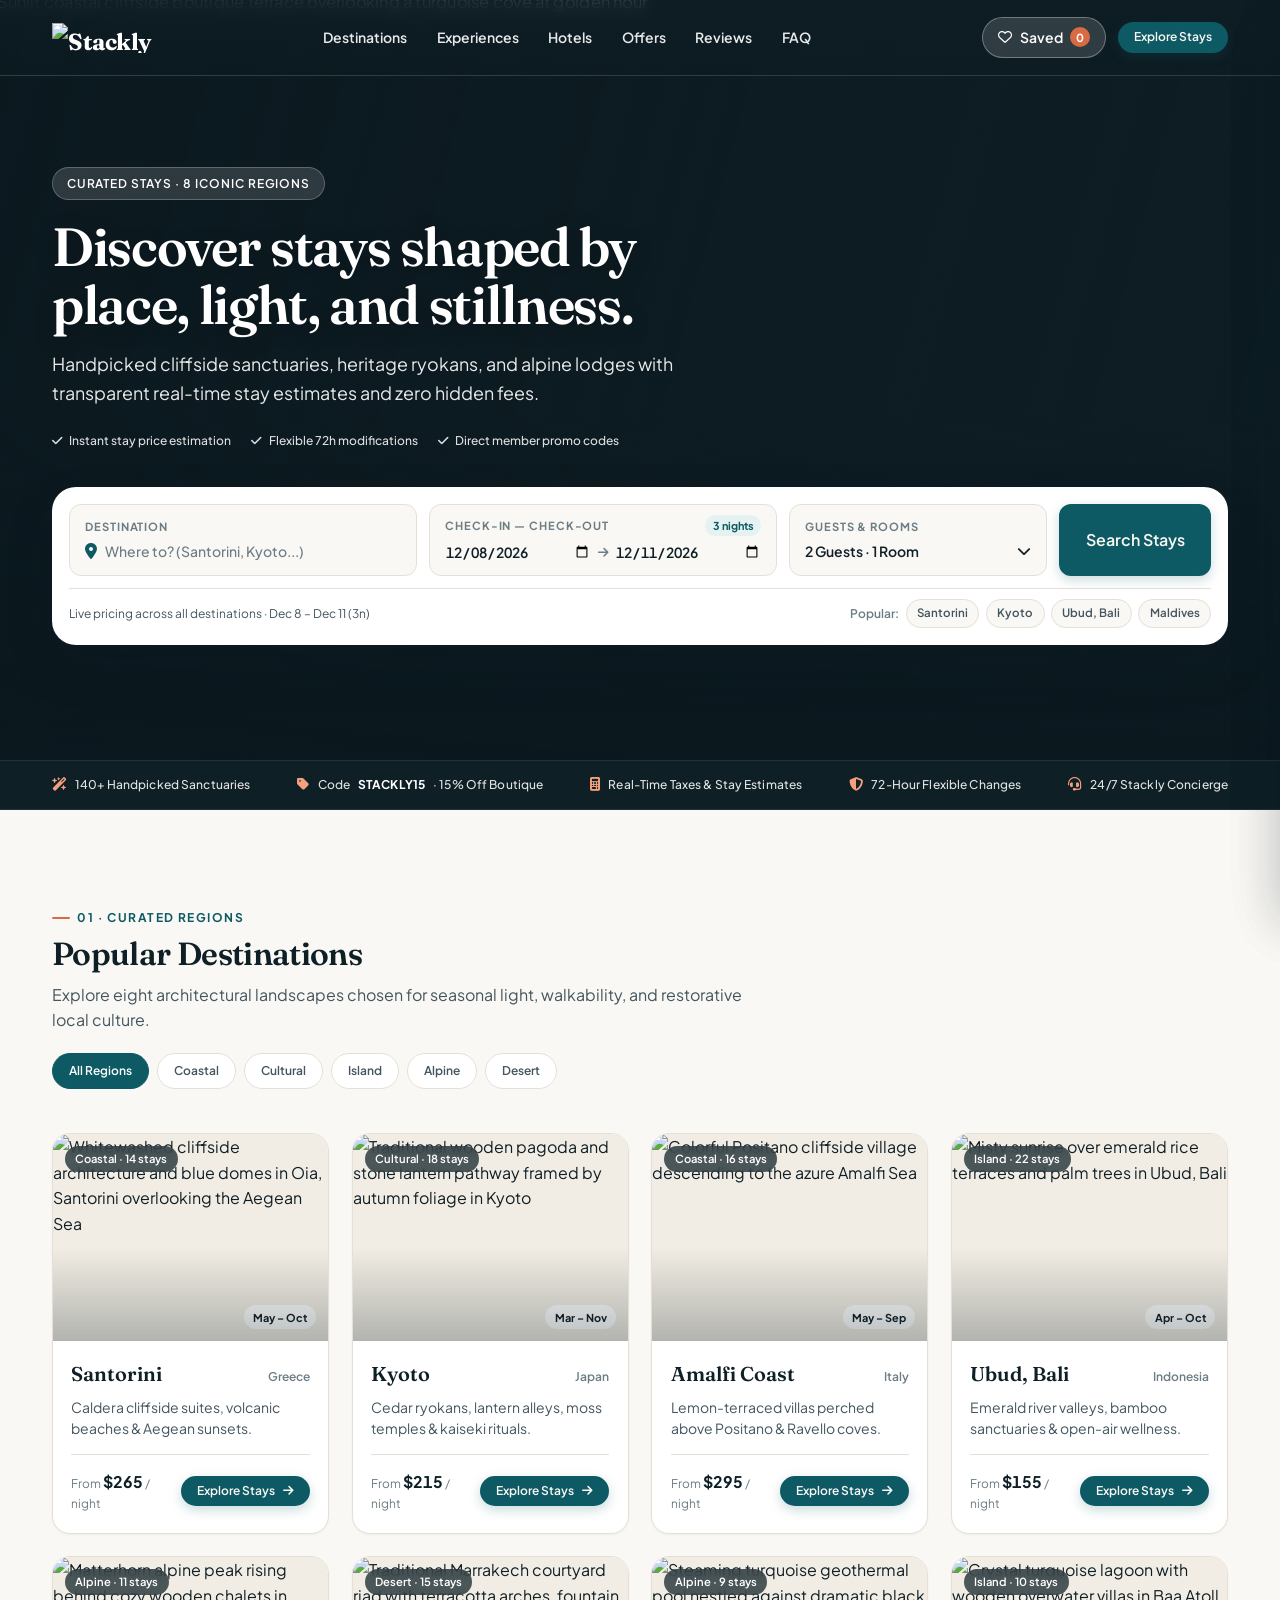
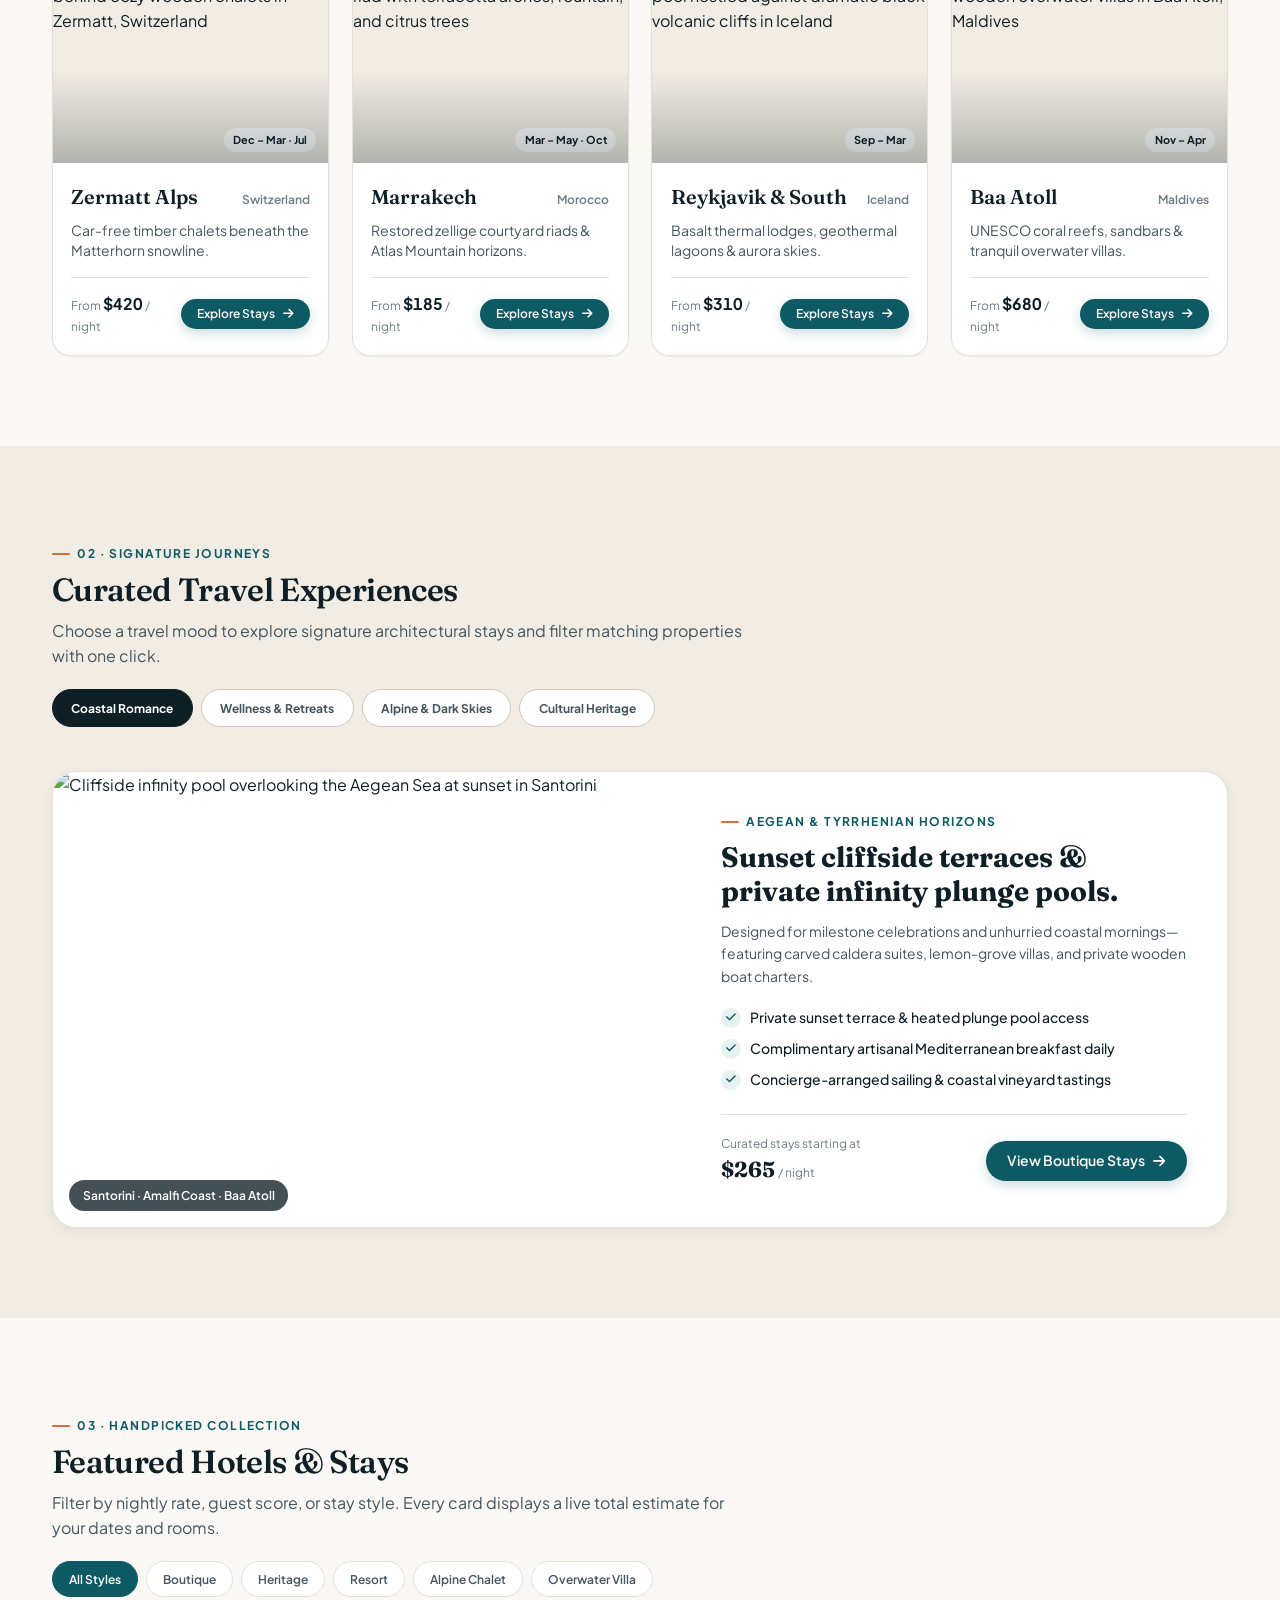
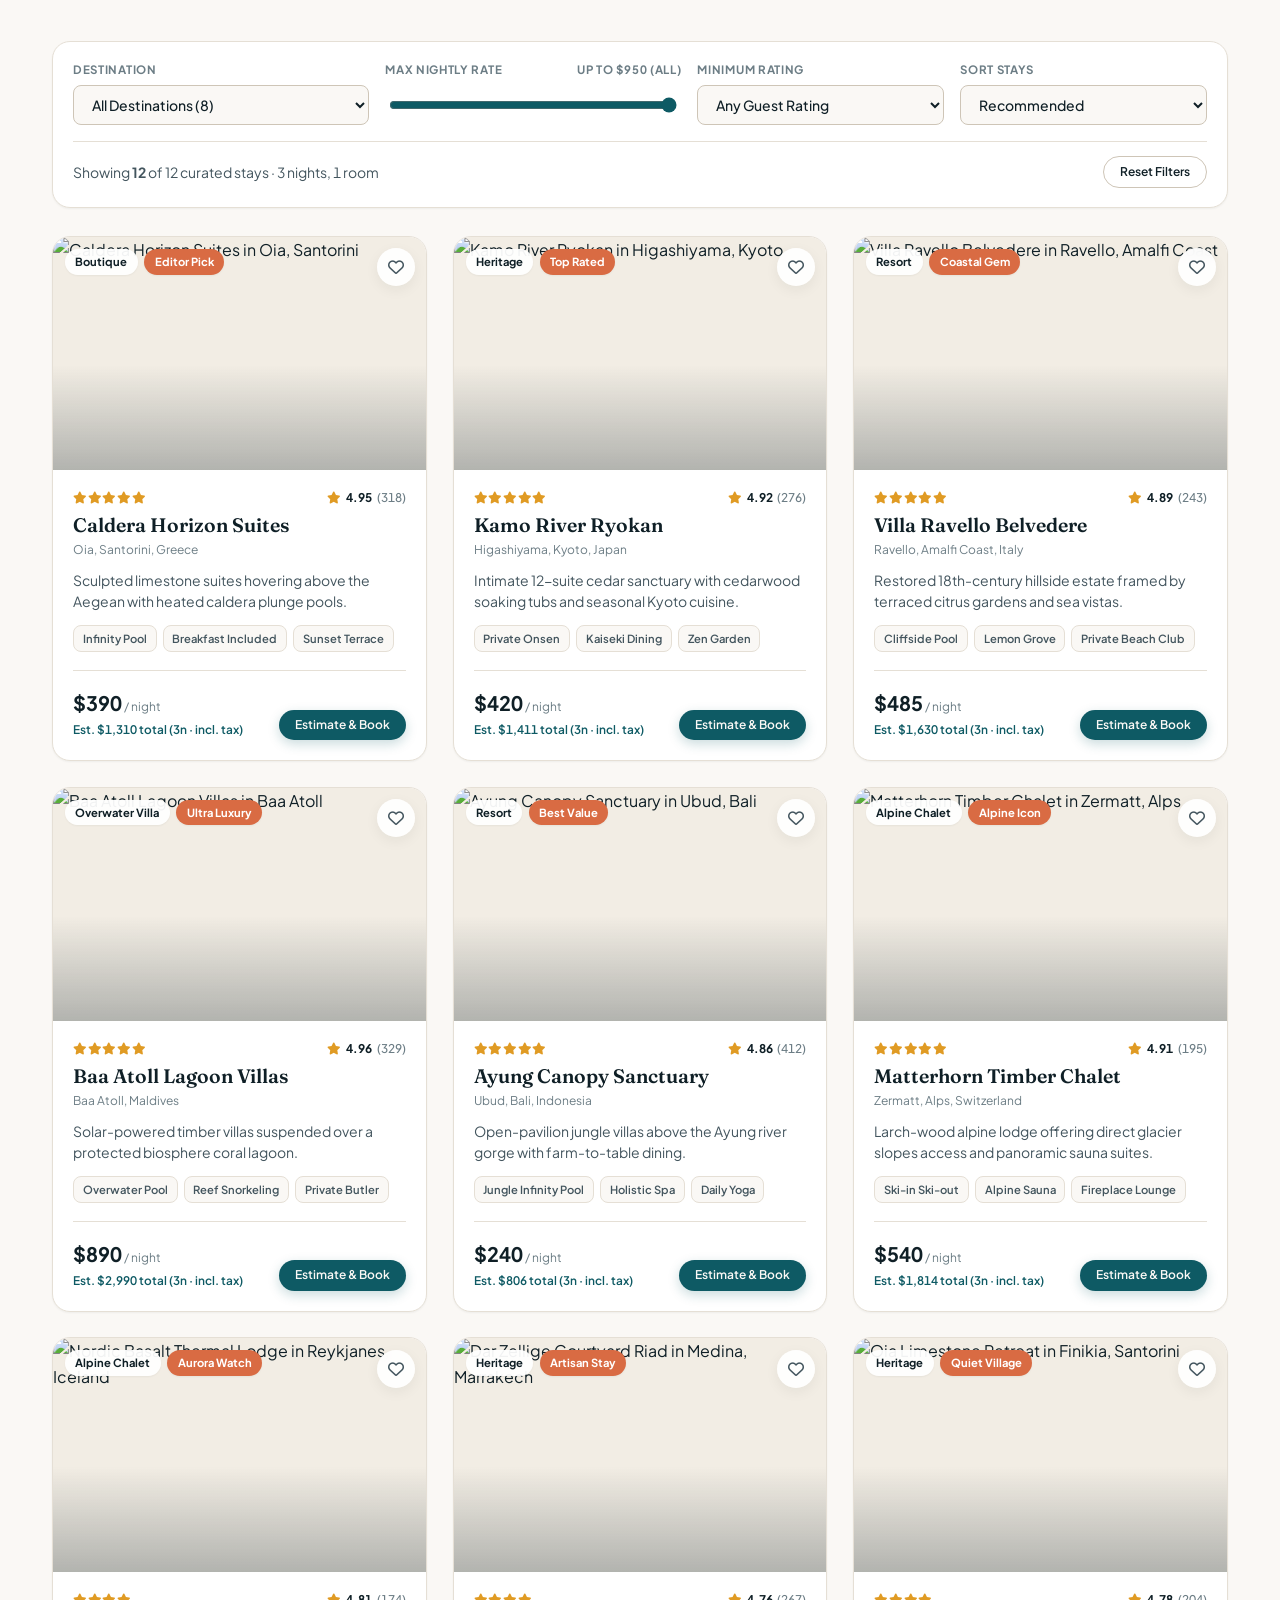
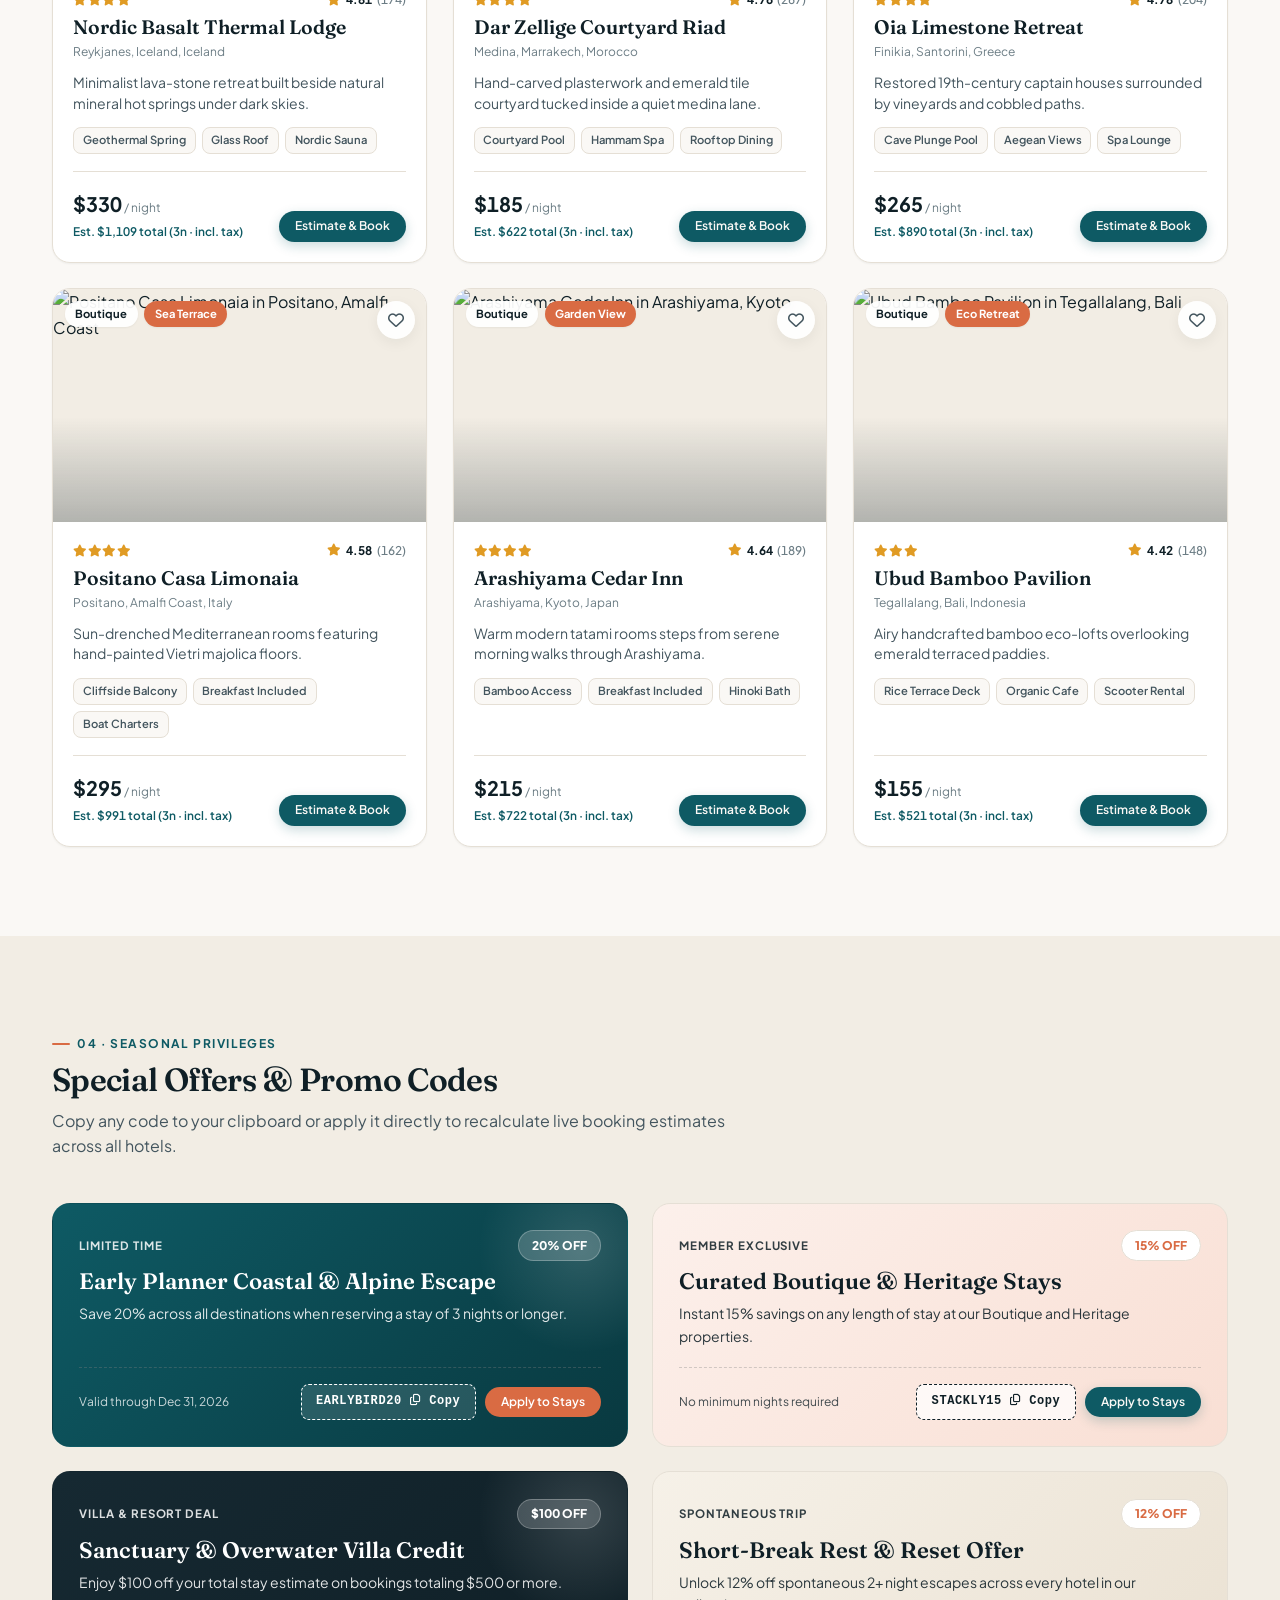
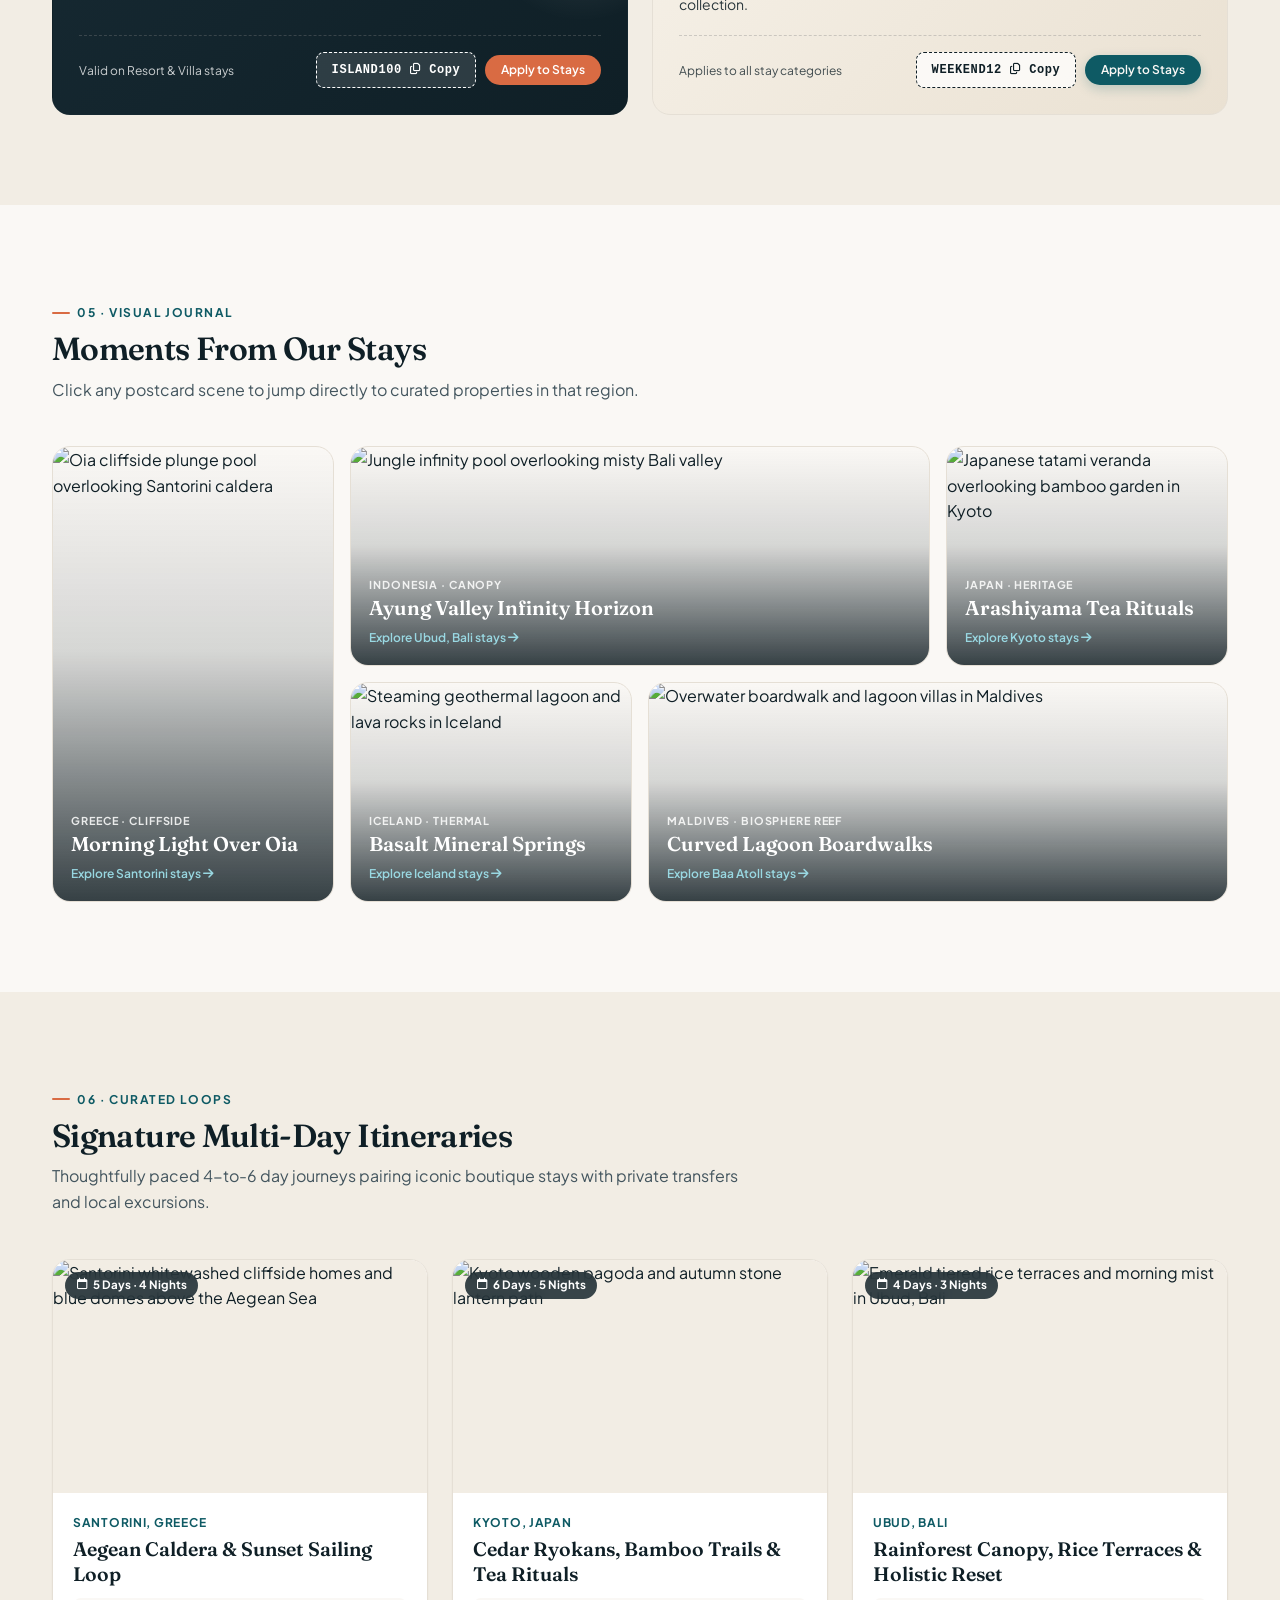
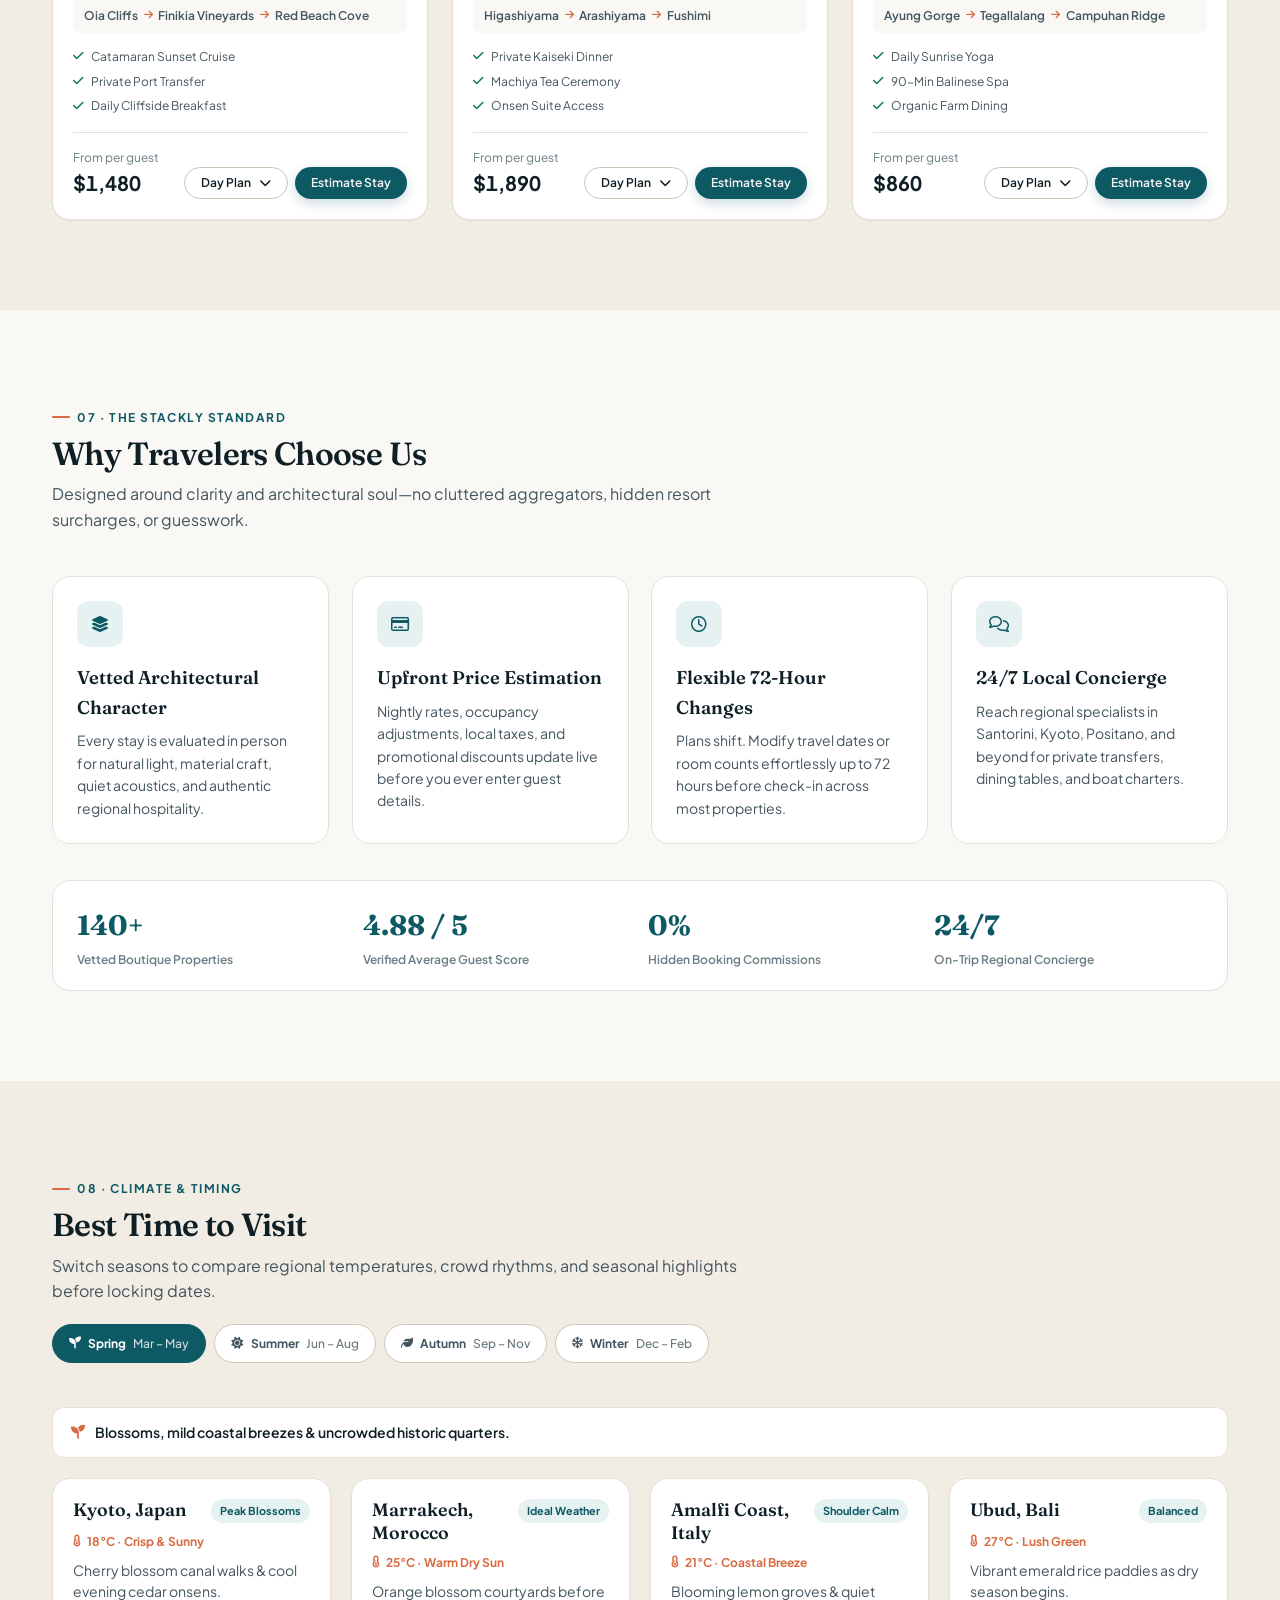
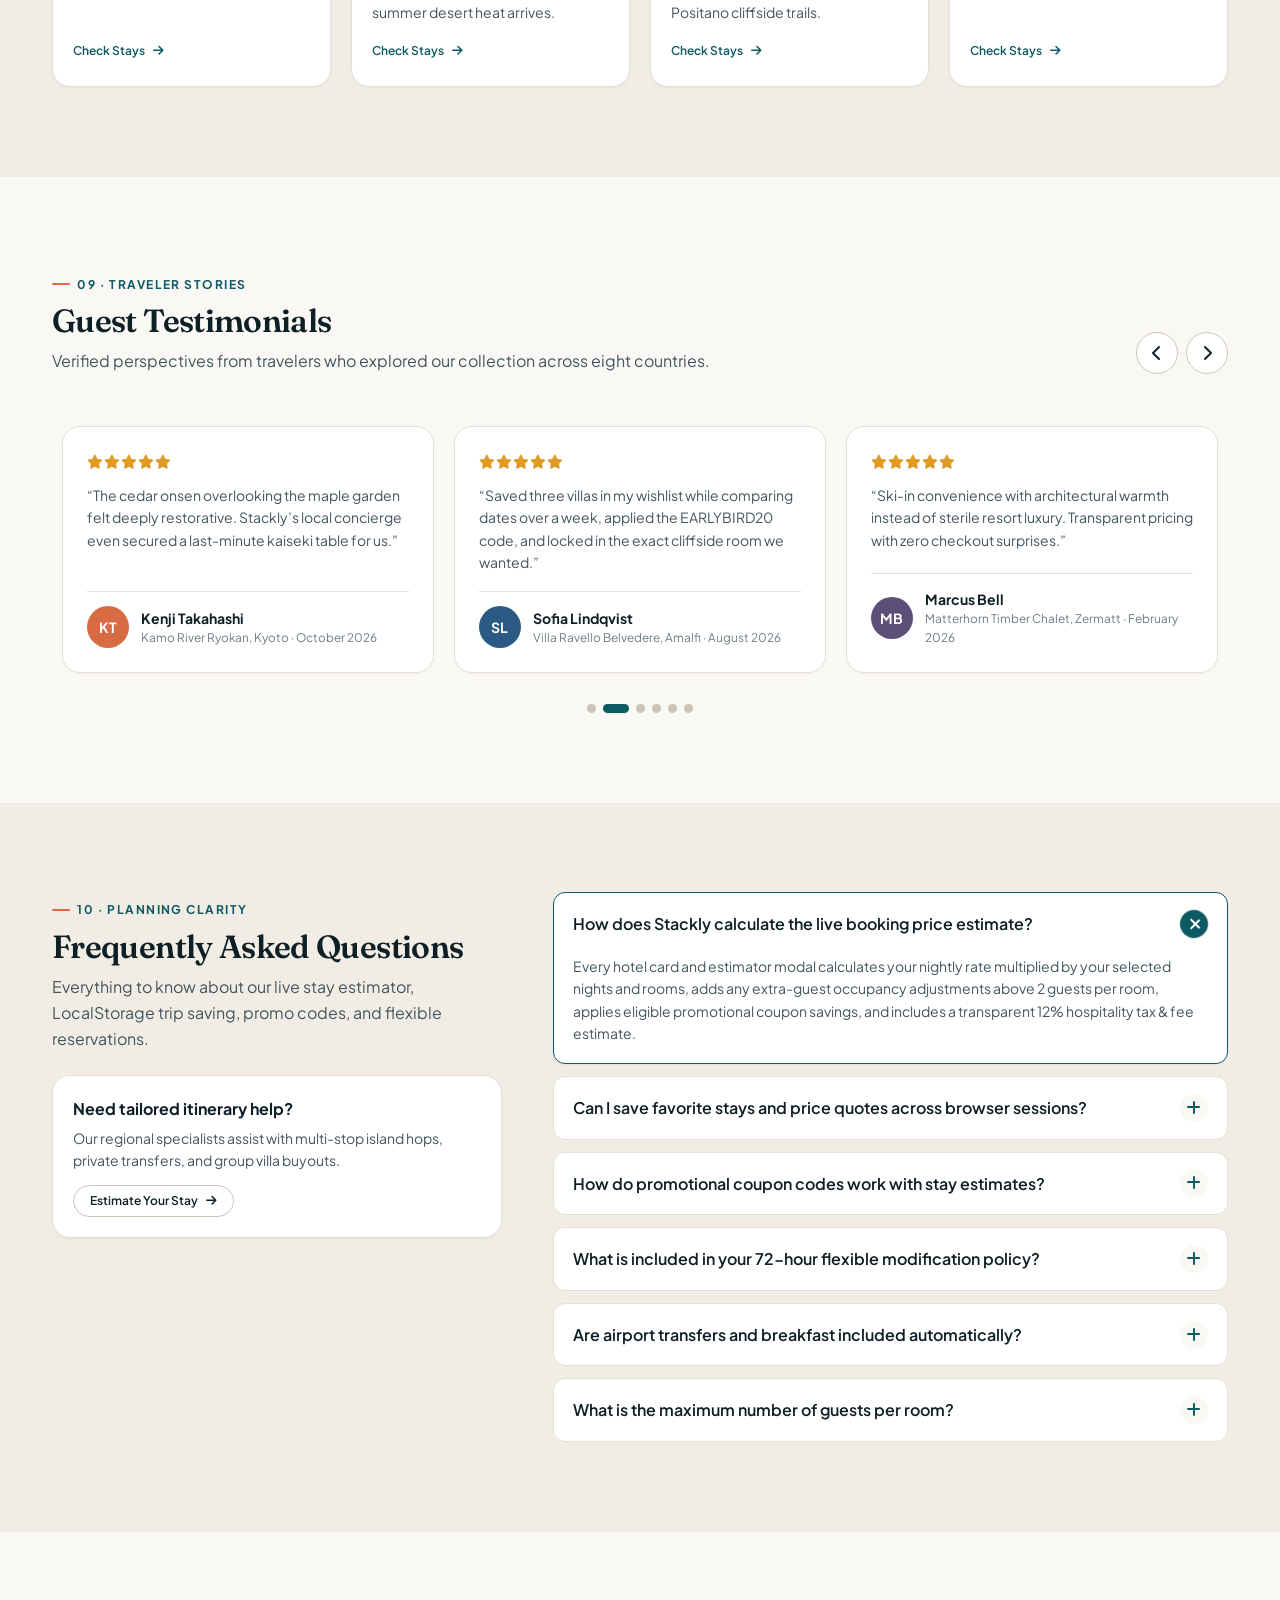
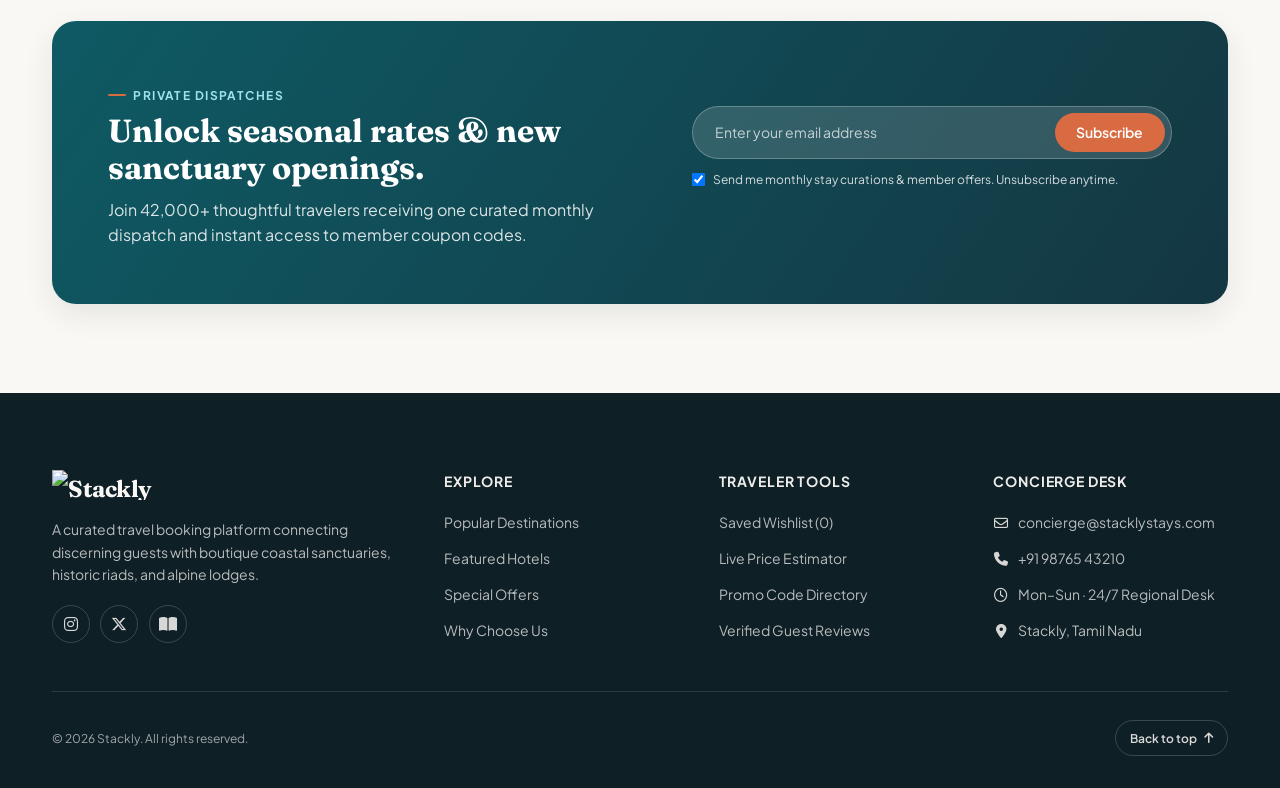
==== index.html @ 996a199f "Add files via upload" ====
<!DOCTYPE html>
<html lang="en">
  <head>
    <meta charset="UTF-8" />
    <meta name="viewport" content="width=device-width, initial-scale=1.0" />
    <title>Stackly — Curated Travel &amp; Boutique Stays</title>
    <meta
      name="description"
      content="Discover handpicked coastal villas, heritage ryokans, and alpine chalets with live stay price estimation, instant promo savings, and saved wishlists."
    />

    <!-- Typography -->
    <link rel="preconnect" href="https://fonts.googleapis.com" />
    <link rel="preconnect" href="https://fonts.gstatic.com" crossorigin />
    <link
      href="https://fonts.googleapis.com/css2?family=Fraunces:opsz,wght@9..144,500;9..144,600;9..144,700&family=Plus+Jakarta+Sans:wght@400;500;600;700;800&display=swap"
      rel="stylesheet"
    />

    <!-- AOS (Animate On Scroll) -->
    <link rel="stylesheet" href="https://unpkg.com/aos@2.3.4/dist/aos.css" />

    <!-- Font Awesome Icons -->
    <link rel="stylesheet" href="https://cdnjs.cloudflare.com/ajax/libs/font-awesome/6.5.2/css/all.min.css" />

    <!-- Project Stylesheet -->
    <link rel="stylesheet" href="styles.css" />
  </head>
  <body>
    <div class="scroll-progress" id="scroll-progress" aria-hidden="true"></div>
    <a class="skip-link" href="#main-content">Skip to main content</a>

    <!-- ====================================================================
         1. HEADER & NAVIGATION
         ==================================================================== -->
    <header class="site-header" id="site-header">
      <div class="container header-inner">
        <a href="index.html" class="brand-logo" aria-label="Stackly Home">
          <img src="assets/logo.webp" alt="Stackly" class="brand-logo__img" />
        </a>

        <nav class="primary-nav" aria-label="Primary Navigation">
          <a href="#destinations" class="primary-nav__link">Destinations</a>
          <a href="#experiences" class="primary-nav__link">Experiences</a>
          <a href="#hotels" class="primary-nav__link">Hotels</a>
          <a href="#offers" class="primary-nav__link">Offers</a>
          <a href="#testimonials" class="primary-nav__link">Reviews</a>
          <a href="#faq" class="primary-nav__link">FAQ</a>
        </nav>

        <div class="header-actions">
          <button
            type="button"
            class="wishlist-trigger"
            data-open-wishlist
            aria-label="Open saved stays wishlist"
          >
            <i class="fa-regular fa-heart" aria-hidden="true"></i>
            <span>Saved</span>
            <span class="wishlist-badge wishlist-count-target">0</span>
          </button>

          <a href="404.html" class="btn btn--primary btn--sm header-cta-desktop">Explore Stays</a>

          <button
            type="button"
            class="nav-toggle"
            id="nav-toggle"
            aria-label="Open navigation menu"
            aria-expanded="false"
            aria-controls="mobile-nav"
          >
            <i class="fa-solid fa-bars" aria-hidden="true"></i>
          </button>
        </div>
      </div>
    </header>

    <!-- Mobile Navigation Drawer -->
    <div class="mobile-nav-backdrop" id="mobile-nav-backdrop"></div>
    <aside class="mobile-nav" id="mobile-nav" aria-label="Mobile Navigation" aria-hidden="true">
      <div class="mobile-nav__header">
        <a href="index.html" class="brand-logo" aria-label="Stackly Home">
          <img src="assets/logo.webp" alt="Stackly" class="brand-logo__img" />
        </a>
        <button type="button" class="search-clear-btn" id="mobile-nav-close" aria-label="Close navigation menu">
          <i class="fa-solid fa-xmark" aria-hidden="true"></i>
        </button>
      </div>

      <nav class="mobile-nav__links">
        <a href="#destinations" class="mobile-nav__link">Popular Destinations</a>
        <a href="#experiences" class="mobile-nav__link">Trip Experiences</a>
        <a href="#hotels" class="mobile-nav__link">Featured Hotels</a>
        <a href="#offers" class="mobile-nav__link">Special Offers</a>
        <a href="#gallery" class="mobile-nav__link">Visual Journal</a>
        <a href="#itineraries" class="mobile-nav__link">Multi-Day Itineraries</a>
        <a href="#why-us" class="mobile-nav__link">Why Choose Us</a>
        <a href="#seasons" class="mobile-nav__link">Seasonal Planner</a>
        <a href="#testimonials" class="mobile-nav__link">Guest Testimonials</a>
        <a href="#faq" class="mobile-nav__link">Traveler FAQ</a>
        <a href="#newsletter" class="mobile-nav__link">Newsletter</a>
      </nav>

      <div class="mobile-nav__footer">
        <button type="button" class="btn btn--outline" data-open-wishlist>
          Saved Wishlist (<span class="wishlist-count-target">0</span>)
        </button>
        <a href="404.html" class="btn btn--primary">Explore All Stays</a>
      </div>
    </aside>

    <main id="main-content">
      <!-- ==================================================================
           2. HERO SECTION WITH DESTINATION SEARCH
           ================================================================== -->
      <section class="hero" id="top">
        <div class="hero__media" aria-hidden="true">
          <img
            src="assets/hero-banner.webp"
            alt="Sunlit coastal cliffside boutique terrace overlooking a turquoise cove at golden hour"
            class="hero__img"
          />
          <div class="hero__scrim"></div>
        </div>

        <div class="container hero__content">
          <div class="hero__intro" data-aos="fade-up">
            <span class="hero__kicker">Curated Stays &middot; 8 Iconic Regions</span>
            <h1 class="hero__title">Discover stays shaped by place, light, and stillness.</h1>
            <p class="hero__subtitle">
              Handpicked cliffside sanctuaries, heritage ryokans, and alpine lodges with transparent real-time stay estimates and zero hidden fees.
            </p>
            <div class="hero__trust">
              <span class="hero__trust-item"><i class="fa-solid fa-check" aria-hidden="true"></i> Instant stay price estimation</span>
              <span class="hero__trust-item"><i class="fa-solid fa-check" aria-hidden="true"></i> Flexible 72h modifications</span>
              <span class="hero__trust-item"><i class="fa-solid fa-check" aria-hidden="true"></i> Direct member promo codes</span>
            </div>
          </div>

          <!-- Interactive Search Card -->
          <div class="search-card" data-aos="fade-up" data-aos-delay="100">
            <form class="search-form" id="hero-search-form" novalidate>
              <!-- Destination Field -->
              <div class="search-field" id="search-dest-field">
                <label class="search-field__label" for="search-destination">
                  <span>Destination</span>
                </label>
                <div class="search-field__input-wrap">
                  <i class="fa-solid fa-location-dot search-field__icon" aria-hidden="true"></i>
                  <input
                    type="text"
                    id="search-destination"
                    class="search-field__input"
                    placeholder="Where to? (Santorini, Kyoto...)"
                    autocomplete="off"
                    aria-label="Search destination"
                  />
                  <button
                    type="button"
                    class="search-clear-btn"
                    id="search-dest-clear"
                    aria-label="Clear destination"
                    hidden
                  >
                    <i class="fa-solid fa-xmark" aria-hidden="true"></i>
                  </button>
                </div>
                <div class="search-dropdown" id="destination-autocomplete" role="listbox" aria-label="Destination suggestions"></div>
              </div>

              <!-- Dates Field -->
              <div class="search-field" id="search-dates-field">
                <div class="search-field__label">
                  <span>Check-in &mdash; Check-out</span>
                  <span class="nights-pill tabular-nums" id="search-nights-badge">3 nights</span>
                </div>
                <div class="search-dates-row">
                  <input
                    type="date"
                    id="search-checkin"
                    class="search-field__input tabular-nums"
                    aria-label="Check-in date"
                    required
                  />
                  <span class="search-dates-sep" aria-hidden="true"><i class="fa-solid fa-arrow-right"></i></span>
                  <input
                    type="date"
                    id="search-checkout"
                    class="search-field__input tabular-nums"
                    aria-label="Check-out date"
                    required
                  />
                </div>
              </div>

              <!-- Guests & Rooms Field -->
              <div class="search-field" id="search-guest-field">
                <span class="search-field__label">Guests &amp; Rooms</span>
                <button
                  type="button"
                  class="guest-trigger"
                  id="guest-popover-trigger"
                  aria-expanded="false"
                  aria-controls="guest-popover"
                >
                  <span id="guest-summary-label">2 Guests &middot; 1 Room</span>
                  <i class="fa-solid fa-chevron-down" aria-hidden="true"></i>
                </button>

                <div class="guest-popover" id="guest-popover" role="dialog" aria-label="Select guests and rooms">
                  <div class="stepper-row">
                    <div>
                      <div class="stepper-row__title">Adults</div>
                      <div class="stepper-row__hint">Ages 13+</div>
                    </div>
                    <div class="stepper-controls">
                      <button type="button" class="stepper-btn" id="adults-dec" aria-label="Decrease adults"><i class="fa-solid fa-minus" aria-hidden="true"></i></button>
                      <span class="stepper-val tabular-nums" id="val-adults">2</span>
                      <button type="button" class="stepper-btn" id="adults-inc" aria-label="Increase adults"><i class="fa-solid fa-plus" aria-hidden="true"></i></button>
                    </div>
                  </div>

                  <div class="stepper-row">
                    <div>
                      <div class="stepper-row__title">Children</div>
                      <div class="stepper-row__hint">Ages 0&ndash;12</div>
                    </div>
                    <div class="stepper-controls">
                      <button type="button" class="stepper-btn" id="children-dec" aria-label="Decrease children"><i class="fa-solid fa-minus" aria-hidden="true"></i></button>
                      <span class="stepper-val tabular-nums" id="val-children">0</span>
                      <button type="button" class="stepper-btn" id="children-inc" aria-label="Increase children"><i class="fa-solid fa-plus" aria-hidden="true"></i></button>
                    </div>
                  </div>

                  <div class="stepper-row">
                    <div>
                      <div class="stepper-row__title">Rooms</div>
                      <div class="stepper-row__hint">Up to 4 guests each</div>
                    </div>
                    <div class="stepper-controls">
                      <button type="button" class="stepper-btn" id="rooms-dec" aria-label="Decrease rooms"><i class="fa-solid fa-minus" aria-hidden="true"></i></button>
                      <span class="stepper-val tabular-nums" id="val-rooms">1</span>
                      <button type="button" class="stepper-btn" id="rooms-inc" aria-label="Increase rooms"><i class="fa-solid fa-plus" aria-hidden="true"></i></button>
                    </div>
                  </div>

                  <p class="guest-popover__note" id="guest-capacity-note">
                    Up to 4 guests per room &middot; Children under 12 stay complimentary.
                  </p>
                  <div class="guest-popover__footer">
                    <button type="button" class="btn btn--primary btn--sm" id="guest-popover-done">Done</button>
                  </div>
                </div>
              </div>

              <!-- Submit -->
              <button type="submit" class="btn btn--primary search-submit-btn">
                Search Stays
              </button>
            </form>

            <div class="search-feedback">
              <div>
                <span class="search-error-msg" id="search-error-msg" role="alert"></span>
                <span class="search-summary-pill" id="search-summary-text">Live pricing across all destinations</span>
              </div>
              <div class="search-quick-tags">
                <span style="color: var(--color-ink-muted); font-weight: 600;">Popular:</span>
                <button type="button" class="quick-tag-btn" data-quick-dest="santorini">Santorini</button>
                <button type="button" class="quick-tag-btn" data-quick-dest="kyoto">Kyoto</button>
                <button type="button" class="quick-tag-btn" data-quick-dest="bali">Ubud, Bali</button>
                <button type="button" class="quick-tag-btn" data-quick-dest="maldives">Maldives</button>
              </div>
            </div>
          </div>
        </div>
      </section>

      <!-- Editorial Trust & Privileges Ribbon -->
      <div class="highlight-ribbon" aria-label="Platform highlights">
        <div class="container highlight-ribbon__inner">
          <span class="highlight-item"><i class="fa-solid fa-wand-magic-sparkles" aria-hidden="true"></i> 140+ Handpicked Sanctuaries</span>
          <span class="highlight-item"><i class="fa-solid fa-tag" aria-hidden="true"></i> Code <strong>STACKLY15</strong> &middot; 15% Off Boutique</span>
          <span class="highlight-item"><i class="fa-solid fa-calculator" aria-hidden="true"></i> Real-Time Taxes &amp; Stay Estimates</span>
          <span class="highlight-item"><i class="fa-solid fa-shield-halved" aria-hidden="true"></i> 72-Hour Flexible Changes</span>
          <span class="highlight-item"><i class="fa-solid fa-headset" aria-hidden="true"></i> 24/7 Stackly Concierge</span>
        </div>
      </div>

      <!-- ==================================================================
           3. POPULAR DESTINATIONS
           ================================================================== -->
      <section class="section" id="destinations">
        <div class="container">
          <div class="section__header" data-aos="fade-up">
            <div>
              <span class="section__eyebrow">01 &middot; Curated Regions</span>
              <h2 class="section__title">Popular Destinations</h2>
              <p class="section__subtitle">
                Explore eight architectural landscapes chosen for seasonal light, walkability, and restorative local culture.
              </p>
            </div>
            <div class="filter-pills" id="destination-vibe-filters" role="group" aria-label="Filter destinations by vibe">
              <button type="button" class="filter-pill is-active" data-vibe-filter="All">All Regions</button>
              <button type="button" class="filter-pill" data-vibe-filter="Coastal">Coastal</button>
              <button type="button" class="filter-pill" data-vibe-filter="Cultural">Cultural</button>
              <button type="button" class="filter-pill" data-vibe-filter="Island">Island</button>
              <button type="button" class="filter-pill" data-vibe-filter="Alpine">Alpine</button>
              <button type="button" class="filter-pill" data-vibe-filter="Desert">Desert</button>
            </div>
          </div>

          <div class="destinations-grid" id="destinations-grid"></div>
        </div>
      </section>

      <!-- ==================================================================
           3B. CURATED TRAVEL EXPERIENCES (INTERACTIVE TABBED SHOWCASE)
           ================================================================== -->
      <section class="section section--tinted" id="experiences">
        <div class="container">
          <div class="section__header" data-aos="fade-up">
            <div>
              <span class="section__eyebrow">02 &middot; Signature Journeys</span>
              <h2 class="section__title">Curated Travel Experiences</h2>
              <p class="section__subtitle">
                Choose a travel mood to explore signature architectural stays and filter matching properties with one click.
              </p>
            </div>
            <div class="experience-tabs" id="experience-tabs" role="tablist" aria-label="Travel experience moods"></div>
          </div>

          <div id="experience-panel" data-aos="fade-up" data-aos-delay="80"></div>
        </div>
      </section>

      <!-- ==================================================================
           4. FEATURED HOTELS (FILTER, SORT, WISHLIST & LIVE ESTIMATION)
           ================================================================== -->
      <section class="section" id="hotels">
        <div class="container">
          <div class="section__header" data-aos="fade-up">
            <div>
              <span class="section__eyebrow">03 &middot; Handpicked Collection</span>
              <h2 class="section__title">Featured Hotels &amp; Stays</h2>
              <p class="section__subtitle">
                Filter by nightly rate, guest score, or stay style. Every card displays a live total estimate for your dates and rooms.
              </p>
            </div>
            <div class="filter-pills" id="hotel-category-filters" role="group" aria-label="Filter hotels by property style">
              <button type="button" class="filter-pill is-active" data-hotel-category="All">All Styles</button>
              <button type="button" class="filter-pill" data-hotel-category="Boutique">Boutique</button>
              <button type="button" class="filter-pill" data-hotel-category="Heritage">Heritage</button>
              <button type="button" class="filter-pill" data-hotel-category="Resort">Resort</button>
              <button type="button" class="filter-pill" data-hotel-category="Alpine Chalet">Alpine Chalet</button>
              <button type="button" class="filter-pill" data-hotel-category="Overwater Villa">Overwater Villa</button>
            </div>
          </div>

          <!-- Filter & Sort Toolbar -->
          <div class="hotels-toolbar" data-aos="fade-up" data-aos-delay="50">
            <div class="hotels-toolbar__top">
              <div class="toolbar-group">
                <label class="toolbar-label" for="hotel-destination-filter">Destination</label>
                <select id="hotel-destination-filter" class="toolbar-select"></select>
              </div>

              <div class="toolbar-group">
                <label class="toolbar-label" for="hotel-price-filter">
                  <span>Max Nightly Rate</span>
                  <span id="hotel-price-value" class="tabular-nums">Up to $950 (All)</span>
                </label>
                <div class="toolbar-range-wrap">
                  <input
                    type="range"
                    id="hotel-price-filter"
                    class="toolbar-range"
                    min="150"
                    max="950"
                    step="25"
                    value="950"
                  />
                </div>
              </div>

              <div class="toolbar-group">
                <label class="toolbar-label" for="hotel-rating-filter">Minimum Rating</label>
                <select id="hotel-rating-filter" class="toolbar-select">
                  <option value="0">Any Guest Rating</option>
                  <option value="4.5">4.5+ Very Good</option>
                  <option value="4.7">4.7+ Exceptional</option>
                  <option value="4.85">4.85+ Top 1%</option>
                </select>
              </div>

              <div class="toolbar-group">
                <label class="toolbar-label" for="hotel-sort">Sort Stays</label>
                <select id="hotel-sort" class="toolbar-select">
                  <option value="recommended">Recommended</option>
                  <option value="price-asc">Price: Low to High</option>
                  <option value="price-desc">Price: High to Low</option>
                  <option value="rating-desc">Guest Rating: Highest</option>
                  <option value="reviews-desc">Most Reviewed</option>
                </select>
              </div>
            </div>

            <div class="hotels-toolbar__bottom">
              <div class="results-meta">
                <span id="hotels-results-count">Showing 12 of 12 curated stays</span>
                <span id="active-promo-container"></span>
              </div>
              <button type="button" class="btn btn--outline btn--sm" id="hotels-reset-btn">
                Reset Filters
              </button>
            </div>
          </div>

          <div class="hotels-grid" id="hotels-grid"></div>
        </div>
      </section>

      <!-- ==================================================================
           5. SPECIAL OFFERS & PROMO CODES
           ================================================================== -->
      <section class="section section--tinted" id="offers">
        <div class="container">
          <div class="section__header" data-aos="fade-up">
            <div>
              <span class="section__eyebrow">04 &middot; Seasonal Privileges</span>
              <h2 class="section__title">Special Offers &amp; Promo Codes</h2>
              <p class="section__subtitle">
                Copy any code to your clipboard or apply it directly to recalculate live booking estimates across all hotels.
              </p>
            </div>
          </div>

          <div class="offers-grid" id="offers-grid"></div>
        </div>
      </section>

      <!-- ==================================================================
           5B. VISUAL JOURNAL / MOMENTS FROM OUR STAYS (BENTO GALLERY)
           ================================================================== -->
      <section class="section" id="gallery">
        <div class="container">
          <div class="section__header" data-aos="fade-up">
            <div>
              <span class="section__eyebrow">05 &middot; Visual Journal</span>
              <h2 class="section__title">Moments From Our Stays</h2>
              <p class="section__subtitle">
                Click any postcard scene to jump directly to curated properties in that region.
              </p>
            </div>
          </div>

          <div class="bento-gallery" data-aos="fade-up" data-aos-delay="80">
            <button type="button" class="bento-item bento-item--tall" data-gallery-dest="santorini">
              <img src="assets/oia-limestone.webp" alt="Oia cliffside plunge pool overlooking Santorini caldera" class="bento-item__img" loading="lazy" />
              <div class="bento-item__overlay">
                <span class="bento-item__tag">Greece &middot; Cliffside</span>
                <span class="bento-item__title">Morning Light Over Oia</span>
                <span class="bento-item__cta">Explore Santorini stays <i class="fa-solid fa-arrow-right" aria-hidden="true"></i></span>
              </div>
            </button>

            <button type="button" class="bento-item bento-item--wide" data-gallery-dest="bali">
              <img src="assets/ayung-sanctuary.webp" alt="Jungle infinity pool overlooking misty Bali valley" class="bento-item__img" loading="lazy" />
              <div class="bento-item__overlay">
                <span class="bento-item__tag">Indonesia &middot; Canopy</span>
                <span class="bento-item__title">Ayung Valley Infinity Horizon</span>
                <span class="bento-item__cta">Explore Ubud, Bali stays <i class="fa-solid fa-arrow-right" aria-hidden="true"></i></span>
              </div>
            </button>

            <button type="button" class="bento-item" data-gallery-dest="kyoto">
              <img src="assets/arashiyama-inn.webp" alt="Japanese tatami veranda overlooking bamboo garden in Kyoto" class="bento-item__img" loading="lazy" />
              <div class="bento-item__overlay">
                <span class="bento-item__tag">Japan &middot; Heritage</span>
                <span class="bento-item__title">Arashiyama Tea Rituals</span>
                <span class="bento-item__cta">Explore Kyoto stays <i class="fa-solid fa-arrow-right" aria-hidden="true"></i></span>
              </div>
            </button>

            <button type="button" class="bento-item" data-gallery-dest="reykjavik">
              <img src="assets/nordic-basalt.webp" alt="Steaming geothermal lagoon and lava rocks in Iceland" class="bento-item__img" loading="lazy" />
              <div class="bento-item__overlay">
                <span class="bento-item__tag">Iceland &middot; Thermal</span>
                <span class="bento-item__title">Basalt Mineral Springs</span>
                <span class="bento-item__cta">Explore Iceland stays <i class="fa-solid fa-arrow-right" aria-hidden="true"></i></span>
              </div>
            </button>

            <button type="button" class="bento-item bento-item--wide" data-gallery-dest="maldives">
              <img src="assets/atoll-villas.webp" alt="Overwater boardwalk and lagoon villas in Maldives" class="bento-item__img" loading="lazy" />
              <div class="bento-item__overlay">
                <span class="bento-item__tag">Maldives &middot; Biosphere Reef</span>
                <span class="bento-item__title">Curved Lagoon Boardwalks</span>
                <span class="bento-item__cta">Explore Baa Atoll stays <i class="fa-solid fa-arrow-right" aria-hidden="true"></i></span>
              </div>
            </button>
          </div>
        </div>
      </section>

      <!-- ==================================================================
           5C. SIGNATURE MULTI-DAY ITINERARIES (INTERACTIVE PACKAGES)
           ================================================================== -->
      <section class="section section--tinted" id="itineraries">
        <div class="container">
          <div class="section__header" data-aos="fade-up">
            <div>
              <span class="section__eyebrow">06 &middot; Curated Loops</span>
              <h2 class="section__title">Signature Multi-Day Itineraries</h2>
              <p class="section__subtitle">
                Thoughtfully paced 4-to-6 day journeys pairing iconic boutique stays with private transfers and local excursions.
              </p>
            </div>
          </div>

          <div class="itineraries-grid" id="itineraries-grid"></div>
        </div>
      </section>

      <!-- ==================================================================
           6. WHY CHOOSE US
           ================================================================== -->
      <section class="section" id="why-us">
        <div class="container">
          <div class="section__header" data-aos="fade-up">
            <div>
              <span class="section__eyebrow">07 &middot; The Stackly Standard</span>
              <h2 class="section__title">Why Travelers Choose Us</h2>
              <p class="section__subtitle">
                Designed around clarity and architectural soul—no cluttered aggregators, hidden resort surcharges, or guesswork.
              </p>
            </div>
          </div>

          <div class="benefits-grid">
            <article class="benefit-card" data-aos="fade-up" data-aos-delay="0">
              <div class="benefit-card__icon" aria-hidden="true">
                <i class="fa-solid fa-layer-group"></i>
              </div>
              <h3 class="benefit-card__title">Vetted Architectural Character</h3>
              <p class="benefit-card__text">
                Every stay is evaluated in person for natural light, material craft, quiet acoustics, and authentic regional hospitality.
              </p>
            </article>

            <article class="benefit-card" data-aos="fade-up" data-aos-delay="70">
              <div class="benefit-card__icon" aria-hidden="true">
                <i class="fa-regular fa-credit-card"></i>
              </div>
              <h3 class="benefit-card__title">Upfront Price Estimation</h3>
              <p class="benefit-card__text">
                Nightly rates, occupancy adjustments, local taxes, and promotional discounts update live before you ever enter guest details.
              </p>
            </article>

            <article class="benefit-card" data-aos="fade-up" data-aos-delay="140">
              <div class="benefit-card__icon" aria-hidden="true">
                <i class="fa-regular fa-clock"></i>
              </div>
              <h3 class="benefit-card__title">Flexible 72-Hour Changes</h3>
              <p class="benefit-card__text">
                Plans shift. Modify travel dates or room counts effortlessly up to 72 hours before check-in across most properties.
              </p>
            </article>

            <article class="benefit-card" data-aos="fade-up" data-aos-delay="210">
              <div class="benefit-card__icon" aria-hidden="true">
                <i class="fa-regular fa-comments"></i>
              </div>
              <h3 class="benefit-card__title">24/7 Local Concierge</h3>
              <p class="benefit-card__text">
                Reach regional specialists in Santorini, Kyoto, Positano, and beyond for private transfers, dining tables, and boat charters.
              </p>
            </article>
          </div>

          <div class="stats-strip" data-aos="fade-up" data-aos-delay="100">
            <div class="stat-item">
              <span class="stat-item__value tabular-nums">140+</span>
              <span class="stat-item__label">Vetted Boutique Properties</span>
            </div>
            <div class="stat-item">
              <span class="stat-item__value tabular-nums">4.88 / 5</span>
              <span class="stat-item__label">Verified Average Guest Score</span>
            </div>
            <div class="stat-item">
              <span class="stat-item__value tabular-nums">0%</span>
              <span class="stat-item__label">Hidden Booking Commissions</span>
            </div>
            <div class="stat-item">
              <span class="stat-item__value tabular-nums">24/7</span>
              <span class="stat-item__label">On-Trip Regional Concierge</span>
            </div>
          </div>
        </div>
      </section>

      <!-- ==================================================================
           6B. BEST TIME TO VISIT · INTERACTIVE SEASONAL PLANNER
           ================================================================== -->
      <section class="section section--tinted" id="seasons">
        <div class="container">
          <div class="section__header" data-aos="fade-up">
            <div>
              <span class="section__eyebrow">08 &middot; Climate &amp; Timing</span>
              <h2 class="section__title">Best Time to Visit</h2>
              <p class="section__subtitle">
                Switch seasons to compare regional temperatures, crowd rhythms, and seasonal highlights before locking dates.
              </p>
            </div>
            <div class="season-tabs" id="season-tabs" role="tablist" aria-label="Travel seasons"></div>
          </div>

          <div id="season-panel" data-aos="fade-up" data-aos-delay="70"></div>
        </div>
      </section>

      <!-- ==================================================================
           7. CUSTOMER TESTIMONIALS SLIDER
           ================================================================== -->
      <section class="section" id="testimonials">
        <div class="container">
          <div class="section__header" data-aos="fade-up">
            <div>
              <span class="section__eyebrow">09 &middot; Traveler Stories</span>
              <h2 class="section__title">Guest Testimonials</h2>
              <p class="section__subtitle">
                Verified perspectives from travelers who explored our collection across eight countries.
              </p>
            </div>
            <div class="testimonials-controls">
              <button type="button" class="slider-arrow-btn" id="slider-prev" aria-label="Previous testimonials">
                <i class="fa-solid fa-chevron-left" aria-hidden="true"></i>
              </button>
              <button type="button" class="slider-arrow-btn" id="slider-next" aria-label="Next testimonials">
                <i class="fa-solid fa-chevron-right" aria-hidden="true"></i>
              </button>
            </div>
          </div>

          <div class="testimonials-viewport" id="testimonials-viewport" data-aos="fade-up">
            <div class="testimonials-track" id="testimonials-track"></div>
          </div>
          <div class="slider-dots" id="slider-dots" role="tablist" aria-label="Testimonial slides"></div>
        </div>
      </section>

      <!-- ==================================================================
           7B. FREQUENTLY ASKED QUESTIONS (INTERACTIVE ACCORDION)
           ================================================================== -->
      <section class="section section--tinted" id="faq">
        <div class="container">
          <div class="faq-layout">
            <div data-aos="fade-up">
              <span class="section__eyebrow">10 &middot; Planning Clarity</span>
              <h2 class="section__title">Frequently Asked Questions</h2>
              <p class="section__subtitle">
                Everything to know about our live stay estimator, LocalStorage trip saving, promo codes, and flexible reservations.
              </p>
              <div class="faq-concierge-card">
                <strong style="display: block; font-size: var(--text-base); margin-bottom: 0.3rem;">Need tailored itinerary help?</strong>
                <p style="font-size: var(--text-sm); color: var(--color-ink-secondary); margin-bottom: 0.85rem;">
                  Our regional specialists assist with multi-stop island hops, private transfers, and group villa buyouts.
                </p>
                <a href="#hotels" class="btn btn--outline btn--sm">Estimate Your Stay <i class="fa-solid fa-arrow-right" aria-hidden="true"></i></a>
              </div>
            </div>

            <div class="faq-accordion" id="faq-accordion" data-aos="fade-up" data-aos-delay="80"></div>
          </div>
        </div>
      </section>

      <!-- ==================================================================
           8. NEWSLETTER SUBSCRIPTION
           ================================================================== -->
      <section class="section" id="newsletter">
        <div class="container">
          <div class="newsletter-box" data-aos="fade-up">
            <div>
              <span class="section__eyebrow" style="color: #9EE2EC;">Private Dispatches</span>
              <h2 class="newsletter-box__title">Unlock seasonal rates &amp; new sanctuary openings.</h2>
              <p class="newsletter-box__text">
                Join 42,000+ thoughtful travelers receiving one curated monthly dispatch and instant access to member coupon codes.
              </p>
            </div>

            <form class="newsletter-form" id="newsletter-form" novalidate>
              <div class="newsletter-input-group" id="newsletter-input-group">
                <label for="newsletter-email" class="sr-only">Email address</label>
                <input
                  type="email"
                  id="newsletter-email"
                  class="newsletter-input"
                  placeholder="Enter your email address"
                  autocomplete="email"
                  required
                />
                <button type="submit" class="btn btn--accent">Subscribe</button>
              </div>
              <label class="newsletter-consent">
                <input type="checkbox" id="newsletter-consent" checked />
                <span>Send me monthly stay curations &amp; member offers. Unsubscribe anytime.</span>
              </label>
              <p class="newsletter-status" id="newsletter-status" aria-live="polite"></p>
            </form>
          </div>
        </div>
      </section>
    </main>

    <!-- ====================================================================
         9. FOOTER
         ==================================================================== -->
    <footer class="site-footer" id="site-footer">
      <div class="container">
        <div class="footer-grid">
          <div>
            <a href="index.html" class="brand-logo" aria-label="Stackly Home">
              <img src="assets/logo.webp" alt="Stackly" class="brand-logo__img" />
            </a>
            <p class="footer-brand__desc">
              A curated travel booking platform connecting discerning guests with boutique coastal sanctuaries, historic riads, and alpine lodges.
            </p>
            <div class="footer-socials" aria-label="Social Media">
              <a href="404.html" class="footer-social-btn" aria-label="Instagram">
                <i class="fa-brands fa-instagram" aria-hidden="true"></i>
              </a>
              <a href="404.html" class="footer-social-btn" aria-label="X / Twitter">
                <i class="fa-brands fa-x-twitter" aria-hidden="true"></i>
              </a>
              <a href="404.html" class="footer-social-btn" aria-label="Journal">
                <i class="fa-solid fa-book-open" aria-hidden="true"></i>
              </a>
            </div>
          </div>

          <div>
            <h3 class="footer-col__title">Explore</h3>
            <ul class="footer-links">
              <li><a href="#destinations">Popular Destinations</a></li>
              <li><a href="#hotels">Featured Hotels</a></li>
              <li><a href="#offers">Special Offers</a></li>
              <li><a href="#why-us">Why Choose Us</a></li>
            </ul>
          </div>

          <div>
            <h3 class="footer-col__title">Traveler Tools</h3>
            <ul class="footer-links">
              <li><a href="404.html">Saved Wishlist (<span class="wishlist-count-target">0</span>)</a></li>
              <li><a href="404.html">Live Price Estimator</a></li>
              <li><a href="404.html">Promo Code Directory</a></li>
              <li><a href="404.html">Verified Guest Reviews</a></li>
            </ul>
          </div>

          <div>
            <h3 class="footer-col__title">Concierge Desk</h3>
            <ul class="footer-links">
              <li><a href="404.html" class="footer-contact-link"><i class="fa-regular fa-envelope" aria-hidden="true"></i> concierge@stacklystays.com</a></li>
              <li><a href="404.html" class="footer-contact-link"><i class="fa-solid fa-phone" aria-hidden="true"></i> +91 98765 43210</a></li>
              <li><a href="404.html" class="footer-contact-link"><i class="fa-regular fa-clock" aria-hidden="true"></i> Mon&ndash;Sun &middot; 24/7 Regional Desk</a></li>
              <li><a href="404.html" class="footer-contact-link"><i class="fa-solid fa-location-dot" aria-hidden="true"></i> Stackly, Tamil Nadu</a></li>
            </ul>
          </div>
        </div>

        <div class="footer-bottom">
          <span>&copy; 2026 Stackly. All rights reserved.</span>
          <a href="#top" class="back-to-top">Back to top <i class="fa-solid fa-arrow-up" aria-hidden="true"></i></a>
        </div>
      </div>
    </footer>

    <!-- ====================================================================
         WISHLIST SLIDE-OVER DRAWER
         ==================================================================== -->
    <div class="drawer-backdrop" id="wishlist-drawer-backdrop"></div>
    <aside
      class="wishlist-drawer"
      id="wishlist-drawer"
      role="dialog"
      aria-modal="true"
      aria-label="Saved Stays Wishlist"
      aria-hidden="true"
    >
      <div class="drawer__header">
        <h2 class="drawer__title">My Saved Trips</h2>
        <button type="button" class="search-clear-btn" id="wishlist-close-btn" aria-label="Close wishlist">
          <i class="fa-solid fa-xmark" aria-hidden="true"></i>
        </button>
      </div>
      <div class="drawer-tabs" role="tablist" aria-label="Saved trip tabs">
        <button type="button" class="drawer-tab-btn is-active" id="drawer-tab-wishlist" role="tab" aria-selected="true">
          Saved Stays (<span class="wishlist-count-target">0</span>)
        </button>
        <button type="button" class="drawer-tab-btn" id="drawer-tab-quotes" role="tab" aria-selected="false">
          Saved Quotes (<span id="drawer-quotes-count">0</span>)
        </button>
      </div>
      <div class="drawer__body" id="wishlist-drawer-body"></div>
      <div class="drawer__footer">
        <button type="button" class="btn btn--ghost btn--sm" id="wishlist-clear-btn">Clear All</button>
        <a href="404.html" class="btn btn--primary btn--sm" id="wishlist-explore-btn">Explore More Stays</a>
      </div>
    </aside>

    <!-- ====================================================================
         BOOKING PRICE ESTIMATOR MODAL
         ==================================================================== -->
    <div
      class="modal-backdrop"
      id="estimator-backdrop"
      role="dialog"
      aria-modal="true"
      aria-labelledby="est-hotel-title"
      aria-hidden="true"
    >
      <div class="estimator-modal">
        <div class="estimator-header">
          <div class="estimator-hotel-preview">
            <img src="assets/hero-banner.webp" alt="" class="estimator-hotel-thumb" id="est-hotel-thumb" />
            <div>
              <h2 id="est-hotel-title" style="font-family: var(--font-display); font-size: 1.35rem;">Hotel Name</h2>
              <p id="est-hotel-location" style="font-size: var(--text-xs); color: var(--color-ink-muted);"></p>
            </div>
          </div>
          <button type="button" class="search-clear-btn" id="estimator-close-btn" aria-label="Close price estimator">
            <i class="fa-solid fa-xmark" aria-hidden="true"></i>
          </button>
        </div>

        <div class="estimator-grid">
          <div class="estimator-field">
            <label for="est-checkin">Check-in</label>
            <input type="date" id="est-checkin" class="tabular-nums" />
          </div>
          <div class="estimator-field">
            <label for="est-checkout">Check-out</label>
            <input type="date" id="est-checkout" class="tabular-nums" />
          </div>
          <div class="estimator-field">
            <label for="est-rooms">Rooms</label>
            <select id="est-rooms">
              <option value="1">1 Room</option>
              <option value="2">2 Rooms</option>
              <option value="3">3 Rooms</option>
              <option value="4">4 Rooms</option>
              <option value="5">5 Rooms</option>
            </select>
          </div>
          <div class="estimator-field" style="display: grid; grid-template-columns: 1fr 1fr; gap: 0.6rem;">
            <div class="estimator-field">
              <label for="est-adults">Adults</label>
              <select id="est-adults">
                <option value="1">1 Adult</option>
                <option value="2">2 Adults</option>
                <option value="3">3 Adults</option>
                <option value="4">4 Adults</option>
                <option value="5">5 Adults</option>
                <option value="6">6 Adults</option>
              </select>
            </div>
            <div class="estimator-field">
              <label for="est-children">Children</label>
              <select id="est-children">
                <option value="0">0 Children</option>
                <option value="1">1 Child</option>
                <option value="2">2 Children</option>
                <option value="3">3 Children</option>
                <option value="4">4 Children</option>
              </select>
            </div>
          </div>
        </div>

        <p id="est-date-error" style="color: var(--color-error); font-size: var(--text-xs); font-weight: 600; margin-top: 0.6rem;" hidden></p>

        <div class="estimator-addons">
          <div class="estimator-addons__title">Curated Stay Add-Ons</div>
          <div class="addon-options">
            <label class="addon-option">
              <input type="checkbox" class="est-addon-checkbox" data-price="45" data-mode="flat" />
              <span><strong>Private Transfer</strong><br />+$45 flat</span>
            </label>
            <label class="addon-option">
              <input type="checkbox" class="est-addon-checkbox" data-price="28" data-mode="per-guest-night" />
              <span><strong>Chef Breakfast</strong><br />+$28 / guest / night</span>
            </label>
            <label class="addon-option">
              <input type="checkbox" class="est-addon-checkbox" data-price="95" data-mode="flat" />
              <span><strong>Thermal Spa Pass</strong><br />+$95 flat</span>
            </label>
          </div>
        </div>

        <div class="estimator-promo-row">
          <input type="text" id="est-promo-input" placeholder="Promo code (e.g. EARLYBIRD20)" aria-label="Promo code" />
          <button type="button" class="btn btn--outline btn--sm" id="est-apply-promo-btn">Apply Code</button>
        </div>
        <p id="est-promo-note" style="font-size: 0.74rem; margin-top: 0.4rem; color: var(--color-ink-muted);"></p>

        <div class="estimator-breakdown" id="est-breakdown"></div>

        <div class="estimator-footer">
          <span style="font-size: var(--text-xs); color: var(--color-ink-muted);">
            Instant quote saved locally &middot; Zero obligation
          </span>
          <button type="button" class="btn btn--primary" id="est-save-quote-btn">
            Save Quote &amp; Hold Rate
          </button>
        </div>
      </div>
    </div>

    <!-- Toast Notifications -->
    <div class="toast-container" id="toast-container" aria-live="polite"></div>

    <!-- AOS Library + App Scripts -->
    <script src="https://unpkg.com/aos@2.3.4/dist/aos.js" defer></script>
    <script src="data.js" defer></script>
    <script src="app.js" defer></script>
  </body>
</html>
---- styles.css ----
/* ==========================================================================
   Meridian — Design Tokens & CSS Variables
   ========================================================================== */

:root {
  /* Color Palette — Warm Editorial Coastal Luxury */
  --color-bg: #FAF8F5;
  --color-surface: #FFFFFF;
  --color-surface-alt: #F2EDE4;
  --color-surface-tinted: #EAF2F3;

  --color-ink: #0F1F26;
  --color-ink-secondary: #43555E;
  --color-ink-muted: #6C7D85;
  --color-ink-inverse: #FAF8F5;

  --color-primary: #0E5A64;
  --color-primary-hover: #09424A;
  --color-primary-light: #E6F1F2;

  --color-accent: #D96B43;
  --color-accent-hover: #BF5630;
  --color-accent-light: #FDF0EB;

  --color-gold: #E09B24;
  --color-success: #1B7A52;
  --color-success-bg: #E7F5EE;
  --color-error: #C63B38;
  --color-error-bg: #FCECEB;

  --color-border: #E5DFD5;
  --color-border-strong: #CEC5B7;

  /* Typography */
  --font-display: 'Fraunces', Georgia, 'Times New Roman', serif;
  --font-sans: 'Plus Jakarta Sans', system-ui, -apple-system, BlinkMacSystemFont, 'Segoe UI', sans-serif;

  /* Type Scale */
  --text-xs: 0.75rem;      /* 12px */
  --text-sm: 0.875rem;     /* 14px */
  --text-base: 1rem;       /* 16px */
  --text-lg: 1.125rem;     /* 18px */
  --text-xl: 1.25rem;      /* 20px */
  --text-2xl: 1.5rem;      /* 24px */
  --text-3xl: clamp(1.75rem, 2.5vw, 2.35rem);
  --text-4xl: clamp(2.25rem, 4.2vw, 3.6rem);

  /* Spacing & Layout */
  --container-max: 1240px;
  --container-pad: clamp(1rem, 3vw, 2rem);
  --section-pad: clamp(3.75rem, 7vw, 6.25rem);
  --header-height: 76px;

  /* Border Radius */
  --radius-sm: 8px;
  --radius-md: 12px;
  --radius-lg: 18px;
  --radius-xl: 24px;
  --radius-pill: 9999px;

  /* Shadows */
  --shadow-xs: 0 1px 2px rgba(15, 31, 38, 0.05);
  --shadow-sm: 0 4px 14px rgba(15, 31, 38, 0.06);
  --shadow-md: 0 10px 30px rgba(15, 31, 38, 0.09);
  --shadow-lg: 0 22px 50px rgba(15, 31, 38, 0.14);
  --shadow-focus: 0 0 0 3px rgba(14, 90, 100, 0.22);

  /* Transitions */
  --ease-out: cubic-bezier(0.22, 1, 0.36, 1);
  --transition-fast: 180ms var(--ease-out);
  --transition-base: 280ms var(--ease-out);
  --transition-slow: 450ms var(--ease-out);

  /* Z-Index Layers */
  --z-sticky: 40;
  --z-header: 60;
  --z-popover: 80;
  --z-drawer: 100;
  --z-modal: 120;
  --z-toast: 140;
}


/* ==========================================================================
   Meridian — Base Reset, Typography & Utility Classes
   ========================================================================== */

*,
*::before,
*::after {
  box-sizing: border-box;
  margin: 0;
  padding: 0;
}

html {
  scroll-behavior: smooth;
  scroll-padding-top: calc(var(--header-height) + 18px);
  -webkit-text-size-adjust: 100%;
}

body {
  font-family: var(--font-sans);
  font-size: var(--text-base);
  line-height: 1.6;
  color: var(--color-ink);
  background-color: var(--color-bg);
  -webkit-font-smoothing: antialiased;
  -moz-osx-font-smoothing: grayscale;
  overflow-x: hidden;
}

body.no-scroll {
  overflow: hidden;
}

img,
picture,
svg {
  display: block;
  max-width: 100%;
}

button,
input,
select,
textarea {
  font: inherit;
  color: inherit;
}

button {
  background: none;
  border: none;
  cursor: pointer;
}

a {
  color: inherit;
  text-decoration: none;
}

ul,
ol {
  list-style: none;
}

:focus-visible {
  outline: 2px solid var(--color-primary);
  outline-offset: 2px;
}

/* Numeric Alignment for Prices & Dates */
.tabular-nums {
  font-variant-numeric: tabular-nums;
}

[hidden] {
  display: none !important;
}

/* Screen Reader Only */
.sr-only {
  position: absolute;
  width: 1px;
  height: 1px;
  padding: 0;
  margin: -1px;
  overflow: hidden;
  clip: rect(0, 0, 0, 0);
  white-space: nowrap;
  border: 0;
}

/* Container */
.container {
  width: 100%;
  max-width: var(--container-max);
  margin-inline: auto;
  padding-inline: var(--container-pad);
}

/* Section Layout Helpers */
.section {
  padding-block: var(--section-pad);
}

.section--tinted {
  background-color: var(--color-surface-alt);
}

.section__header {
  display: flex;
  flex-wrap: wrap;
  align-items: flex-end;
  justify-content: space-between;
  gap: 1.25rem;
  margin-bottom: clamp(1.75rem, 3.5vw, 2.75rem);
}

.section__eyebrow {
  display: inline-flex;
  align-items: center;
  gap: 0.45rem;
  font-size: var(--text-xs);
  font-weight: 700;
  letter-spacing: 0.12em;
  text-transform: uppercase;
  color: var(--color-primary);
  margin-bottom: 0.55rem;
}

.section__title {
  font-family: var(--font-display);
  font-size: var(--text-3xl);
  font-weight: 600;
  line-height: 1.15;
  letter-spacing: -0.02em;
  color: var(--color-ink);
}

.section__subtitle {
  margin-top: 0.55rem;
  max-width: 58ch;
  color: var(--color-ink-secondary);
  font-size: var(--text-base);
}

/* Shared Buttons */
.btn {
  display: inline-flex;
  align-items: center;
  justify-content: center;
  gap: 0.5rem;
  padding: 0.72rem 1.35rem;
  border-radius: var(--radius-pill);
  font-size: var(--text-sm);
  font-weight: 600;
  line-height: 1.2;
  transition:
    background-color var(--transition-fast),
    color var(--transition-fast),
    border-color var(--transition-fast),
    transform var(--transition-fast),
    box-shadow var(--transition-fast);
  white-space: nowrap;
}

.btn:active {
  transform: translateY(1px);
}

.btn--primary {
  background-color: var(--color-primary);
  color: var(--color-ink-inverse);
  box-shadow: 0 4px 12px rgba(14, 90, 100, 0.22);
}

.btn--primary:hover {
  background-color: var(--color-primary-hover);
  box-shadow: 0 6px 18px rgba(14, 90, 100, 0.28);
}

.btn--accent {
  background-color: var(--color-accent);
  color: #FFFFFF;
}

.btn--accent:hover {
  background-color: var(--color-accent-hover);
}

.btn--outline {
  background-color: transparent;
  color: var(--color-ink);
  border: 1px solid var(--color-border-strong);
}

.btn--outline:hover {
  background-color: var(--color-surface-alt);
  border-color: var(--color-ink);
}

.btn--ghost {
  background-color: transparent;
  color: var(--color-primary);
  padding-inline: 0.85rem;
}

.btn--ghost:hover {
  background-color: var(--color-primary-light);
}

.btn--sm {
  padding: 0.5rem 1rem;
  font-size: var(--text-xs);
}

.btn--lg {
  padding: 0.9rem 1.75rem;
  font-size: var(--text-base);
}

/* Skip Link */
.skip-link {
  position: fixed;
  top: -100px;
  left: 1rem;
  z-index: 200;
  background: var(--color-ink);
  color: var(--color-ink-inverse);
  padding: 0.65rem 1.15rem;
  border-radius: var(--radius-sm);
  font-weight: 600;
  font-size: var(--text-sm);
  transition: top var(--transition-fast);
}

.skip-link:focus {
  top: 1rem;
}

@media (prefers-reduced-motion: reduce) {
  html {
    scroll-behavior: auto;
  }

  *,
  *::before,
  *::after {
    animation-duration: 0.01ms !important;
    animation-iteration-count: 1 !important;
    transition-duration: 0.01ms !important;
  }
}


/* ==========================================================================
   Meridian — Page Layout, Header, Hero, Sections & Footer
   ========================================================================== */

/* Header & Navigation */
.site-header {
  position: fixed;
  top: 0;
  left: 0;
  right: 0;
  height: var(--header-height);
  z-index: var(--z-header);
  transition:
    background-color var(--transition-base),
    border-color var(--transition-base),
    box-shadow var(--transition-base);
  border-bottom: 1px solid rgba(255, 255, 255, 0.14);
  background: linear-gradient(to bottom, rgba(15, 31, 38, 0.56), rgba(15, 31, 38, 0.18));
  backdrop-filter: blur(8px);
  -webkit-backdrop-filter: blur(8px);
  color: #FFFFFF;
}

.site-header.is-scrolled {
  background: rgba(250, 248, 245, 0.94);
  backdrop-filter: blur(14px);
  -webkit-backdrop-filter: blur(14px);
  border-bottom-color: var(--color-border);
  box-shadow: var(--shadow-xs);
  color: var(--color-ink);
}

.header-inner {
  height: 100%;
  display: flex;
  align-items: center;
  justify-content: space-between;
  gap: 1.5rem;
}

.brand-logo {
  display: inline-flex;
  align-items: center;
  gap: 0.6rem;
  font-family: var(--font-display);
  font-size: 1.45rem;
  font-weight: 700;
  letter-spacing: -0.02em;
  flex-shrink: 0;
}

.brand-logo__img {
  height: 30px;
  width: auto;
  object-fit: contain;
  transition: filter var(--transition-fast);
}

.site-header.is-scrolled .brand-logo__img,
.mobile-nav .brand-logo__img {
  filter: brightness(0) saturate(100%);
}

.brand-logo__mark {
  width: 34px;
  height: 34px;
  border-radius: 10px;
  background: var(--color-primary);
  color: #FFFFFF;
  display: grid;
  place-items: center;
  box-shadow: 0 3px 10px rgba(14, 90, 100, 0.3);
}

.primary-nav {
  display: flex;
  align-items: center;
  gap: 1.85rem;
}

.primary-nav__link {
  position: relative;
  font-size: var(--text-sm);
  font-weight: 600;
  padding-block: 0.35rem;
  opacity: 0.9;
  transition: opacity var(--transition-fast), color var(--transition-fast);
}

.primary-nav__link::after {
  content: '';
  position: absolute;
  left: 0;
  right: 0;
  bottom: 0;
  height: 2px;
  background-color: currentColor;
  transform: scaleX(0);
  transform-origin: center;
  transition: transform var(--transition-fast);
}

.primary-nav__link:hover,
.primary-nav__link.is-active {
  opacity: 1;
}

.primary-nav__link:hover::after,
.primary-nav__link.is-active::after {
  transform: scaleX(1);
}

.header-actions {
  display: flex;
  align-items: center;
  gap: 0.75rem;
}

.wishlist-trigger {
  position: relative;
  display: inline-flex;
  align-items: center;
  gap: 0.45rem;
  padding: 0.52rem 0.95rem;
  border-radius: var(--radius-pill);
  font-size: var(--text-sm);
  font-weight: 600;
  border: 1px solid rgba(255, 255, 255, 0.32);
  background: rgba(255, 255, 255, 0.14);
  transition: background-color var(--transition-fast), border-color var(--transition-fast);
}

.wishlist-trigger:hover {
  background: rgba(255, 255, 255, 0.24);
}

.site-header.is-scrolled .wishlist-trigger {
  border-color: var(--color-border-strong);
  background: var(--color-surface);
  color: var(--color-ink);
}

.site-header.is-scrolled .wishlist-trigger:hover {
  background: var(--color-surface-alt);
}

.wishlist-badge {
  display: inline-flex;
  align-items: center;
  justify-content: center;
  min-width: 20px;
  height: 20px;
  padding-inline: 5px;
  border-radius: var(--radius-pill);
  background-color: var(--color-accent);
  color: #FFFFFF;
  font-size: 0.7rem;
  font-weight: 700;
}

.nav-toggle {
  display: none;
  width: 42px;
  height: 42px;
  border-radius: var(--radius-sm);
  align-items: center;
  justify-content: center;
  border: 1px solid rgba(255, 255, 255, 0.3);
}

.site-header.is-scrolled .nav-toggle {
  border-color: var(--color-border-strong);
}

/* Mobile Drawer */
.mobile-nav-backdrop {
  position: fixed;
  inset: 0;
  background: rgba(15, 31, 38, 0.55);
  backdrop-filter: blur(4px);
  z-index: calc(var(--z-drawer) - 1);
  opacity: 0;
  pointer-events: none;
  transition: opacity var(--transition-base);
}

.mobile-nav-backdrop.is-open {
  opacity: 1;
  pointer-events: auto;
}

.mobile-nav {
  position: fixed;
  top: 0;
  right: 0;
  bottom: 0;
  width: min(320px, 86vw);
  background: var(--color-bg);
  color: var(--color-ink);
  z-index: var(--z-drawer);
  padding: 1.5rem;
  display: flex;
  flex-direction: column;
  gap: 1.5rem;
  transform: translateX(100%);
  transition: transform var(--transition-base);
  box-shadow: var(--shadow-lg);
}

.mobile-nav.is-open {
  transform: translateX(0);
}

.mobile-nav__header {
  display: flex;
  align-items: center;
  justify-content: space-between;
  padding-bottom: 1rem;
  border-bottom: 1px solid var(--color-border);
}

.mobile-nav__links {
  display: flex;
  flex-direction: column;
  gap: 0.35rem;
}

.mobile-nav__link {
  padding: 0.85rem 0.95rem;
  border-radius: var(--radius-md);
  font-weight: 600;
  font-size: var(--text-base);
  transition: background-color var(--transition-fast);
}

.mobile-nav__link:hover {
  background-color: var(--color-surface-alt);
}

.mobile-nav__footer {
  margin-top: auto;
  padding-top: 1rem;
  border-top: 1px solid var(--color-border);
  display: flex;
  flex-direction: column;
  gap: 0.75rem;
}

/* Hero Section */
.hero {
  position: relative;
  min-height: min(92vh, 760px);
  padding-top: calc(var(--header-height) + 2.5rem);
  padding-bottom: 4rem;
  display: flex;
  align-items: center;
  overflow: visible;
  color: #FFFFFF;
}

.hero__media {
  position: absolute;
  inset: 0;
  overflow: hidden;
  background-color: #0F1F26;
}

.hero__img {
  width: 100%;
  height: 100%;
  object-fit: cover;
  object-position: center 45%;
  transform: scale(1.03);
}

.hero__scrim {
  position: absolute;
  inset: 0;
  background:
    linear-gradient(105deg, rgba(11, 24, 30, 0.78) 0%, rgba(11, 24, 30, 0.45) 55%, rgba(11, 24, 30, 0.25) 100%),
    linear-gradient(to top, rgba(11, 24, 30, 0.78) 0%, transparent 45%);
}

.hero__content {
  position: relative;
  z-index: 2;
  width: 100%;
}

.hero__intro {
  max-width: 680px;
  margin-bottom: 2.25rem;
}

.hero__kicker {
  display: inline-flex;
  align-items: center;
  gap: 0.5rem;
  padding: 0.35rem 0.85rem;
  border-radius: var(--radius-pill);
  background: rgba(255, 255, 255, 0.14);
  backdrop-filter: blur(8px);
  border: 1px solid rgba(255, 255, 255, 0.24);
  font-size: var(--text-xs);
  font-weight: 600;
  letter-spacing: 0.08em;
  text-transform: uppercase;
  margin-bottom: 1.15rem;
}

.hero__title {
  font-family: var(--font-display);
  font-size: var(--text-4xl);
  font-weight: 600;
  line-height: 1.08;
  letter-spacing: -0.025em;
  margin-bottom: 1rem;
  text-shadow: 0 4px 20px rgba(0, 0, 0, 0.25);
}

.hero__subtitle {
  font-size: clamp(1rem, 1.4vw, 1.15rem);
  color: rgba(255, 255, 255, 0.9);
  max-width: 54ch;
}

.hero__trust {
  display: flex;
  flex-wrap: wrap;
  gap: 1.25rem;
  margin-top: 1.5rem;
  font-size: var(--text-xs);
  font-weight: 500;
  color: rgba(255, 255, 255, 0.86);
}

.hero__trust-item {
  display: inline-flex;
  align-items: center;
  gap: 0.4rem;
}

/* Grids */
.destinations-grid {
  display: grid;
  grid-template-columns: repeat(4, minmax(0, 1fr));
  gap: 1.4rem;
}

.hotels-grid {
  display: grid;
  grid-template-columns: repeat(3, minmax(0, 1fr));
  gap: 1.6rem;
}

.offers-grid {
  display: grid;
  grid-template-columns: repeat(2, minmax(0, 1fr));
  gap: 1.5rem;
}

.benefits-grid {
  display: grid;
  grid-template-columns: repeat(4, minmax(0, 1fr));
  gap: 1.4rem;
}

/* Footer */
.site-footer {
  background-color: var(--color-ink);
  color: var(--color-ink-inverse);
  padding-top: clamp(3.5rem, 6vw, 5rem);
  padding-bottom: 2rem;
}

.footer-grid {
  display: grid;
  grid-template-columns: 1.5fr repeat(3, minmax(0, 1fr));
  gap: 2.5rem;
  padding-bottom: 3rem;
  border-bottom: 1px solid rgba(255, 255, 255, 0.12);
}

.footer-brand__desc {
  margin-top: 0.9rem;
  color: rgba(250, 248, 245, 0.72);
  font-size: var(--text-sm);
  max-width: 34ch;
}

.footer-socials {
  display: flex;
  gap: 0.65rem;
  margin-top: 1.25rem;
}

.footer-social-btn {
  width: 38px;
  height: 38px;
  border-radius: var(--radius-pill);
  border: 1px solid rgba(255, 255, 255, 0.18);
  display: grid;
  place-items: center;
  color: rgba(250, 248, 245, 0.85);
  transition: background-color var(--transition-fast), border-color var(--transition-fast);
}

.footer-social-btn:hover {
  background-color: var(--color-primary);
  border-color: var(--color-primary);
  color: #FFFFFF;
}

.footer-col__title {
  font-size: var(--text-sm);
  font-weight: 700;
  letter-spacing: 0.06em;
  text-transform: uppercase;
  color: rgba(250, 248, 245, 0.95);
  margin-bottom: 1rem;
}

.footer-links {
  display: flex;
  flex-direction: column;
  gap: 0.65rem;
}

.footer-links a,
.footer-links button,
.footer-links span {
  font-size: var(--text-sm);
  color: rgba(250, 248, 245, 0.72);
  text-align: left;
  transition: color var(--transition-fast);
}

.footer-links span,
.footer-contact-link {
  display: inline-flex;
  align-items: center;
  gap: 0.55rem;
}

.footer-links span i,
.footer-contact-link i {
  width: 16px;
  text-align: center;
  color: rgba(250, 248, 245, 0.85);
}

.footer-links a:hover,
.footer-links button:hover {
  color: #FFFFFF;
}

.footer-bottom {
  display: flex;
  flex-wrap: wrap;
  align-items: center;
  justify-content: space-between;
  gap: 1rem;
  padding-top: 1.75rem;
  font-size: var(--text-xs);
  color: rgba(250, 248, 245, 0.62);
}

.back-to-top {
  display: inline-flex;
  align-items: center;
  gap: 0.4rem;
  padding: 0.45rem 0.9rem;
  border-radius: var(--radius-pill);
  border: 1px solid rgba(255, 255, 255, 0.18);
  color: rgba(250, 248, 245, 0.86);
  font-weight: 600;
  transition: background-color var(--transition-fast);
}

.back-to-top:hover {
  background-color: rgba(255, 255, 255, 0.1);
}

/* Responsive Breakpoints */
@media (max-width: 1100px) {
  .primary-nav {
    gap: 1.25rem;
  }

  .destinations-grid {
    grid-template-columns: repeat(2, minmax(0, 1fr));
  }

  .hotels-grid {
    grid-template-columns: repeat(2, minmax(0, 1fr));
  }

  .benefits-grid {
    grid-template-columns: repeat(2, minmax(0, 1fr));
  }
}

@media (max-width: 960px) {
  .primary-nav,
  .header-cta-desktop {
    display: none;
  }

  .nav-toggle {
    display: inline-flex;
  }

  .footer-grid {
    grid-template-columns: repeat(2, minmax(0, 1fr));
    gap: 2rem;
  }
}

@media (max-width: 640px) {
  .destinations-grid,
  .hotels-grid,
  .offers-grid,
  .benefits-grid,
  .footer-grid {
    grid-template-columns: 1fr;
  }

  .hero {
    min-height: auto;
    padding-top: calc(var(--header-height) + 1.5rem);
    padding-bottom: 2.5rem;
  }
}


/* ==========================================================================
   Meridian — Interactive Components (Search Bar, Cards, Filters, Slider, Modals)
   ========================================================================== */

/* Hero Search Card */
.search-card {
  background: var(--color-surface);
  color: var(--color-ink);
  border-radius: var(--radius-xl);
  padding: 1rem;
  box-shadow: var(--shadow-lg);
  border: 1px solid rgba(255, 255, 255, 0.4);
}

.search-form {
  display: grid;
  grid-template-columns: 1.55fr 1.55fr 1.15fr auto;
  gap: 0.75rem;
  align-items: stretch;
}

.search-field {
  position: relative;
  display: flex;
  flex-direction: column;
  justify-content: center;
  padding: 0.65rem 0.95rem;
  border-radius: var(--radius-md);
  background-color: var(--color-bg);
  border: 1px solid var(--color-border);
  transition: border-color var(--transition-fast), box-shadow var(--transition-fast), background-color var(--transition-fast);
}

.search-field:focus-within,
.search-field.is-open {
  background-color: var(--color-surface);
  border-color: var(--color-primary);
  box-shadow: var(--shadow-focus);
}

.search-field.has-error {
  border-color: var(--color-error);
  background-color: var(--color-error-bg);
}

.search-field__label {
  display: flex;
  align-items: center;
  justify-content: space-between;
  gap: 0.4rem;
  font-size: 0.7rem;
  font-weight: 700;
  text-transform: uppercase;
  letter-spacing: 0.08em;
  color: var(--color-ink-muted);
  margin-bottom: 0.25rem;
}

.search-field__input-wrap {
  display: flex;
  align-items: center;
  gap: 0.5rem;
}

.search-field__icon {
  color: var(--color-primary);
  flex-shrink: 0;
}

.search-field__input {
  width: 100%;
  border: none;
  background: transparent;
  font-size: var(--text-sm);
  font-weight: 600;
  color: var(--color-ink);
  outline: none;
}

.search-field__input::placeholder {
  color: var(--color-ink-muted);
  font-weight: 500;
}

.search-dates-row {
  display: grid;
  grid-template-columns: 1fr auto 1fr;
  align-items: center;
  gap: 0.4rem;
}

.search-dates-sep {
  color: var(--color-ink-muted);
  font-size: var(--text-xs);
  font-weight: 600;
}

.nights-pill {
  padding: 0.12rem 0.45rem;
  border-radius: var(--radius-pill);
  background: var(--color-primary-light);
  color: var(--color-primary);
  font-size: 0.68rem;
  font-weight: 700;
  text-transform: none;
  letter-spacing: 0;
}

.search-clear-btn {
  width: 22px;
  height: 22px;
  border-radius: 50%;
  display: grid;
  place-items: center;
  color: var(--color-ink-muted);
  transition: background-color var(--transition-fast), color var(--transition-fast);
}

.search-clear-btn:hover {
  background: var(--color-surface-alt);
  color: var(--color-ink);
}

.search-submit-btn {
  min-height: 60px;
  padding-inline: 1.65rem;
  border-radius: var(--radius-md);
  font-size: var(--text-base);
}

/* Search Validation Feedback Bar */
.search-feedback {
  display: flex;
  flex-wrap: wrap;
  align-items: center;
  justify-content: space-between;
  gap: 0.75rem;
  margin-top: 0.75rem;
  padding-top: 0.65rem;
  border-top: 1px solid var(--color-border);
  font-size: var(--text-xs);
}

.search-error-msg {
  color: var(--color-error);
  font-weight: 600;
  display: none;
  align-items: center;
  gap: 0.35rem;
}

.search-error-msg.is-visible {
  display: inline-flex;
}

.search-summary-pill {
  display: inline-flex;
  align-items: center;
  gap: 0.5rem;
  color: var(--color-ink-secondary);
}

.search-quick-tags {
  display: flex;
  flex-wrap: wrap;
  align-items: center;
  gap: 0.4rem;
}

.quick-tag-btn {
  padding: 0.25rem 0.65rem;
  border-radius: var(--radius-pill);
  border: 1px solid var(--color-border);
  background: var(--color-bg);
  color: var(--color-ink-secondary);
  font-size: 0.72rem;
  font-weight: 600;
  transition: all var(--transition-fast);
}

.quick-tag-btn:hover {
  border-color: var(--color-primary);
  color: var(--color-primary);
  background: var(--color-primary-light);
}

/* Autocomplete Dropdown & Guest Popover */
.search-dropdown {
  position: absolute;
  top: calc(100% + 8px);
  left: 0;
  right: 0;
  min-width: 260px;
  background: var(--color-surface);
  border: 1px solid var(--color-border);
  border-radius: var(--radius-md);
  box-shadow: var(--shadow-lg);
  z-index: var(--z-popover);
  padding: 0.5rem;
  display: none;
  max-height: 280px;
  overflow-y: auto;
}

.search-dropdown.is-open {
  display: block;
}

.autocomplete-item {
  width: 100%;
  display: flex;
  align-items: center;
  justify-content: space-between;
  gap: 0.75rem;
  padding: 0.58rem 0.7rem;
  border-radius: var(--radius-sm);
  text-align: left;
  transition: background-color var(--transition-fast);
}

.autocomplete-item:hover,
.autocomplete-item.is-highlighted {
  background: var(--color-primary-light);
}

.autocomplete-item__title {
  font-size: var(--text-sm);
  font-weight: 600;
  color: var(--color-ink);
}

.autocomplete-item__sub {
  font-size: var(--text-xs);
  color: var(--color-ink-muted);
}

.autocomplete-item__meta {
  font-size: var(--text-xs);
  font-weight: 600;
  color: var(--color-primary);
}

.guest-trigger {
  width: 100%;
  display: flex;
  align-items: center;
  justify-content: space-between;
  gap: 0.5rem;
  text-align: left;
  font-size: var(--text-sm);
  font-weight: 600;
  color: var(--color-ink);
}

.guest-popover {
  position: absolute;
  top: calc(100% + 8px);
  right: 0;
  width: min(310px, 88vw);
  background: var(--color-surface);
  border: 1px solid var(--color-border);
  border-radius: var(--radius-md);
  box-shadow: var(--shadow-lg);
  padding: 1rem;
  z-index: var(--z-popover);
  display: none;
}

.guest-popover.is-open {
  display: block;
}

.stepper-row {
  display: flex;
  align-items: center;
  justify-content: space-between;
  padding-block: 0.65rem;
  border-bottom: 1px solid var(--color-border);
}

.stepper-row:last-of-type {
  border-bottom: none;
}

.stepper-row__title {
  font-size: var(--text-sm);
  font-weight: 600;
}

.stepper-row__hint {
  font-size: var(--text-xs);
  color: var(--color-ink-muted);
}

.stepper-controls {
  display: inline-flex;
  align-items: center;
  gap: 0.65rem;
}

.stepper-btn {
  width: 30px;
  height: 30px;
  border-radius: 50%;
  border: 1px solid var(--color-border-strong);
  display: grid;
  place-items: center;
  font-weight: 700;
  transition: all var(--transition-fast);
}

.stepper-btn:hover:not(:disabled) {
  border-color: var(--color-primary);
  background: var(--color-primary-light);
  color: var(--color-primary);
}

.stepper-btn:disabled {
  opacity: 0.35;
  cursor: not-allowed;
}

.stepper-val {
  min-width: 18px;
  text-align: center;
  font-weight: 700;
  font-size: var(--text-sm);
}

.guest-popover__note {
  margin-top: 0.5rem;
  font-size: 0.72rem;
  color: var(--color-ink-muted);
}

.guest-popover__footer {
  margin-top: 0.75rem;
  display: flex;
  justify-content: flex-end;
}

/* Filter Pill Bars */
.filter-pills {
  display: flex;
  flex-wrap: wrap;
  gap: 0.5rem;
}

.filter-pill {
  padding: 0.48rem 1rem;
  border-radius: var(--radius-pill);
  font-size: var(--text-xs);
  font-weight: 600;
  background: var(--color-surface);
  border: 1px solid var(--color-border);
  color: var(--color-ink-secondary);
  transition: all var(--transition-fast);
}

.filter-pill:hover {
  border-color: var(--color-primary);
  color: var(--color-primary);
}

.filter-pill.is-active {
  background: var(--color-primary);
  border-color: var(--color-primary);
  color: #FFFFFF;
}

/* Destination Cards */
.destination-card {
  position: relative;
  border-radius: var(--radius-lg);
  overflow: hidden;
  background: var(--color-surface);
  border: 1px solid var(--color-border);
  box-shadow: var(--shadow-xs);
  display: flex;
  flex-direction: column;
  transition: transform var(--transition-base), box-shadow var(--transition-base);
}

.destination-card:hover {
  transform: translateY(-4px);
  box-shadow: var(--shadow-md);
}

.destination-card__media {
  position: relative;
  aspect-ratio: 4 / 3;
  overflow: hidden;
  background: var(--color-surface-alt);
}

.destination-card__img {
  width: 100%;
  height: 100%;
  object-fit: cover;
  transition: transform var(--transition-slow);
}

.destination-card:hover .destination-card__img {
  transform: scale(1.06);
}

.destination-card__badge {
  position: absolute;
  top: 0.75rem;
  left: 0.75rem;
  padding: 0.25rem 0.65rem;
  border-radius: var(--radius-pill);
  background: rgba(15, 31, 38, 0.72);
  backdrop-filter: blur(6px);
  color: #FFFFFF;
  font-size: 0.7rem;
  font-weight: 600;
}

.destination-card__season {
  position: absolute;
  bottom: 0.7rem;
  right: 0.75rem;
  padding: 0.22rem 0.58rem;
  border-radius: var(--radius-pill);
  background: rgba(255, 255, 255, 0.92);
  color: var(--color-ink);
  font-size: 0.68rem;
  font-weight: 700;
}

.destination-card__body {
  padding: 1.1rem 1.15rem 1.2rem;
  display: flex;
  flex-direction: column;
  flex: 1;
}

.destination-card__top {
  display: flex;
  align-items: baseline;
  justify-content: space-between;
  gap: 0.5rem;
}

.destination-card__title {
  font-family: var(--font-display);
  font-size: 1.25rem;
  font-weight: 600;
  color: var(--color-ink);
}

.destination-card__country {
  font-size: var(--text-xs);
  font-weight: 600;
  color: var(--color-ink-muted);
}

.destination-card__tagline {
  margin-top: 0.45rem;
  font-size: var(--text-sm);
  color: var(--color-ink-secondary);
  line-height: 1.45;
  flex: 1;
}

.destination-card__footer {
  margin-top: 1rem;
  padding-top: 0.85rem;
  border-top: 1px solid var(--color-border);
  display: flex;
  align-items: center;
  justify-content: space-between;
  gap: 0.5rem;
}

.destination-card__price {
  font-size: var(--text-xs);
  color: var(--color-ink-muted);
}

.destination-card__price strong {
  font-size: var(--text-base);
  color: var(--color-ink);
}

/* Hotels Filter Toolbar */
.hotels-toolbar {
  background: var(--color-surface);
  border: 1px solid var(--color-border);
  border-radius: var(--radius-lg);
  padding: 1.15rem 1.25rem;
  margin-bottom: 1.75rem;
  box-shadow: var(--shadow-xs);
  display: flex;
  flex-direction: column;
  gap: 1rem;
}

.hotels-toolbar__top {
  display: grid;
  grid-template-columns: 1.2fr 1.2fr 1fr 1fr;
  gap: 1rem;
  align-items: end;
}

.toolbar-group {
  display: flex;
  flex-direction: column;
  gap: 0.38rem;
}

.toolbar-label {
  display: flex;
  justify-content: space-between;
  font-size: 0.72rem;
  font-weight: 700;
  text-transform: uppercase;
  letter-spacing: 0.06em;
  color: var(--color-ink-muted);
}

.toolbar-select,
.toolbar-input {
  width: 100%;
  height: 40px;
  padding-inline: 0.85rem;
  border-radius: var(--radius-sm);
  border: 1px solid var(--color-border-strong);
  background: var(--color-bg);
  font-size: var(--text-sm);
  font-weight: 500;
  color: var(--color-ink);
}

.toolbar-range-wrap {
  height: 40px;
  display: flex;
  align-items: center;
  gap: 0.75rem;
  padding-inline: 0.25rem;
}

.toolbar-range {
  width: 100%;
  accent-color: var(--color-primary);
  cursor: pointer;
}

.hotels-toolbar__bottom {
  display: flex;
  flex-wrap: wrap;
  align-items: center;
  justify-content: space-between;
  gap: 0.85rem;
  padding-top: 0.85rem;
  border-top: 1px solid var(--color-border);
}

.results-meta {
  display: flex;
  flex-wrap: wrap;
  align-items: center;
  gap: 0.75rem;
  font-size: var(--text-sm);
  color: var(--color-ink-secondary);
}

.active-promo-chip {
  display: inline-flex;
  align-items: center;
  gap: 0.45rem;
  padding: 0.28rem 0.72rem;
  border-radius: var(--radius-pill);
  background: var(--color-success-bg);
  color: var(--color-success);
  font-size: var(--text-xs);
  font-weight: 700;
}

.active-promo-chip button {
  font-weight: 700;
  opacity: 0.75;
}

.active-promo-chip button:hover {
  opacity: 1;
}

/* Hotel Cards */
.hotel-card {
  background: var(--color-surface);
  border: 1px solid var(--color-border);
  border-radius: var(--radius-lg);
  overflow: hidden;
  box-shadow: var(--shadow-xs);
  display: flex;
  flex-direction: column;
  transition: transform var(--transition-base), box-shadow var(--transition-base);
}

.hotel-card:hover {
  transform: translateY(-4px);
  box-shadow: var(--shadow-md);
}

.hotel-card__media {
  position: relative;
  aspect-ratio: 16 / 10;
  overflow: hidden;
  background: var(--color-surface-alt);
}

.hotel-card__img {
  width: 100%;
  height: 100%;
  object-fit: cover;
  transition: transform var(--transition-slow);
}

.hotel-card:hover .hotel-card__img {
  transform: scale(1.05);
}

.hotel-card__badges {
  position: absolute;
  top: 0.75rem;
  left: 0.75rem;
  display: flex;
  flex-wrap: wrap;
  gap: 0.4rem;
}

.badge-pill {
  padding: 0.25rem 0.65rem;
  border-radius: var(--radius-pill);
  font-size: 0.7rem;
  font-weight: 700;
  background: rgba(255, 255, 255, 0.94);
  color: var(--color-ink);
  box-shadow: var(--shadow-xs);
}

.badge-pill--accent {
  background: var(--color-accent);
  color: #FFFFFF;
}

.wishlist-btn {
  position: absolute;
  top: 0.7rem;
  right: 0.7rem;
  width: 38px;
  height: 38px;
  border-radius: 50%;
  background: rgba(255, 255, 255, 0.92);
  backdrop-filter: blur(6px);
  display: grid;
  place-items: center;
  color: var(--color-ink-secondary);
  box-shadow: var(--shadow-sm);
  transition: transform var(--transition-fast), color var(--transition-fast), background-color var(--transition-fast);
}

.wishlist-btn:hover {
  transform: scale(1.08);
  background: #FFFFFF;
}

.wishlist-btn.is-saved {
  color: var(--color-accent);
}

.wishlist-btn.is-saved i {
  color: var(--color-accent);
}

.hotel-card__body {
  padding: 1.15rem 1.25rem 1.25rem;
  display: flex;
  flex-direction: column;
  flex: 1;
}

.hotel-card__meta-top {
  display: flex;
  align-items: center;
  justify-content: space-between;
  gap: 0.5rem;
  font-size: var(--text-xs);
  color: var(--color-ink-muted);
  margin-bottom: 0.35rem;
}

.hotel-card__stars {
  color: var(--color-gold);
  letter-spacing: 0.06em;
  font-weight: 700;
}

.hotel-card__rating {
  display: inline-flex;
  align-items: center;
  gap: 0.3rem;
  font-weight: 700;
  color: var(--color-ink);
}

.hotel-card__title {
  font-family: var(--font-display);
  font-size: 1.22rem;
  font-weight: 600;
  line-height: 1.25;
  color: var(--color-ink);
}

.hotel-card__location {
  font-size: var(--text-xs);
  color: var(--color-ink-muted);
  margin-top: 0.2rem;
}

.hotel-card__desc {
  margin-top: 0.65rem;
  font-size: var(--text-sm);
  color: var(--color-ink-secondary);
  line-height: 1.48;
}

.hotel-card__amenities {
  display: flex;
  flex-wrap: wrap;
  gap: 0.38rem;
  margin-top: 0.85rem;
  margin-bottom: 1.1rem;
}

.amenity-chip {
  padding: 0.22rem 0.55rem;
  border-radius: var(--radius-sm);
  background: var(--color-bg);
  border: 1px solid var(--color-border);
  font-size: 0.7rem;
  font-weight: 600;
  color: var(--color-ink-secondary);
}

.hotel-card__footer {
  margin-top: auto;
  padding-top: 1rem;
  border-top: 1px solid var(--color-border);
  display: flex;
  align-items: flex-end;
  justify-content: space-between;
  gap: 0.75rem;
}

.hotel-card__price-night {
  font-size: var(--text-xs);
  color: var(--color-ink-muted);
}

.hotel-card__price-night strong {
  font-size: 1.25rem;
  color: var(--color-ink);
}

.hotel-card__estimate {
  font-size: 0.74rem;
  font-weight: 600;
  color: var(--color-primary);
  margin-top: 0.15rem;
}

.hotel-card__estimate.has-discount {
  color: var(--color-success);
}

/* Empty State */
.empty-state {
  grid-column: 1 / -1;
  text-align: center;
  padding: 3rem 1.5rem;
  background: var(--color-surface);
  border: 1px dashed var(--color-border-strong);
  border-radius: var(--radius-lg);
}

.empty-state__title {
  font-family: var(--font-display);
  font-size: 1.35rem;
  margin-bottom: 0.4rem;
}

.empty-state__text {
  color: var(--color-ink-secondary);
  font-size: var(--text-sm);
  margin-bottom: 1.1rem;
}

/* Special Offers */
.offer-card {
  position: relative;
  border-radius: var(--radius-lg);
  padding: 1.65rem;
  border: 1px solid var(--color-border);
  display: flex;
  flex-direction: column;
  justify-content: space-between;
  gap: 1.25rem;
  overflow: hidden;
  transition: transform var(--transition-base), box-shadow var(--transition-base);
}

.offer-card:hover {
  transform: translateY(-3px);
  box-shadow: var(--shadow-md);
}

.offer-card--primary {
  background: linear-gradient(135deg, #0E5A64 0%, #093940 100%);
  color: #FFFFFF;
  border-color: transparent;
}

.offer-card--accent {
  background: linear-gradient(135deg, #FCF0EB 0%, #F9DFD4 100%);
  color: var(--color-ink);
}

.offer-card--dark {
  background: linear-gradient(135deg, #162932 0%, #0F1F26 100%);
  color: #FFFFFF;
  border-color: transparent;
}

.offer-card--sand {
  background: linear-gradient(135deg, #F6F1E8 0%, #EAE1D2 100%);
  color: var(--color-ink);
}

.offer-card__header {
  display: flex;
  align-items: center;
  justify-content: space-between;
  gap: 0.75rem;
}

.offer-card__badge {
  font-size: 0.72rem;
  font-weight: 700;
  text-transform: uppercase;
  letter-spacing: 0.08em;
  opacity: 0.85;
}

.offer-card__discount {
  padding: 0.3rem 0.8rem;
  border-radius: var(--radius-pill);
  font-size: var(--text-xs);
  font-weight: 800;
  background: rgba(255, 255, 255, 0.18);
  border: 1px solid rgba(255, 255, 255, 0.25);
}

.offer-card--accent .offer-card__discount,
.offer-card--sand .offer-card__discount {
  background: var(--color-surface);
  border-color: var(--color-border);
  color: var(--color-accent);
}

.offer-card__title {
  font-family: var(--font-display);
  font-size: 1.4rem;
  font-weight: 600;
  line-height: 1.2;
  margin-top: 0.45rem;
}

.offer-card__desc {
  margin-top: 0.45rem;
  font-size: var(--text-sm);
  opacity: 0.88;
}

.offer-card__footer {
  display: flex;
  flex-wrap: wrap;
  align-items: center;
  justify-content: space-between;
  gap: 0.85rem;
  padding-top: 1rem;
  border-top: 1px dashed rgba(128, 128, 128, 0.35);
}

.offer-card__valid {
  font-size: var(--text-xs);
  opacity: 0.78;
}

.offer-actions {
  display: flex;
  flex-wrap: wrap;
  align-items: center;
  gap: 0.55rem;
}

.coupon-copy-btn {
  display: inline-flex;
  align-items: center;
  gap: 0.5rem;
  padding: 0.45rem 0.9rem;
  border-radius: var(--radius-sm);
  border: 1px dashed currentColor;
  font-family: ui-monospace, SFMono-Regular, Menlo, monospace;
  font-size: var(--text-xs);
  font-weight: 700;
  letter-spacing: 0.05em;
  background: rgba(255, 255, 255, 0.12);
  transition: background-color var(--transition-fast), transform var(--transition-fast);
}

.coupon-copy-btn:hover {
  background: rgba(255, 255, 255, 0.24);
}

.offer-card--accent .coupon-copy-btn,
.offer-card--sand .coupon-copy-btn {
  background: rgba(255, 255, 255, 0.75);
}

.coupon-copy-btn.is-copied {
  border-style: solid;
  background: var(--color-success);
  color: #FFFFFF;
  border-color: var(--color-success);
}

/* Why Choose Us */
.benefit-card {
  background: var(--color-surface);
  border: 1px solid var(--color-border);
  border-radius: var(--radius-lg);
  padding: 1.5rem;
  transition: transform var(--transition-base), box-shadow var(--transition-base);
}

.benefit-card:hover {
  transform: translateY(-3px);
  box-shadow: var(--shadow-sm);
}

.benefit-card__icon {
  width: 46px;
  height: 46px;
  border-radius: 12px;
  background: var(--color-primary-light);
  color: var(--color-primary);
  display: grid;
  place-items: center;
  margin-bottom: 1rem;
}

.benefit-card__title {
  font-family: var(--font-display);
  font-size: 1.15rem;
  font-weight: 600;
  margin-bottom: 0.45rem;
}

.benefit-card__text {
  font-size: var(--text-sm);
  color: var(--color-ink-secondary);
}

.stats-strip {
  margin-top: 2.25rem;
  display: grid;
  grid-template-columns: repeat(4, minmax(0, 1fr));
  gap: 1rem;
  background: var(--color-surface);
  border: 1px solid var(--color-border);
  border-radius: var(--radius-lg);
  padding: 1.35rem 1.5rem;
}

.stat-item {
  display: flex;
  flex-direction: column;
  gap: 0.15rem;
}

.stat-item__value {
  font-family: var(--font-display);
  font-size: 1.75rem;
  font-weight: 700;
  color: var(--color-primary);
}

.stat-item__label {
  font-size: var(--text-xs);
  font-weight: 600;
  color: var(--color-ink-muted);
}

/* Testimonials Slider */
.testimonials-controls {
  display: flex;
  align-items: center;
  gap: 0.5rem;
}

.slider-arrow-btn {
  width: 42px;
  height: 42px;
  border-radius: 50%;
  background: var(--color-surface);
  border: 1px solid var(--color-border-strong);
  display: grid;
  place-items: center;
  transition: all var(--transition-fast);
}

.slider-arrow-btn:hover:not(:disabled) {
  background: var(--color-primary);
  border-color: var(--color-primary);
  color: #FFFFFF;
}

.slider-arrow-btn:disabled {
  opacity: 0.38;
  cursor: not-allowed;
}

.testimonials-viewport {
  overflow: hidden;
  margin-inline: -0.5rem;
  padding: 0.5rem;
}

.testimonials-track {
  display: flex;
  transition: transform 420ms var(--ease-out);
  will-change: transform;
}

.testimonial-slide {
  flex: 0 0 33.3333%;
  padding-inline: 0.65rem;
}

.testimonial-card {
  height: 100%;
  background: var(--color-surface);
  border: 1px solid var(--color-border);
  border-radius: var(--radius-lg);
  padding: 1.45rem;
  display: flex;
  flex-direction: column;
  justify-content: space-between;
  gap: 1.1rem;
  box-shadow: var(--shadow-xs);
}

.testimonial-card__stars {
  color: var(--color-gold);
  font-size: var(--text-sm);
  letter-spacing: 0.08em;
}

.testimonial-card__quote {
  font-size: var(--text-sm);
  color: var(--color-ink-secondary);
  line-height: 1.6;
}

.testimonial-card__author {
  display: flex;
  align-items: center;
  gap: 0.75rem;
  padding-top: 0.9rem;
  border-top: 1px solid var(--color-border);
}

.testimonial-avatar {
  width: 42px;
  height: 42px;
  border-radius: 50%;
  color: #FFFFFF;
  font-weight: 700;
  font-size: var(--text-sm);
  display: grid;
  place-items: center;
  flex-shrink: 0;
}

.testimonial-author__name {
  font-size: var(--text-sm);
  font-weight: 700;
  color: var(--color-ink);
}

.testimonial-author__meta {
  font-size: 0.74rem;
  color: var(--color-ink-muted);
}

.slider-dots {
  display: flex;
  justify-content: center;
  gap: 0.45rem;
  margin-top: 1.5rem;
}

.slider-dot {
  width: 9px;
  height: 9px;
  border-radius: var(--radius-pill);
  background: var(--color-border-strong);
  transition: all var(--transition-fast);
}

.slider-dot.is-active {
  width: 26px;
  background: var(--color-primary);
}

/* Newsletter Section */
.newsletter-box {
  background: linear-gradient(125deg, #0E5A64 0%, #143742 100%);
  color: #FFFFFF;
  border-radius: var(--radius-xl);
  padding: clamp(2rem, 5vw, 3.5rem);
  display: grid;
  grid-template-columns: 1.15fr 1fr;
  gap: 2rem;
  align-items: center;
  box-shadow: var(--shadow-md);
}

.newsletter-box__title {
  font-family: var(--font-display);
  font-size: var(--text-3xl);
  line-height: 1.15;
  margin-bottom: 0.6rem;
}

.newsletter-box__text {
  color: rgba(255, 255, 255, 0.85);
  font-size: var(--text-base);
}

.newsletter-form {
  display: flex;
  flex-direction: column;
  gap: 0.65rem;
}

.newsletter-input-group {
  display: flex;
  gap: 0.5rem;
  background: rgba(255, 255, 255, 0.14);
  border: 1px solid rgba(255, 255, 255, 0.25);
  border-radius: var(--radius-pill);
  padding: 0.38rem;
}

.newsletter-input-group.has-error {
  border-color: #FF9E9B;
  background: rgba(198, 59, 56, 0.2);
}

.newsletter-input {
  flex: 1;
  min-width: 0;
  border: none;
  background: transparent;
  padding-inline: 1rem;
  color: #FFFFFF;
  font-size: var(--text-sm);
  outline: none;
}

.newsletter-input::placeholder {
  color: rgba(255, 255, 255, 0.72);
}

.newsletter-consent {
  display: flex;
  align-items: center;
  gap: 0.5rem;
  font-size: var(--text-xs);
  color: rgba(255, 255, 255, 0.82);
  cursor: pointer;
}

.newsletter-status {
  min-height: 1.25rem;
  font-size: var(--text-xs);
  font-weight: 600;
}

.newsletter-status.is-error {
  color: #FFD1CF;
}

.newsletter-status.is-success {
  color: #A6F4CB;
}

/* Wishlist Slide-Over Drawer */
.drawer-backdrop {
  position: fixed;
  inset: 0;
  background: rgba(15, 31, 38, 0.52);
  backdrop-filter: blur(4px);
  z-index: calc(var(--z-drawer) - 1);
  opacity: 0;
  pointer-events: none;
  transition: opacity var(--transition-base);
}

.drawer-backdrop.is-open {
  opacity: 1;
  pointer-events: auto;
}

.wishlist-drawer {
  position: fixed;
  top: 0;
  right: 0;
  bottom: 0;
  width: min(420px, 94vw);
  background: var(--color-surface);
  z-index: var(--z-drawer);
  display: flex;
  flex-direction: column;
  box-shadow: var(--shadow-lg);
  transform: translateX(100%);
  transition: transform var(--transition-base);
}

.wishlist-drawer.is-open {
  transform: translateX(0);
}

.drawer__header {
  padding: 1.25rem 1.4rem;
  border-bottom: 1px solid var(--color-border);
  display: flex;
  align-items: center;
  justify-content: space-between;
}

.drawer__title {
  font-family: var(--font-display);
  font-size: 1.35rem;
}

.drawer__body {
  flex: 1;
  overflow-y: auto;
  padding: 1.25rem 1.4rem;
  display: flex;
  flex-direction: column;
  gap: 0.9rem;
}

.wishlist-item {
  display: grid;
  grid-template-columns: 88px 1fr;
  gap: 0.9rem;
  padding: 0.75rem;
  border: 1px solid var(--color-border);
  border-radius: var(--radius-md);
  background: var(--color-bg);
}

.wishlist-item__img {
  width: 88px;
  height: 76px;
  border-radius: var(--radius-sm);
  object-fit: cover;
}

.wishlist-item__info {
  display: flex;
  flex-direction: column;
  justify-content: space-between;
  gap: 0.25rem;
}

.wishlist-item__title {
  font-weight: 700;
  font-size: var(--text-sm);
}

.wishlist-item__meta {
  font-size: var(--text-xs);
  color: var(--color-ink-muted);
}

.wishlist-item__actions {
  display: flex;
  align-items: center;
  justify-content: space-between;
  margin-top: 0.35rem;
}

.drawer__footer {
  padding: 1rem 1.4rem;
  border-top: 1px solid var(--color-border);
  display: flex;
  align-items: center;
  justify-content: space-between;
  gap: 0.75rem;
}

/* Booking Price Estimator Modal */
.modal-backdrop {
  position: fixed;
  inset: 0;
  background: rgba(15, 31, 38, 0.58);
  backdrop-filter: blur(5px);
  z-index: var(--z-modal);
  display: grid;
  place-items: center;
  padding: 1rem;
  opacity: 0;
  pointer-events: none;
  transition: opacity var(--transition-base);
}

.modal-backdrop.is-open {
  opacity: 1;
  pointer-events: auto;
}

.estimator-modal {
  width: min(680px, 100%);
  max-height: 92vh;
  overflow-y: auto;
  background: var(--color-surface);
  border-radius: var(--radius-xl);
  box-shadow: var(--shadow-lg);
  padding: 1.5rem;
  transform: translateY(14px) scale(0.98);
  transition: transform var(--transition-base);
}

.modal-backdrop.is-open .estimator-modal {
  transform: translateY(0) scale(1);
}

.estimator-header {
  display: flex;
  align-items: flex-start;
  justify-content: space-between;
  gap: 1rem;
  padding-bottom: 1rem;
  border-bottom: 1px solid var(--color-border);
}

.estimator-hotel-preview {
  display: flex;
  align-items: center;
  gap: 1rem;
}

.estimator-hotel-thumb {
  width: 74px;
  height: 58px;
  border-radius: var(--radius-sm);
  object-fit: cover;
  flex-shrink: 0;
}

.estimator-grid {
  display: grid;
  grid-template-columns: 1fr 1fr;
  gap: 1rem;
  margin-top: 1.15rem;
}

.estimator-field {
  display: flex;
  flex-direction: column;
  gap: 0.35rem;
}

.estimator-field label {
  font-size: 0.74rem;
  font-weight: 700;
  text-transform: uppercase;
  letter-spacing: 0.06em;
  color: var(--color-ink-muted);
}

.estimator-field input,
.estimator-field select {
  height: 40px;
  padding-inline: 0.8rem;
  border: 1px solid var(--color-border-strong);
  border-radius: var(--radius-sm);
  background: var(--color-bg);
  font-size: var(--text-sm);
  font-weight: 600;
}

.estimator-addons {
  margin-top: 1.2rem;
}

.estimator-addons__title {
  font-size: 0.74rem;
  font-weight: 700;
  text-transform: uppercase;
  letter-spacing: 0.06em;
  color: var(--color-ink-muted);
  margin-bottom: 0.55rem;
}

.addon-options {
  display: grid;
  grid-template-columns: repeat(3, minmax(0, 1fr));
  gap: 0.6rem;
}

.addon-option {
  display: flex;
  align-items: flex-start;
  gap: 0.5rem;
  padding: 0.65rem;
  border: 1px solid var(--color-border);
  border-radius: var(--radius-sm);
  background: var(--color-bg);
  cursor: pointer;
  font-size: var(--text-xs);
  transition: border-color var(--transition-fast), background-color var(--transition-fast);
}

.addon-option:has(input:checked) {
  border-color: var(--color-primary);
  background: var(--color-primary-light);
}

.estimator-promo-row {
  display: flex;
  gap: 0.5rem;
  margin-top: 1rem;
}

.estimator-promo-row input {
  flex: 1;
  height: 40px;
  padding-inline: 0.85rem;
  border: 1px solid var(--color-border-strong);
  border-radius: var(--radius-sm);
  font-size: var(--text-sm);
  text-transform: uppercase;
  font-weight: 600;
}

.estimator-breakdown {
  margin-top: 1.15rem;
  padding: 1rem 1.15rem;
  background: var(--color-bg);
  border: 1px solid var(--color-border);
  border-radius: var(--radius-md);
  display: flex;
  flex-direction: column;
  gap: 0.5rem;
}

.breakdown-row {
  display: flex;
  justify-content: space-between;
  font-size: var(--text-sm);
  color: var(--color-ink-secondary);
}

.breakdown-row--discount {
  color: var(--color-success);
  font-weight: 600;
}

.breakdown-row--total {
  margin-top: 0.35rem;
  padding-top: 0.65rem;
  border-top: 1px solid var(--color-border-strong);
  font-size: 1.05rem;
  font-weight: 700;
  color: var(--color-ink);
}

.estimator-footer {
  margin-top: 1.25rem;
  display: flex;
  flex-wrap: wrap;
  align-items: center;
  justify-content: space-between;
  gap: 0.75rem;
}

/* Toast Notification */
.toast-container {
  position: fixed;
  bottom: 1.5rem;
  right: 1.5rem;
  z-index: var(--z-toast);
  display: flex;
  flex-direction: column;
  gap: 0.55rem;
  pointer-events: none;
}

.toast {
  pointer-events: auto;
  display: flex;
  align-items: center;
  gap: 0.65rem;
  padding: 0.75rem 1.1rem;
  border-radius: var(--radius-md);
  background: var(--color-ink);
  color: #FFFFFF;
  font-size: var(--text-sm);
  font-weight: 500;
  box-shadow: var(--shadow-lg);
  animation: toastSlideIn 260ms var(--ease-out) forwards;
}

.toast--success {
  border-left: 4px solid #35C484;
}

.toast--error {
  border-left: 4px solid #F26B68;
}

/* Responsive Adjustments for Components */
@media (max-width: 1020px) {
  .search-form {
    grid-template-columns: 1fr 1fr;
  }

  .hotels-toolbar__top {
    grid-template-columns: 1fr 1fr;
  }

  .testimonial-slide {
    flex: 0 0 50%;
  }

  .newsletter-box {
    grid-template-columns: 1fr;
  }
}

@media (max-width: 820px) {
  .stats-strip {
    grid-template-columns: repeat(2, minmax(0, 1fr));
    gap: 1.25rem;
  }
}

@media (max-width: 640px) {
  .search-form,
  .hotels-toolbar__top,
  .estimator-grid,
  .addon-options,
  .stats-strip {
    grid-template-columns: 1fr;
  }

  .testimonial-slide {
    flex: 0 0 100%;
  }

  .newsletter-input-group {
    flex-direction: column;
    border-radius: var(--radius-lg);
    padding: 0.6rem;
  }

  .newsletter-input {
    padding-block: 0.55rem;
  }

  .toast-container {
    left: 1rem;
    right: 1rem;
    bottom: 1rem;
  }
}


/* ==========================================================================
   Additional Attractive Sections (Experiences, Bento Gallery, FAQ, Drawer Tabs)
   ========================================================================== */

/* Active Applied Offer Card Ring */
.offer-card.is-applied {
  box-shadow: 0 0 0 2px var(--color-success), var(--shadow-md);
}

/* Curated Experiences Split Showcase */
.experience-tabs {
  display: flex;
  flex-wrap: wrap;
  gap: 0.5rem;
}

.exp-tab-btn {
  padding: 0.55rem 1.15rem;
  border-radius: var(--radius-pill);
  border: 1px solid var(--color-border-strong);
  background: var(--color-surface);
  font-size: var(--text-xs);
  font-weight: 700;
  color: var(--color-ink-secondary);
  transition: all var(--transition-fast);
}

.exp-tab-btn:hover {
  border-color: var(--color-primary);
  color: var(--color-primary);
}

.exp-tab-btn.is-active {
  background: var(--color-ink);
  border-color: var(--color-ink);
  color: #FFFFFF;
}

.experience-showcase {
  display: grid;
  grid-template-columns: 1.15fr 1fr;
  background: var(--color-surface);
  border: 1px solid var(--color-border);
  border-radius: var(--radius-xl);
  overflow: hidden;
  box-shadow: var(--shadow-sm);
  animation: expFadeIn 320ms var(--ease-out);
}

@keyframes expFadeIn {
  from {
    opacity: 0.5;
    transform: translateY(6px);
  }
  to {
    opacity: 1;
    transform: translateY(0);
  }
}

.experience-showcase__media {
  position: relative;
  min-height: 360px;
  overflow: hidden;
}

.experience-showcase__img {
  width: 100%;
  height: 100%;
  object-fit: cover;
}

.experience-showcase__pill {
  position: absolute;
  bottom: 1rem;
  left: 1rem;
  padding: 0.38rem 0.85rem;
  border-radius: var(--radius-pill);
  background: rgba(15, 31, 38, 0.78);
  backdrop-filter: blur(8px);
  color: #FFFFFF;
  font-size: var(--text-xs);
  font-weight: 600;
}

.experience-showcase__body {
  padding: clamp(1.5rem, 3.5vw, 2.5rem);
  display: flex;
  flex-direction: column;
  justify-content: center;
}

.experience-showcase__title {
  font-family: var(--font-display);
  font-size: clamp(1.4rem, 2.2vw, 1.85rem);
  line-height: 1.2;
  margin-bottom: 0.75rem;
}

.experience-showcase__desc {
  color: var(--color-ink-secondary);
  font-size: var(--text-sm);
  line-height: 1.6;
}

.experience-showcase__list {
  margin-top: 1.15rem;
  display: flex;
  flex-direction: column;
  gap: 0.55rem;
}

.experience-showcase__list li {
  display: flex;
  align-items: flex-start;
  gap: 0.55rem;
  font-size: var(--text-sm);
  color: var(--color-ink);
  font-weight: 500;
}

.exp-check {
  width: 20px;
  height: 20px;
  border-radius: 50%;
  background: var(--color-primary-light);
  color: var(--color-primary);
  font-size: 0.7rem;
  font-weight: 800;
  display: grid;
  place-items: center;
  flex-shrink: 0;
  margin-top: 2px;
}

.experience-showcase__footer {
  margin-top: 1.5rem;
  padding-top: 1.15rem;
  border-top: 1px solid var(--color-border);
  display: flex;
  flex-wrap: wrap;
  align-items: center;
  justify-content: space-between;
  gap: 1rem;
}

/* Editorial Bento Gallery */
.bento-gallery {
  display: grid;
  grid-template-columns: repeat(4, minmax(0, 1fr));
  grid-auto-rows: 220px;
  gap: 1rem;
}

.bento-item {
  position: relative;
  border-radius: var(--radius-lg);
  overflow: hidden;
  border: 1px solid var(--color-border);
  cursor: pointer;
  text-align: left;
  padding: 0;
}

.bento-item--tall {
  grid-row: span 2;
}

.bento-item--wide {
  grid-column: span 2;
}

.bento-item__img {
  width: 100%;
  height: 100%;
  object-fit: cover;
  transition: transform var(--transition-slow);
}

.bento-item:hover .bento-item__img {
  transform: scale(1.06);
}

.bento-item__overlay {
  position: absolute;
  inset: 0;
  background: linear-gradient(to top, rgba(11, 24, 30, 0.82) 0%, rgba(11, 24, 30, 0.15) 55%, transparent 100%);
  padding: 1.15rem;
  display: flex;
  flex-direction: column;
  justify-content: flex-end;
  color: #FFFFFF;
}

.bento-item__tag {
  font-size: 0.68rem;
  font-weight: 700;
  letter-spacing: 0.08em;
  text-transform: uppercase;
  opacity: 0.85;
}

.bento-item__title {
  font-family: var(--font-display);
  font-size: 1.25rem;
  font-weight: 600;
  line-height: 1.2;
  margin-top: 0.2rem;
}

.bento-item__cta {
  margin-top: 0.45rem;
  font-size: var(--text-xs);
  font-weight: 600;
  color: #9EE2EC;
  opacity: 0.92;
}

/* Traveler FAQ Accordion */
.faq-layout {
  display: grid;
  grid-template-columns: 0.9fr 1.35fr;
  gap: clamp(1.75rem, 4vw, 3.5rem);
  align-items: start;
}

.faq-concierge-card {
  margin-top: 1.5rem;
  padding: 1.25rem;
  border-radius: var(--radius-lg);
  background: var(--color-surface);
  border: 1px solid var(--color-border);
  box-shadow: var(--shadow-xs);
}

.faq-accordion {
  display: flex;
  flex-direction: column;
  gap: 0.75rem;
}

.faq-item {
  background: var(--color-surface);
  border: 1px solid var(--color-border);
  border-radius: var(--radius-md);
  transition: border-color var(--transition-fast), box-shadow var(--transition-fast);
}

.faq-item.is-open {
  border-color: var(--color-primary);
  box-shadow: var(--shadow-xs);
}

.faq-trigger {
  width: 100%;
  padding: 1.05rem 1.2rem;
  display: flex;
  align-items: center;
  justify-content: space-between;
  gap: 1rem;
  text-align: left;
  font-size: var(--text-base);
  font-weight: 600;
  color: var(--color-ink);
}

.faq-icon {
  width: 28px;
  height: 28px;
  border-radius: 50%;
  background: var(--color-bg);
  color: var(--color-primary);
  display: grid;
  place-items: center;
  font-weight: 700;
  flex-shrink: 0;
  transition: transform var(--transition-fast), background-color var(--transition-fast);
}

.faq-item.is-open .faq-icon {
  transform: rotate(45deg);
  background: var(--color-primary);
  color: #FFFFFF;
}

.faq-panel {
  padding: 0 1.2rem 1.15rem;
  font-size: var(--text-sm);
  color: var(--color-ink-secondary);
  line-height: 1.6;
}

/* Wishlist / Saved Quotes Drawer Tabs */
.drawer-tabs {
  display: grid;
  grid-template-columns: 1fr 1fr;
  gap: 0.45rem;
  padding: 0.75rem 1.4rem;
  background: var(--color-bg);
  border-bottom: 1px solid var(--color-border);
}

.drawer-tab-btn {
  padding: 0.5rem 0.75rem;
  border-radius: var(--radius-sm);
  font-size: var(--text-xs);
  font-weight: 700;
  color: var(--color-ink-secondary);
  transition: all var(--transition-fast);
}

.drawer-tab-btn.is-active {
  background: var(--color-surface);
  color: var(--color-primary);
  box-shadow: var(--shadow-xs);
}

.saved-quote-card {
  padding: 0.9rem;
  border: 1px solid var(--color-border);
  border-radius: var(--radius-md);
  background: var(--color-bg);
}

.saved-quote-card__top {
  display: flex;
  align-items: center;
  justify-content: space-between;
  gap: 0.5rem;
  font-size: var(--text-sm);
  margin-bottom: 0.25rem;
}

.saved-quote-card__total {
  font-weight: 800;
  color: var(--color-primary);
}

@media (max-width: 960px) {
  .experience-showcase,
  .faq-layout {
    grid-template-columns: 1fr;
  }

  .experience-showcase__media {
    min-height: 280px;
  }

  .bento-gallery {
    grid-template-columns: repeat(2, minmax(0, 1fr));
    grid-auto-rows: 220px;
  }

  .bento-item--tall,
  .bento-item--wide {
    grid-row: span 1;
    grid-column: span 1;
  }

  .bento-item:last-child {
    grid-column: 1 / -1;
  }
}

@media (max-width: 640px) {
  .bento-gallery {
    grid-template-columns: 1fr;
    grid-auto-rows: 210px;
  }

  .bento-item--tall,
  .bento-item--wide {
    grid-row: span 1;
    grid-column: span 1;
  }
}


/* Adaptive Destination & Hotel Grid Modifiers (Zero Empty Gaps) */
.grid-filter-banner {
  grid-column: 1 / -1;
  display: flex;
  flex-wrap: wrap;
  align-items: center;
  justify-content: space-between;
  gap: 0.75rem;
  padding: 0.75rem 1.1rem;
  border-radius: var(--radius-md);
  background: var(--color-surface);
  border: 1px solid var(--color-border);
  font-size: var(--text-sm);
  color: var(--color-ink-secondary);
}

.destinations-grid--1 {
  grid-template-columns: 1fr;
}

.destinations-grid--2 {
  grid-template-columns: repeat(2, minmax(0, 1fr));
}

.destinations-grid--3 {
  grid-template-columns: repeat(3, minmax(0, 1fr));
}

.destination-card--spotlight {
  display: grid;
  grid-template-columns: 1.15fr 1fr;
}

.destination-card--spotlight .destination-card__media {
  aspect-ratio: auto;
  min-height: 280px;
}

.destination-card--spotlight .destination-card__body {
  padding: clamp(1.5rem, 3vw, 2.25rem);
  justify-content: center;
}

.destination-card--spotlight .destination-card__title {
  font-size: 1.75rem;
}

.hotels-grid--1 {
  grid-template-columns: 1fr;
}

.hotels-grid--2 {
  grid-template-columns: repeat(2, minmax(0, 1fr));
}

@media (max-width: 760px) {
  .destinations-grid--2,
  .destinations-grid--3,
  .hotels-grid--2,
  .destination-card--spotlight {
    grid-template-columns: 1fr;
  }
}

.hotel-card--spotlight {
  display: grid;
  grid-template-columns: 1.15fr 1fr;
}

.hotel-card--spotlight .hotel-card__media {
  aspect-ratio: auto;
  min-height: 300px;
}

.hotel-card--spotlight .hotel-card__body {
  padding: clamp(1.5rem, 3vw, 2.25rem);
  justify-content: center;
}

.hotel-card--spotlight .hotel-card__title {
  font-size: 1.65rem;
}

@media (max-width: 760px) {
  .hotel-card--spotlight {
    grid-template-columns: 1fr;
  }
}


/* ==========================================================================
   Signature Multi-Day Itineraries & Best Time to Visit Seasonal Planner
   ========================================================================== */

.itineraries-grid {
  display: grid;
  grid-template-columns: repeat(3, minmax(0, 1fr));
  gap: 1.5rem;
}

.itinerary-card {
  background: var(--color-surface);
  border: 1px solid var(--color-border);
  border-radius: var(--radius-lg);
  overflow: hidden;
  box-shadow: var(--shadow-xs);
  display: flex;
  flex-direction: column;
  transition: transform var(--transition-base), box-shadow var(--transition-base);
}

.itinerary-card:hover {
  transform: translateY(-4px);
  box-shadow: var(--shadow-md);
}

.itinerary-card__media {
  position: relative;
  aspect-ratio: 16 / 10;
  overflow: hidden;
  background: var(--color-surface-alt);
}

.itinerary-card__img {
  width: 100%;
  height: 100%;
  object-fit: cover;
  transition: transform var(--transition-slow);
}

.itinerary-card:hover .itinerary-card__img {
  transform: scale(1.05);
}

.itinerary-card__duration {
  position: absolute;
  top: 0.75rem;
  left: 0.75rem;
  display: inline-flex;
  align-items: center;
  gap: 0.4rem;
  padding: 0.28rem 0.72rem;
  border-radius: var(--radius-pill);
  background: rgba(15, 31, 38, 0.82);
  backdrop-filter: blur(6px);
  color: #FFFFFF;
  font-size: 0.72rem;
  font-weight: 700;
}

.itinerary-card__body {
  padding: 1.25rem;
  display: flex;
  flex-direction: column;
  flex: 1;
}

.itinerary-card__region {
  font-size: var(--text-xs);
  font-weight: 700;
  letter-spacing: 0.06em;
  text-transform: uppercase;
  color: var(--color-primary);
}

.itinerary-card__title {
  font-family: var(--font-display);
  font-size: 1.22rem;
  font-weight: 600;
  line-height: 1.25;
  margin-top: 0.3rem;
}

.itinerary-route {
  margin-top: 0.75rem;
  display: flex;
  flex-wrap: wrap;
  align-items: center;
  gap: 0.35rem;
  font-size: 0.75rem;
  font-weight: 600;
  color: var(--color-ink-secondary);
  padding: 0.5rem 0.7rem;
  border-radius: var(--radius-sm);
  background: var(--color-bg);
}

.itinerary-route i {
  font-size: 0.65rem;
  color: var(--color-accent);
}

.itinerary-inclusions {
  margin-top: 0.85rem;
  margin-bottom: 1rem;
  display: flex;
  flex-direction: column;
  gap: 0.35rem;
  font-size: var(--text-xs);
  color: var(--color-ink-secondary);
}

.itinerary-inclusions li {
  display: flex;
  align-items: center;
  gap: 0.45rem;
}

.itinerary-inclusions i {
  color: var(--color-success);
}

.itinerary-days {
  margin-bottom: 1rem;
  padding: 0.85rem;
  border-radius: var(--radius-sm);
  background: var(--color-bg);
  border: 1px solid var(--color-border);
  font-size: var(--text-xs);
  color: var(--color-ink-secondary);
}

.itinerary-days ol {
  display: flex;
  flex-direction: column;
  gap: 0.4rem;
}

.itinerary-card__footer {
  margin-top: auto;
  padding-top: 0.95rem;
  border-top: 1px solid var(--color-border);
  display: flex;
  align-items: flex-end;
  justify-content: space-between;
  gap: 0.75rem;
}

.itinerary-card__actions {
  display: flex;
  gap: 0.45rem;
  flex-wrap: wrap;
}

/* Seasonal Planner */
.season-tabs {
  display: flex;
  flex-wrap: wrap;
  gap: 0.5rem;
}

.season-tab-btn {
  display: inline-flex;
  align-items: center;
  gap: 0.45rem;
  padding: 0.55rem 1rem;
  border-radius: var(--radius-pill);
  border: 1px solid var(--color-border-strong);
  background: var(--color-surface);
  font-size: var(--text-xs);
  font-weight: 700;
  color: var(--color-ink-secondary);
  transition: all var(--transition-fast);
}

.season-tab-btn:hover {
  border-color: var(--color-primary);
  color: var(--color-primary);
}

.season-tab-btn.is-active {
  background: var(--color-primary);
  border-color: var(--color-primary);
  color: #FFFFFF;
}

.season-tab-months {
  font-weight: 500;
  opacity: 0.8;
}

.season-headline {
  display: flex;
  align-items: center;
  gap: 0.6rem;
  padding: 0.85rem 1.15rem;
  border-radius: var(--radius-md);
  background: var(--color-surface);
  border: 1px solid var(--color-border);
  font-size: var(--text-sm);
  font-weight: 600;
  color: var(--color-ink);
  margin-bottom: 1.25rem;
}

.season-headline i {
  color: var(--color-accent);
}

.season-picks-grid {
  display: grid;
  grid-template-columns: repeat(4, minmax(0, 1fr));
  gap: 1.25rem;
}

.season-pick-card {
  background: var(--color-surface);
  border: 1px solid var(--color-border);
  border-radius: var(--radius-lg);
  padding: 1.25rem;
  display: flex;
  flex-direction: column;
  gap: 0.55rem;
  box-shadow: var(--shadow-xs);
  transition: transform var(--transition-base), box-shadow var(--transition-base);
}

.season-pick-card:hover {
  transform: translateY(-3px);
  box-shadow: var(--shadow-sm);
}

.season-pick-card__top {
  display: flex;
  align-items: flex-start;
  justify-content: space-between;
  gap: 0.5rem;
}

.season-pick-card__title {
  font-family: var(--font-display);
  font-size: 1.12rem;
  font-weight: 600;
  line-height: 1.25;
}

.season-crowd-pill {
  padding: 0.2rem 0.55rem;
  border-radius: var(--radius-pill);
  background: var(--color-primary-light);
  color: var(--color-primary);
  font-size: 0.68rem;
  font-weight: 700;
  white-space: nowrap;
}

.season-pick-card__temp {
  display: inline-flex;
  align-items: center;
  gap: 0.4rem;
  font-size: var(--text-xs);
  font-weight: 700;
  color: var(--color-accent);
}

.season-pick-card__desc {
  font-size: var(--text-sm);
  color: var(--color-ink-secondary);
  line-height: 1.5;
  flex: 1;
}

.season-pick-card__cta {
  align-self: flex-start;
  padding-left: 0;
  margin-top: 0.25rem;
}

@media (max-width: 1100px) {
  .itineraries-grid {
    grid-template-columns: repeat(2, minmax(0, 1fr));
  }

  .itinerary-card:last-child {
    grid-column: 1 / -1;
  }

  .season-picks-grid {
    grid-template-columns: repeat(2, minmax(0, 1fr));
  }
}

@media (max-width: 640px) {
  .itineraries-grid,
  .season-picks-grid {
    grid-template-columns: 1fr;
  }

  .itinerary-card:last-child {
    grid-column: span 1;
  }
}


/* ==========================================================================
   Editorial Visual Polish (Ribbon, Eyebrow Bar, Card Vignettes & Glows)
   ========================================================================== */

.highlight-ribbon {
  background-color: var(--color-ink);
  color: rgba(250, 248, 245, 0.9);
  border-top: 1px solid rgba(255, 255, 255, 0.08);
  border-bottom: 1px solid rgba(255, 255, 255, 0.08);
  padding-block: 0.9rem;
}

.highlight-ribbon__inner {
  display: flex;
  flex-wrap: wrap;
  align-items: center;
  justify-content: space-between;
  gap: 0.75rem 1.5rem;
}

.highlight-item {
  display: inline-flex;
  align-items: center;
  gap: 0.5rem;
  font-size: var(--text-xs);
  font-weight: 500;
  letter-spacing: 0.01em;
}

.highlight-item i {
  color: #F49F7E;
  font-size: 0.85rem;
}

.highlight-item strong {
  color: #FFFFFF;
  font-weight: 700;
}

/* Editorial Accent Rule on Section Eyebrows */
.section__eyebrow::before {
  content: '';
  display: inline-block;
  width: 18px;
  height: 2px;
  border-radius: 2px;
  background-color: var(--color-accent);
}

/* Subtle Photography Depth Scrim on Destination & Hotel Cards */
.destination-card__media::after,
.hotel-card__media::after {
  content: '';
  position: absolute;
  inset: 0;
  background: linear-gradient(to top, rgba(15, 31, 38, 0.28) 0%, transparent 45%);
  pointer-events: none;
}

/* Tactile Hover Border Glow */
.destination-card:hover,
.hotel-card:hover,
.benefit-card:hover,
.itinerary-card:hover,
.season-pick-card:hover {
  border-color: rgba(14, 90, 100, 0.35);
}

/* Ambient Radial Highlight on Featured Offer Cards */
.offer-card--primary::before,
.offer-card--dark::before {
  content: '';
  position: absolute;
  top: -60px;
  right: -60px;
  width: 210px;
  height: 210px;
  border-radius: 50%;
  background: radial-gradient(circle, rgba(255, 255, 255, 0.14) 0%, transparent 70%);
  pointer-events: none;
}

@media (max-width: 760px) {
  .highlight-ribbon__inner {
    justify-content: flex-start;
  }
}


/* ==========================================================================
   Meridian — Animations & AOS Resilience Layer
   ========================================================================== */

@keyframes toastSlideIn {
  from {
    opacity: 0;
    transform: translateY(12px) scale(0.97);
  }
  to {
    opacity: 1;
    transform: translateY(0) scale(1);
  }
}

@keyframes heartPulse {
  0% {
    transform: scale(1);
  }
  45% {
    transform: scale(1.26);
  }
  100% {
    transform: scale(1);
  }
}

.wishlist-btn.just-toggled {
  animation: heartPulse 320ms var(--ease-out);
}

/* Fallback transition when AOS CDN is unavailable offline */
.aos-fallback [data-aos] {
  opacity: 0;
  transform: translateY(20px);
  transition: opacity 600ms var(--ease-out), transform 600ms var(--ease-out);
}

.aos-fallback [data-aos].aos-animate {
  opacity: 1;
  transform: translateY(0);
}


/* Subtle Ambient Hero Ken Burns Motion */
@keyframes heroKenBurns {
  0% {
    transform: scale(1.03);
  }
  50% {
    transform: scale(1.09);
  }
  100% {
    transform: scale(1.03);
  }
}

.hero__img {
  animation: heroKenBurns 26s ease-in-out infinite;
  will-change: transform;
}

/* Top Reading Scroll Progress Indicator */
.scroll-progress {
  position: fixed;
  top: 0;
  left: 0;
  height: 3px;
  width: 0%;
  background: linear-gradient(90deg, var(--color-primary) 0%, var(--color-accent) 100%);
  z-index: 160;
  pointer-events: none;
  transition: width 80ms linear;
}
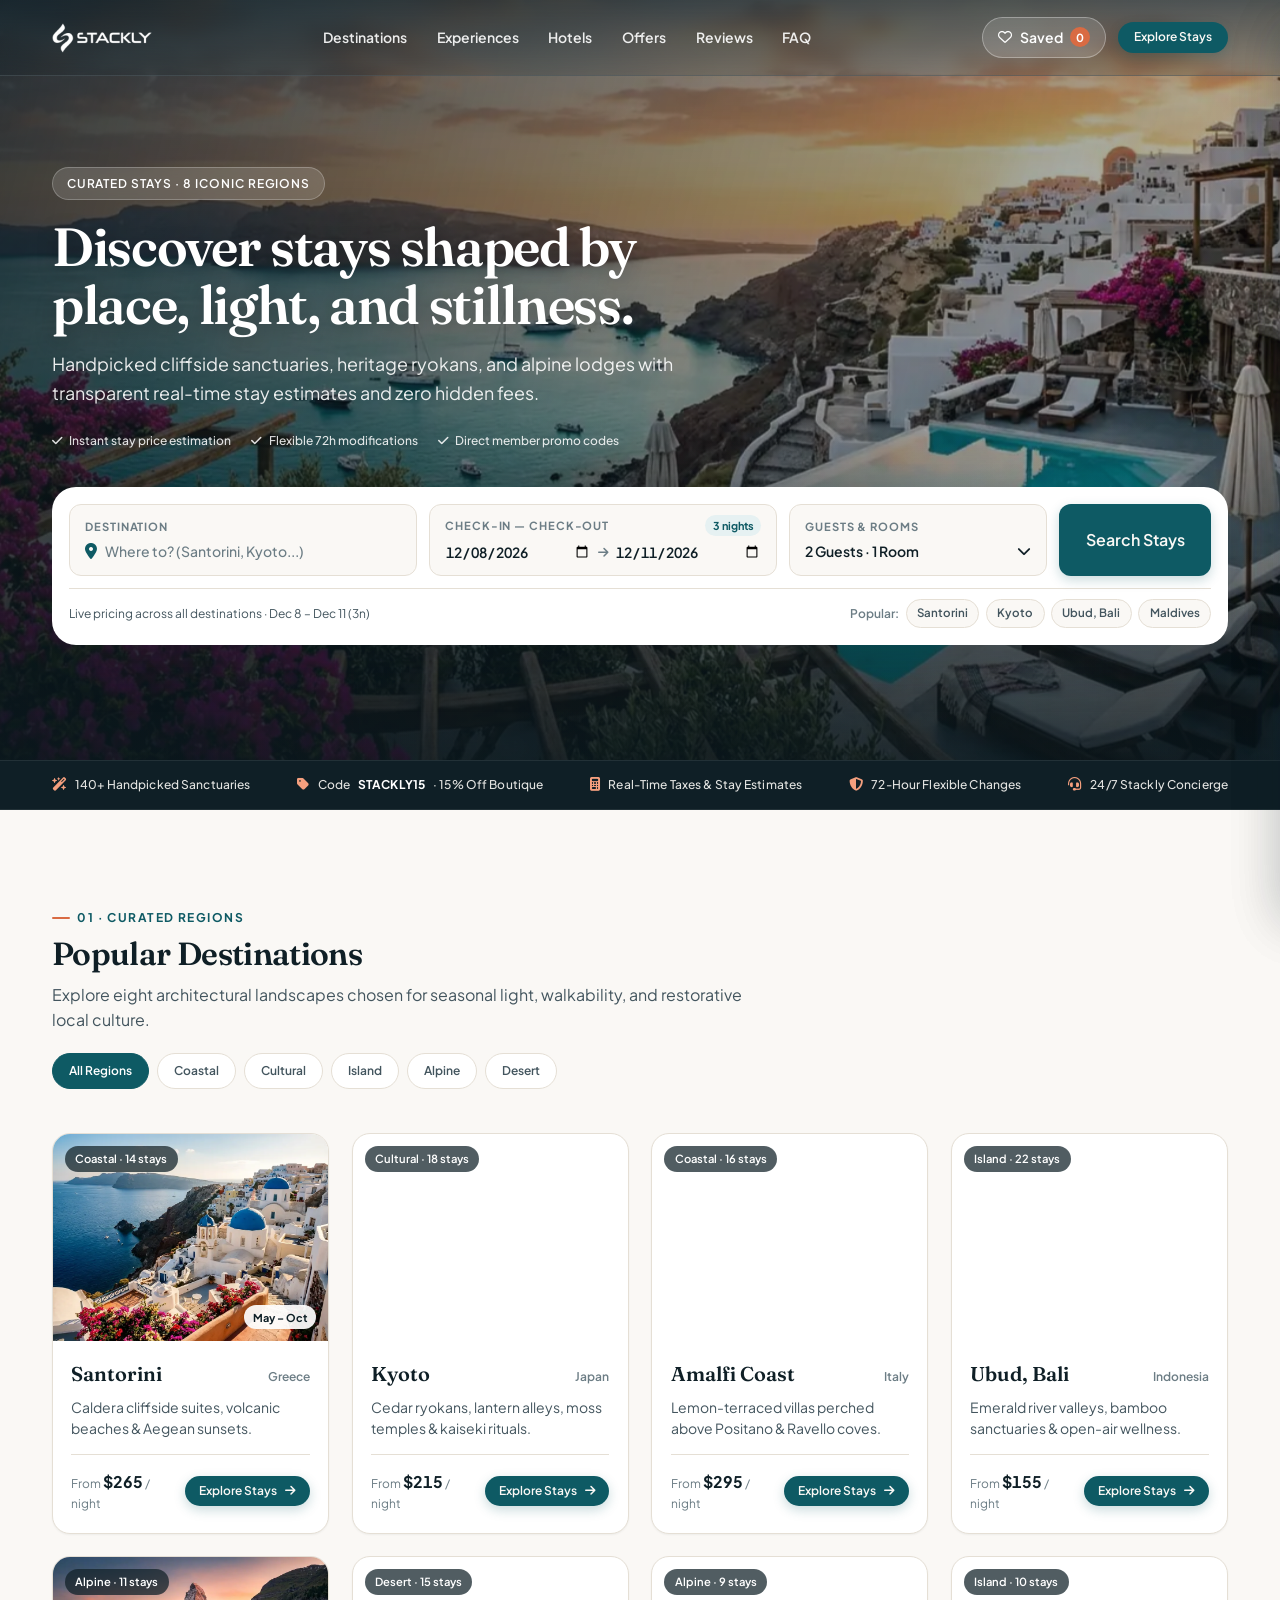
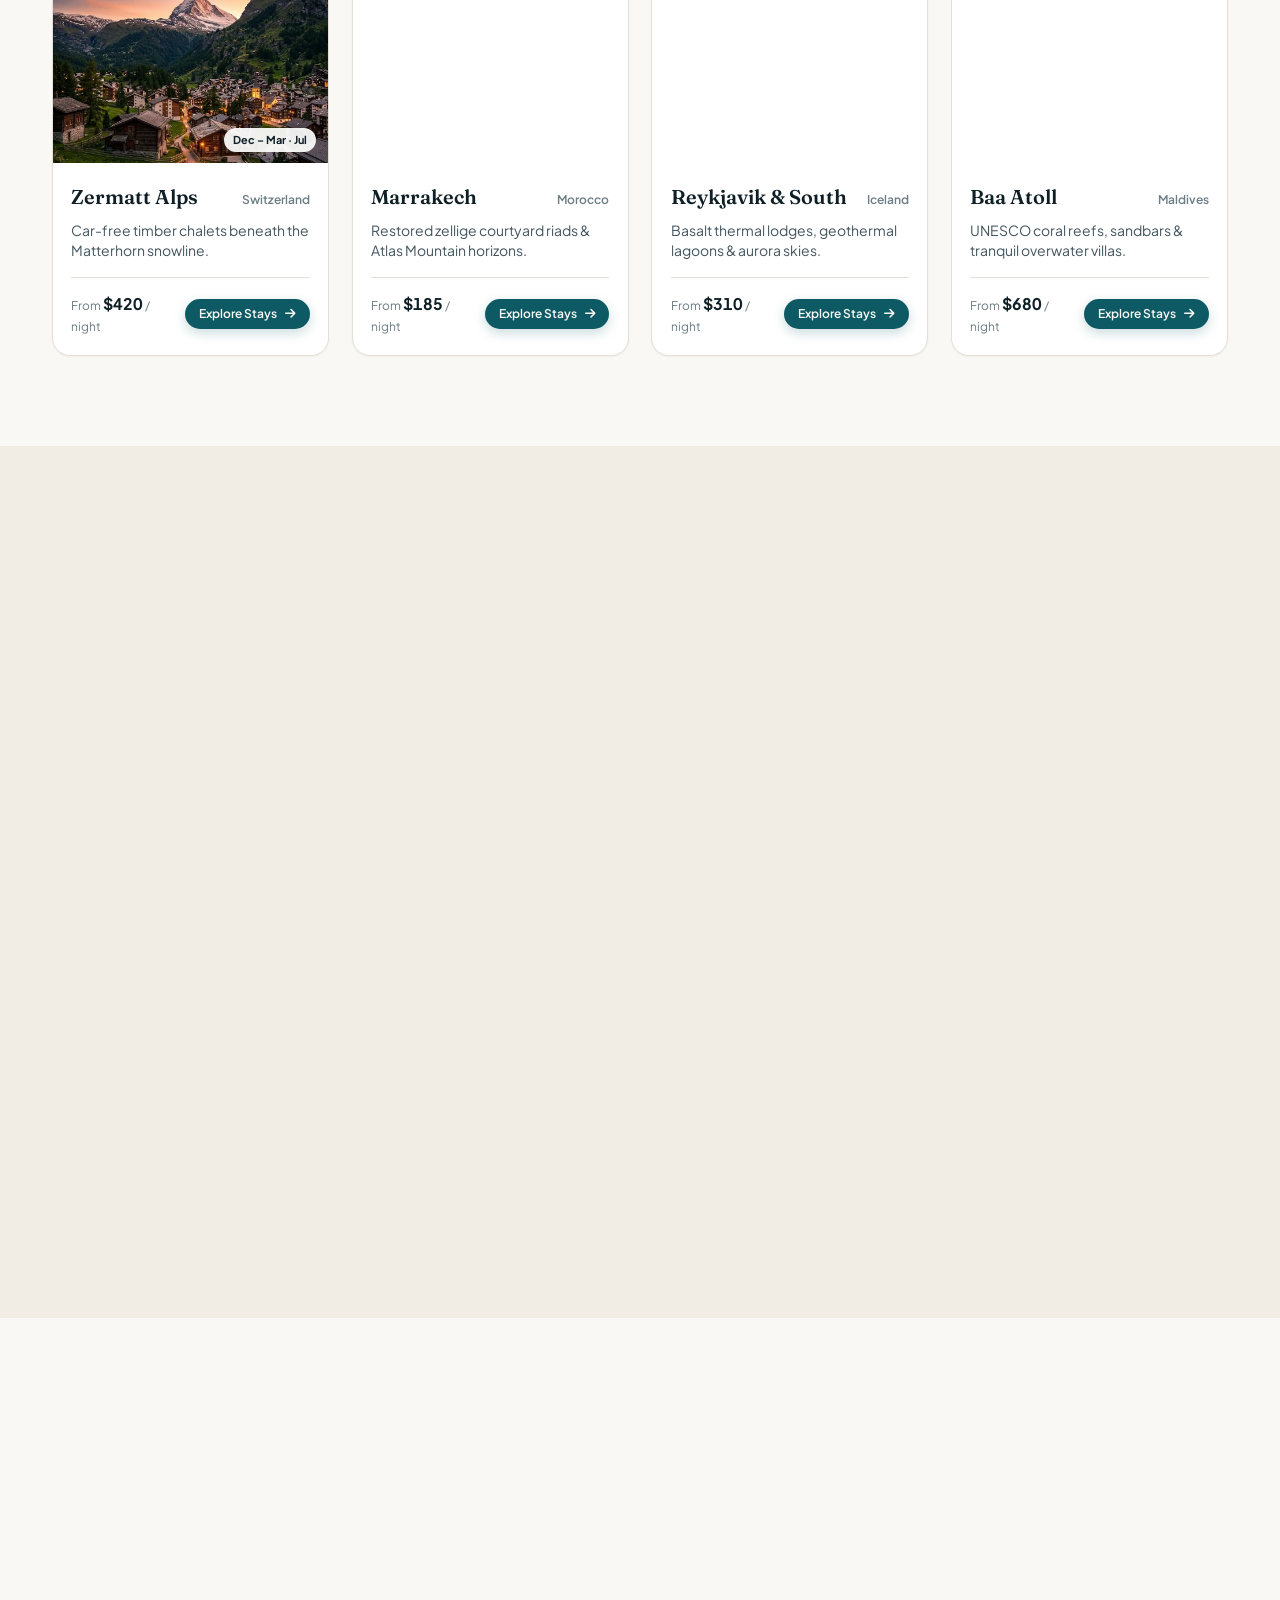
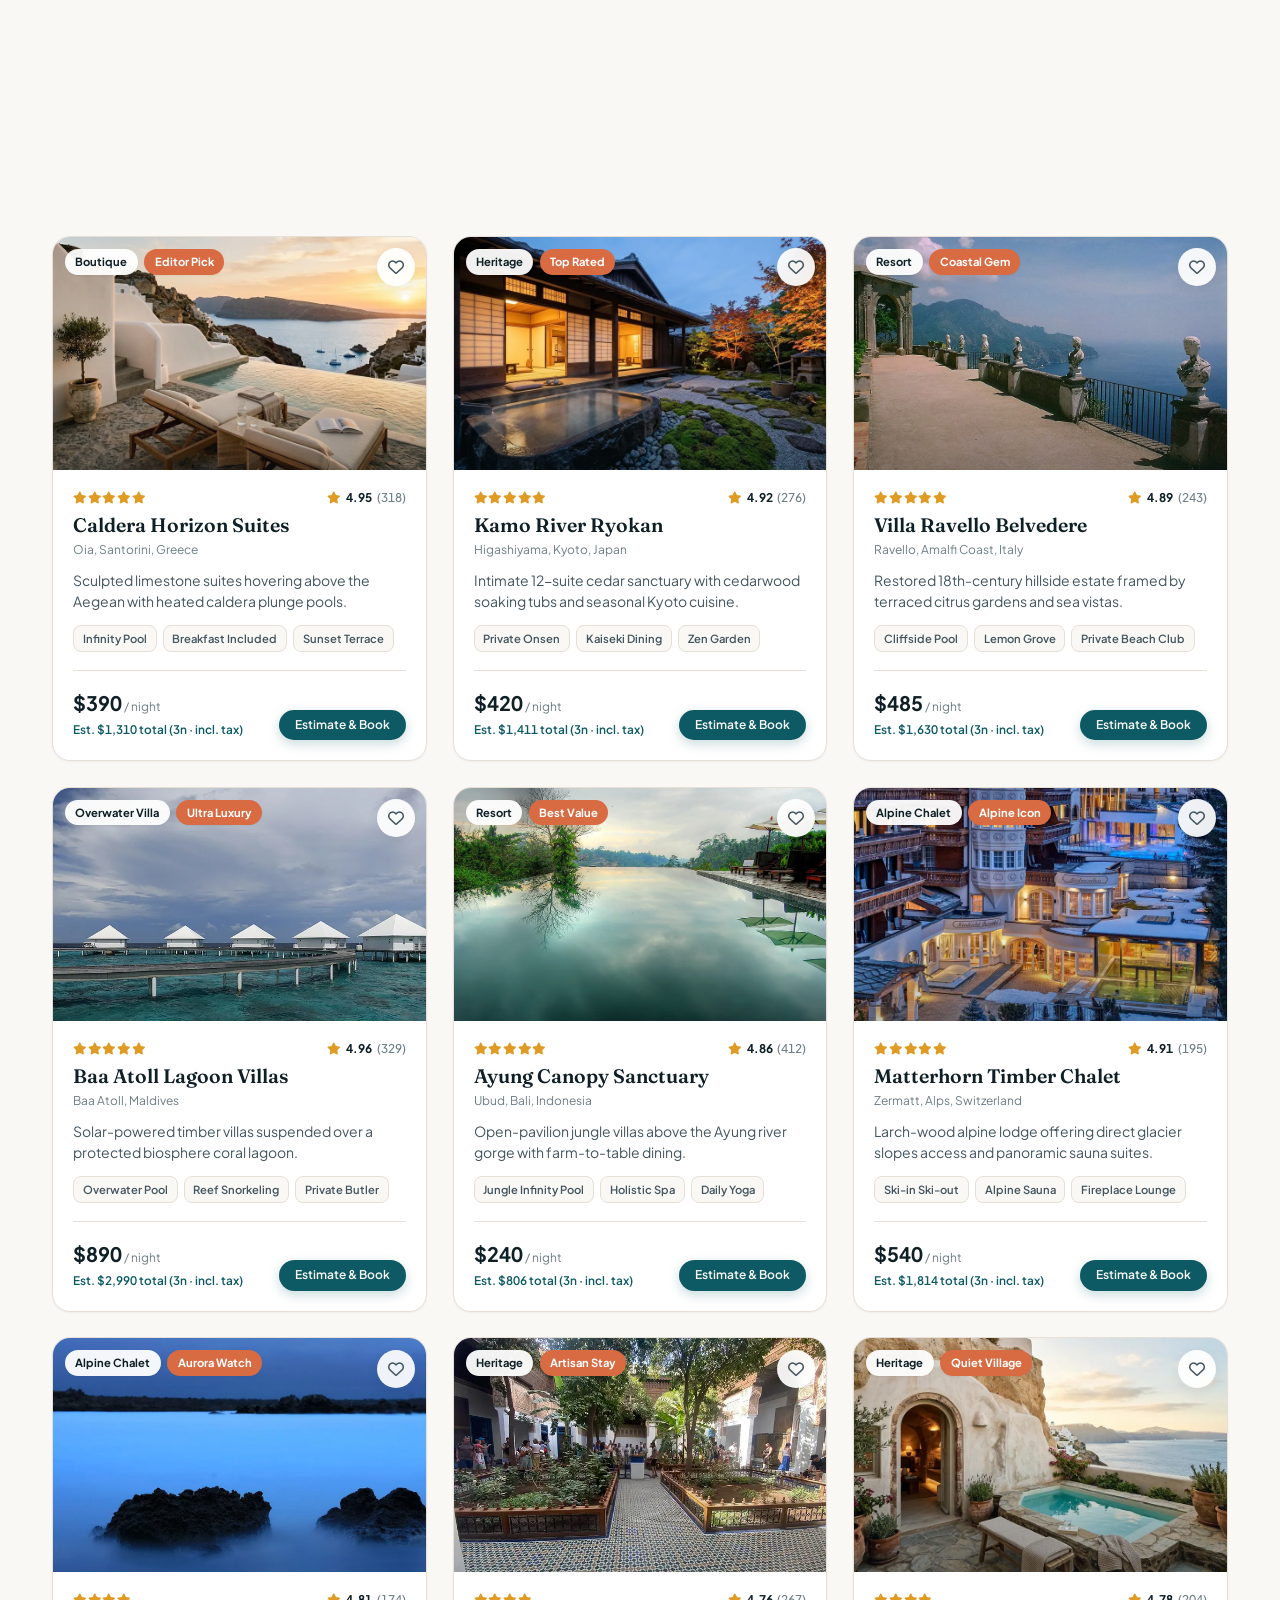
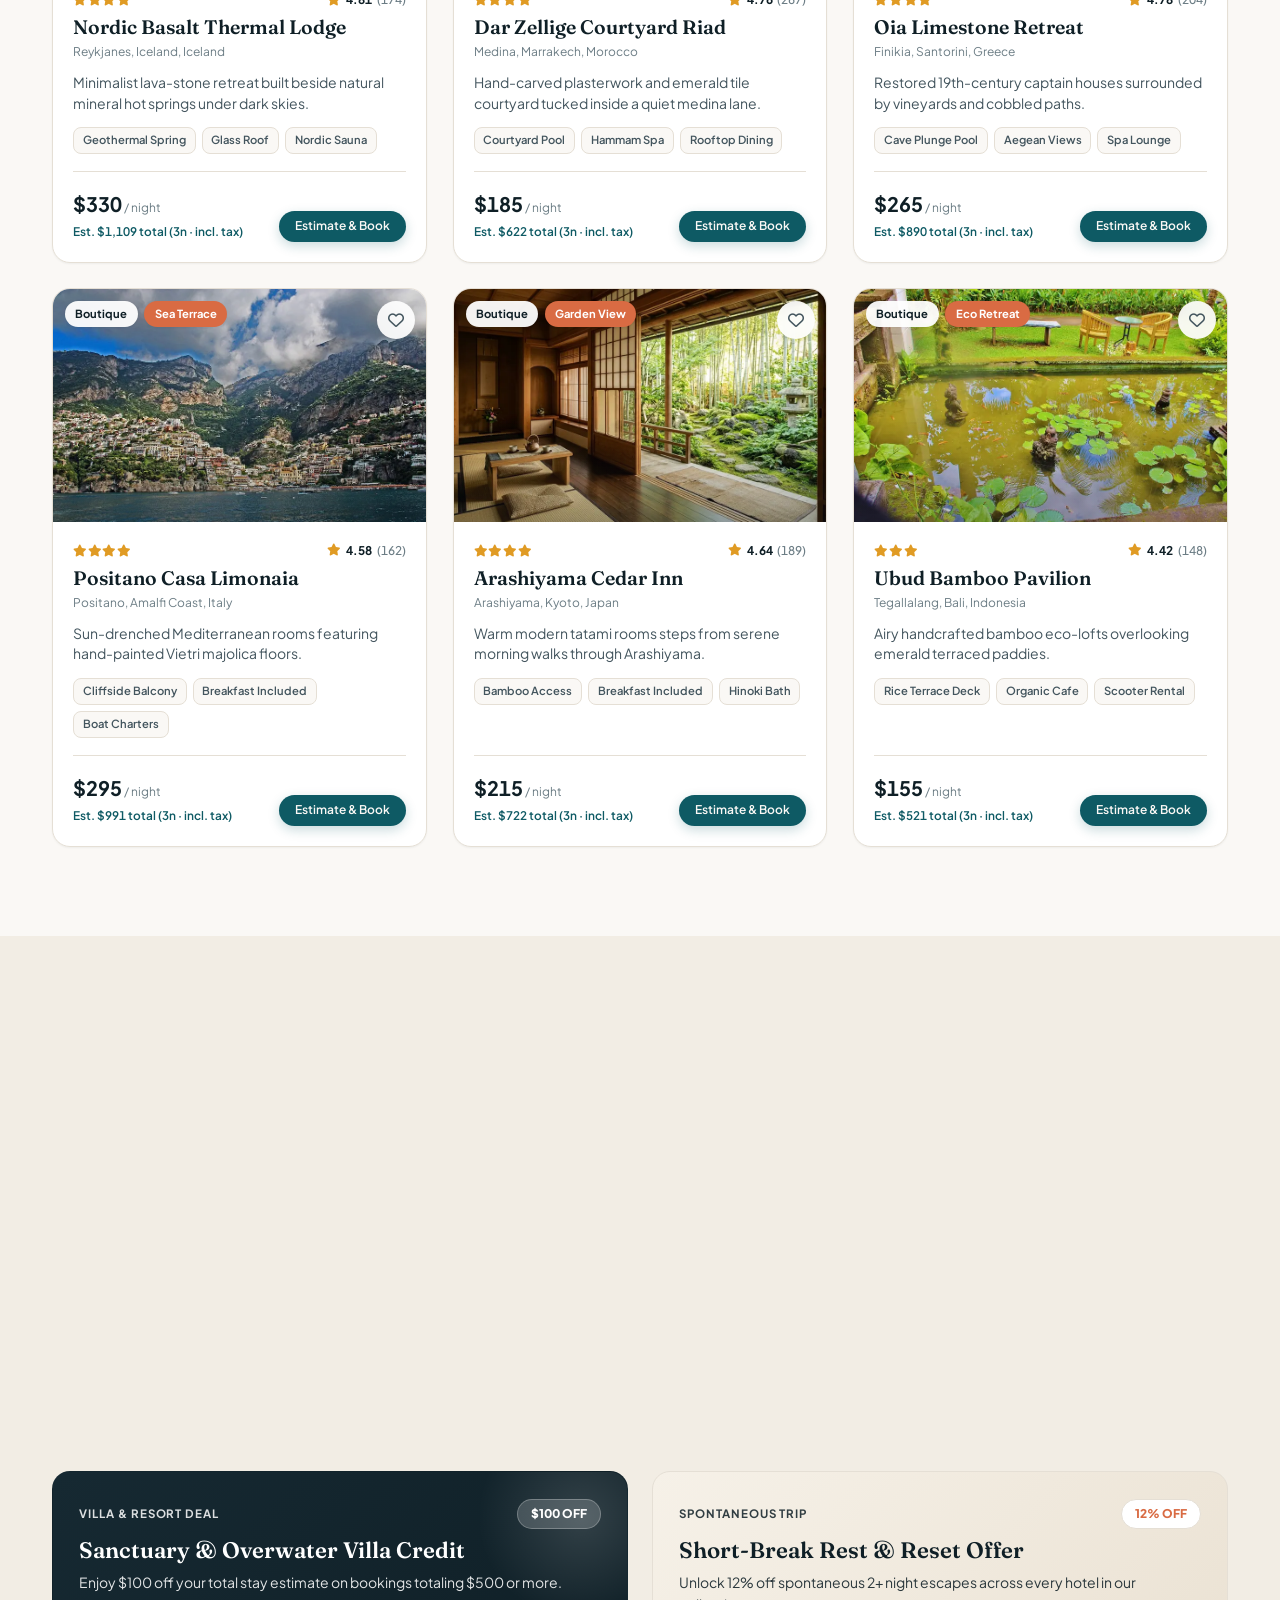
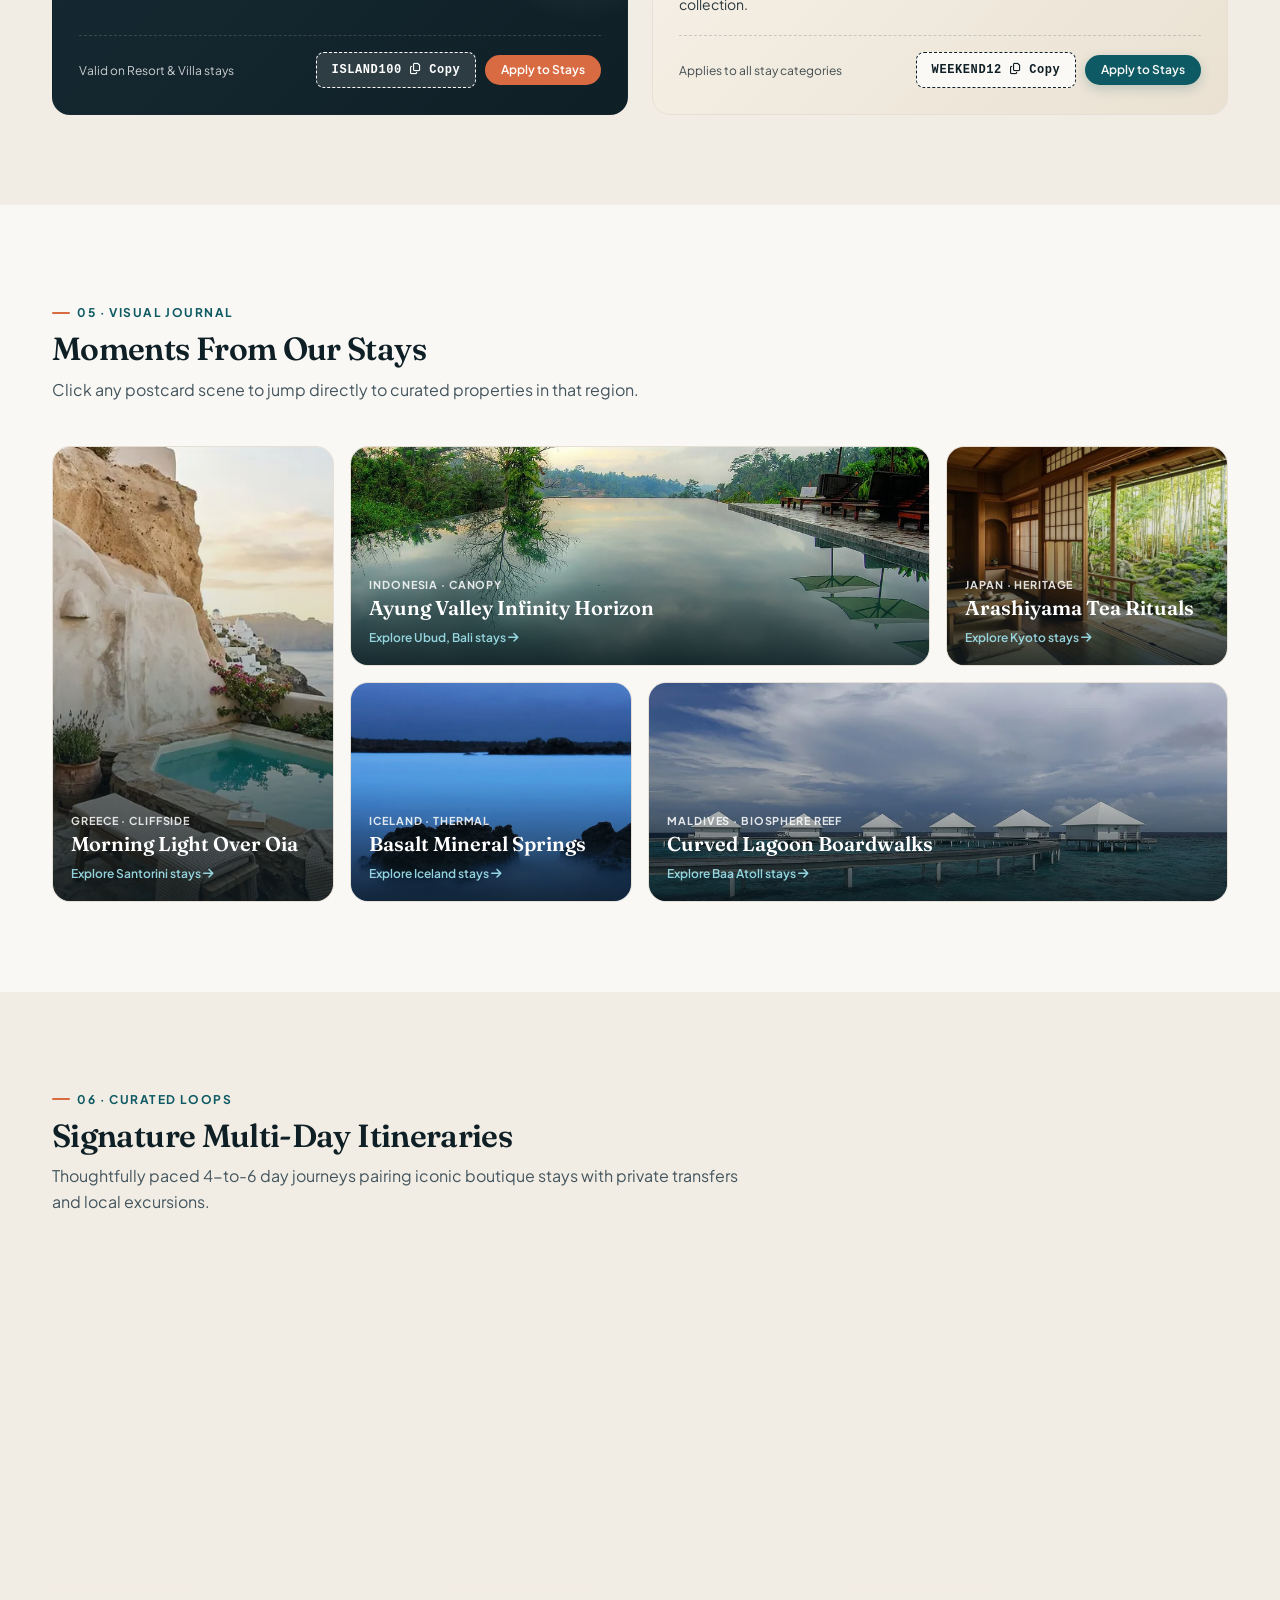
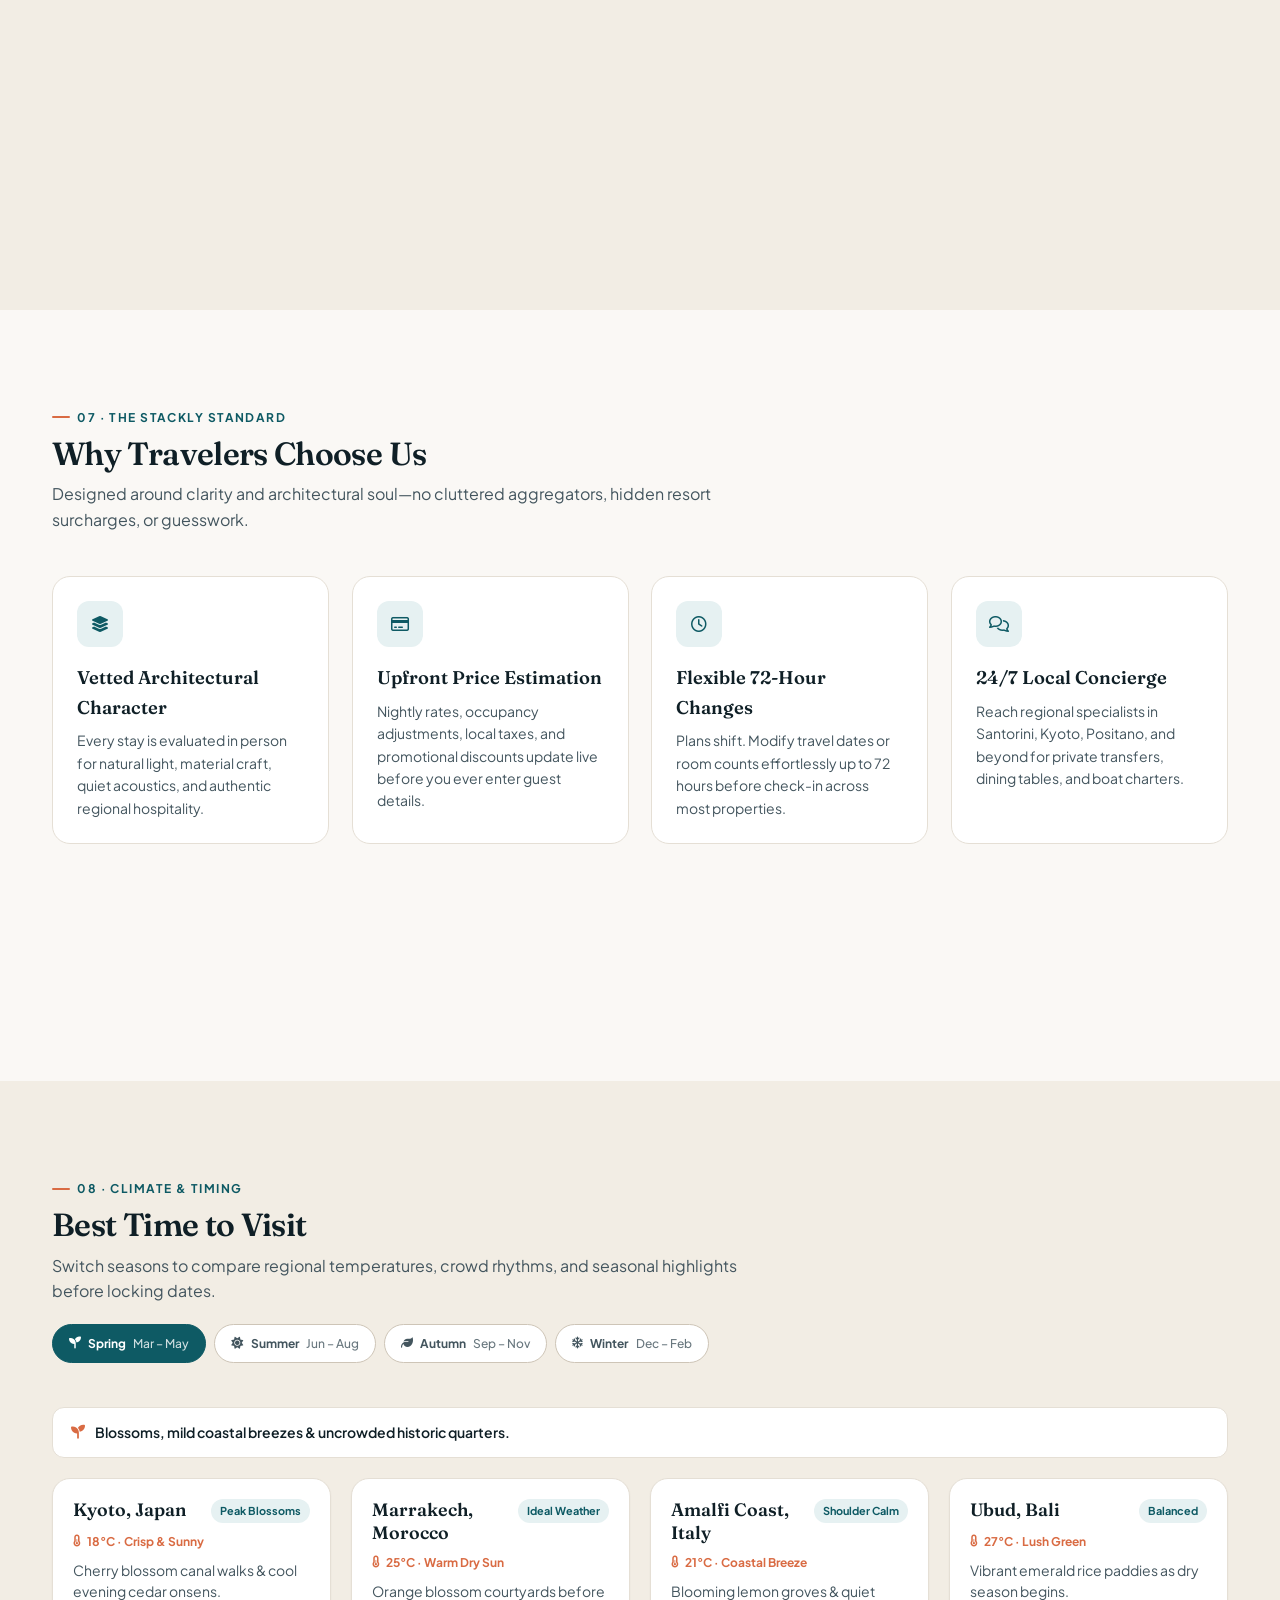
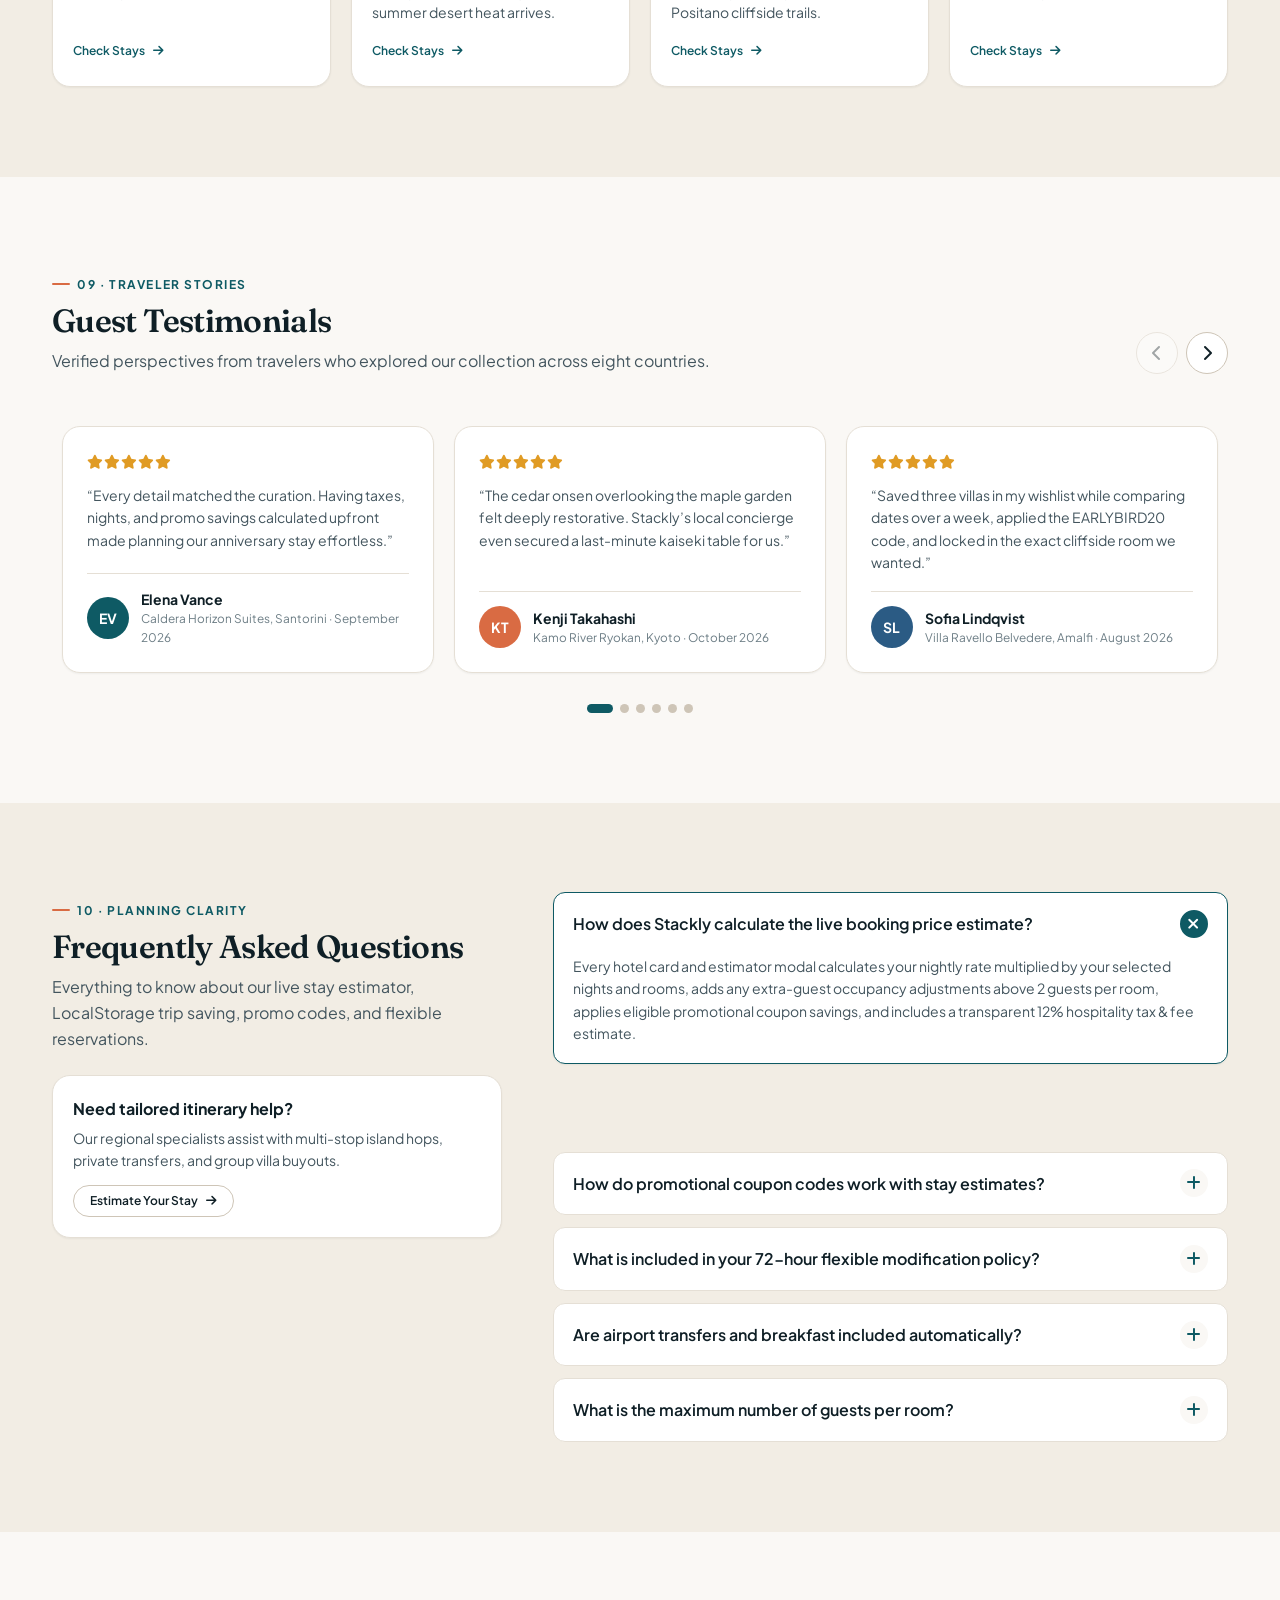
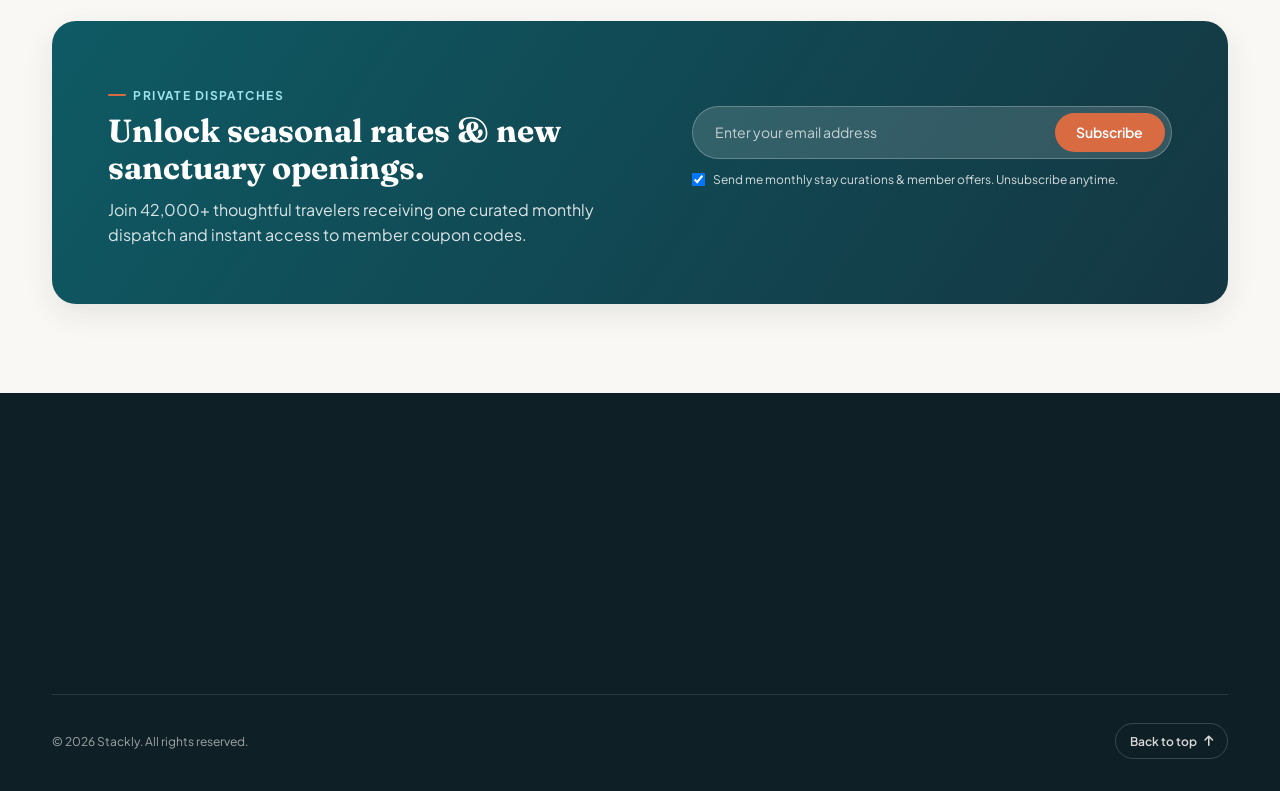
==== commit 710a617e: "Add files via upload" ====
--- a/index.html
+++ b/index.html
@@ -280,11 +280,11 @@
       <!-- Editorial Trust & Privileges Ribbon -->
       <div class="highlight-ribbon" aria-label="Platform highlights">
         <div class="container highlight-ribbon__inner">
-          <span class="highlight-item"><i class="fa-solid fa-wand-magic-sparkles" aria-hidden="true"></i> 140+ Handpicked Sanctuaries</span>
-          <span class="highlight-item"><i class="fa-solid fa-tag" aria-hidden="true"></i> Code <strong>STACKLY15</strong> &middot; 15% Off Boutique</span>
-          <span class="highlight-item"><i class="fa-solid fa-calculator" aria-hidden="true"></i> Real-Time Taxes &amp; Stay Estimates</span>
-          <span class="highlight-item"><i class="fa-solid fa-shield-halved" aria-hidden="true"></i> 72-Hour Flexible Changes</span>
-          <span class="highlight-item"><i class="fa-solid fa-headset" aria-hidden="true"></i> 24/7 Stackly Concierge</span>
+          <span class="highlight-item" data-aos="fade-up" data-aos-delay="0"><i class="fa-solid fa-wand-magic-sparkles" aria-hidden="true"></i> 140+ Handpicked Sanctuaries</span>
+          <span class="highlight-item" data-aos="fade-up" data-aos-delay="70"><i class="fa-solid fa-tag" aria-hidden="true"></i> Code <strong>STACKLY15</strong> &middot; 15% Off Boutique</span>
+          <span class="highlight-item" data-aos="fade-up" data-aos-delay="140"><i class="fa-solid fa-calculator" aria-hidden="true"></i> Real-Time Taxes &amp; Stay Estimates</span>
+          <span class="highlight-item" data-aos="fade-up" data-aos-delay="210"><i class="fa-solid fa-shield-halved" aria-hidden="true"></i> 72-Hour Flexible Changes</span>
+          <span class="highlight-item" data-aos="fade-up" data-aos-delay="280"><i class="fa-solid fa-headset" aria-hidden="true"></i> 24/7 Stackly Concierge</span>
         </div>
       </div>
 
@@ -331,7 +331,7 @@
             <div class="experience-tabs" id="experience-tabs" role="tablist" aria-label="Travel experience moods"></div>
           </div>
 
-          <div id="experience-panel" data-aos="fade-up" data-aos-delay="80"></div>
+          <div id="experience-panel" data-aos="zoom-in-up" data-aos-delay="80"></div>
         </div>
       </section>
 
@@ -455,8 +455,8 @@
             </div>
           </div>
 
-          <div class="bento-gallery" data-aos="fade-up" data-aos-delay="80">
-            <button type="button" class="bento-item bento-item--tall" data-gallery-dest="santorini">
+          <div class="bento-gallery">
+            <button type="button" class="bento-item bento-item--tall" data-gallery-dest="santorini" data-aos="fade-right" data-aos-delay="0">
               <img src="assets/oia-limestone.webp" alt="Oia cliffside plunge pool overlooking Santorini caldera" class="bento-item__img" loading="lazy" />
               <div class="bento-item__overlay">
                 <span class="bento-item__tag">Greece &middot; Cliffside</span>
@@ -465,7 +465,7 @@
               </div>
             </button>
 
-            <button type="button" class="bento-item bento-item--wide" data-gallery-dest="bali">
+            <button type="button" class="bento-item bento-item--wide" data-gallery-dest="bali" data-aos="fade-left" data-aos-delay="80">
               <img src="assets/ayung-sanctuary.webp" alt="Jungle infinity pool overlooking misty Bali valley" class="bento-item__img" loading="lazy" />
               <div class="bento-item__overlay">
                 <span class="bento-item__tag">Indonesia &middot; Canopy</span>
@@ -474,7 +474,7 @@
               </div>
             </button>
 
-            <button type="button" class="bento-item" data-gallery-dest="kyoto">
+            <button type="button" class="bento-item" data-gallery-dest="kyoto" data-aos="zoom-in" data-aos-delay="120">
               <img src="assets/arashiyama-inn.webp" alt="Japanese tatami veranda overlooking bamboo garden in Kyoto" class="bento-item__img" loading="lazy" />
               <div class="bento-item__overlay">
                 <span class="bento-item__tag">Japan &middot; Heritage</span>
@@ -483,7 +483,7 @@
               </div>
             </button>
 
-            <button type="button" class="bento-item" data-gallery-dest="reykjavik">
+            <button type="button" class="bento-item" data-gallery-dest="reykjavik" data-aos="zoom-in" data-aos-delay="180">
               <img src="assets/nordic-basalt.webp" alt="Steaming geothermal lagoon and lava rocks in Iceland" class="bento-item__img" loading="lazy" />
               <div class="bento-item__overlay">
                 <span class="bento-item__tag">Iceland &middot; Thermal</span>
@@ -492,7 +492,7 @@
               </div>
             </button>
 
-            <button type="button" class="bento-item bento-item--wide" data-gallery-dest="maldives">
+            <button type="button" class="bento-item bento-item--wide" data-gallery-dest="maldives" data-aos="fade-up" data-aos-delay="220">
               <img src="assets/atoll-villas.webp" alt="Overwater boardwalk and lagoon villas in Maldives" class="bento-item__img" loading="lazy" />
               <div class="bento-item__overlay">
                 <span class="bento-item__tag">Maldives &middot; Biosphere Reef</span>
@@ -539,7 +539,7 @@
           </div>
 
           <div class="benefits-grid">
-            <article class="benefit-card" data-aos="fade-up" data-aos-delay="0">
+            <article class="benefit-card" data-aos="zoom-in-up" data-aos-delay="0">
               <div class="benefit-card__icon" aria-hidden="true">
                 <i class="fa-solid fa-layer-group"></i>
               </div>
@@ -549,7 +549,7 @@
               </p>
             </article>
 
-            <article class="benefit-card" data-aos="fade-up" data-aos-delay="70">
+            <article class="benefit-card" data-aos="zoom-in-up" data-aos-delay="90">
               <div class="benefit-card__icon" aria-hidden="true">
                 <i class="fa-regular fa-credit-card"></i>
               </div>
@@ -559,7 +559,7 @@
               </p>
             </article>
 
-            <article class="benefit-card" data-aos="fade-up" data-aos-delay="140">
+            <article class="benefit-card" data-aos="zoom-in-up" data-aos-delay="180">
               <div class="benefit-card__icon" aria-hidden="true">
                 <i class="fa-regular fa-clock"></i>
               </div>
@@ -569,7 +569,7 @@
               </p>
             </article>
 
-            <article class="benefit-card" data-aos="fade-up" data-aos-delay="210">
+            <article class="benefit-card" data-aos="zoom-in-up" data-aos-delay="270">
               <div class="benefit-card__icon" aria-hidden="true">
                 <i class="fa-regular fa-comments"></i>
               </div>
@@ -581,19 +581,19 @@
           </div>
 
           <div class="stats-strip" data-aos="fade-up" data-aos-delay="100">
-            <div class="stat-item">
+            <div class="stat-item" data-aos="fade-up" data-aos-delay="0">
               <span class="stat-item__value tabular-nums">140+</span>
               <span class="stat-item__label">Vetted Boutique Properties</span>
             </div>
-            <div class="stat-item">
+            <div class="stat-item" data-aos="fade-up" data-aos-delay="80">
               <span class="stat-item__value tabular-nums">4.88 / 5</span>
               <span class="stat-item__label">Verified Average Guest Score</span>
             </div>
-            <div class="stat-item">
+            <div class="stat-item" data-aos="fade-up" data-aos-delay="160">
               <span class="stat-item__value tabular-nums">0%</span>
               <span class="stat-item__label">Hidden Booking Commissions</span>
             </div>
-            <div class="stat-item">
+            <div class="stat-item" data-aos="fade-up" data-aos-delay="240">
               <span class="stat-item__value tabular-nums">24/7</span>
               <span class="stat-item__label">On-Trip Regional Concierge</span>
             </div>
@@ -644,7 +644,7 @@
             </div>
           </div>
 
-          <div class="testimonials-viewport" id="testimonials-viewport" data-aos="fade-up">
+          <div class="testimonials-viewport" id="testimonials-viewport" data-aos="zoom-in-up" data-aos-delay="80">
             <div class="testimonials-track" id="testimonials-track"></div>
           </div>
           <div class="slider-dots" id="slider-dots" role="tablist" aria-label="Testimonial slides"></div>
@@ -657,7 +657,7 @@
       <section class="section section--tinted" id="faq">
         <div class="container">
           <div class="faq-layout">
-            <div data-aos="fade-up">
+            <div data-aos="fade-right">
               <span class="section__eyebrow">10 &middot; Planning Clarity</span>
               <h2 class="section__title">Frequently Asked Questions</h2>
               <p class="section__subtitle">
@@ -672,7 +672,7 @@
               </div>
             </div>
 
-            <div class="faq-accordion" id="faq-accordion" data-aos="fade-up" data-aos-delay="80"></div>
+            <div class="faq-accordion" id="faq-accordion" data-aos="fade-left" data-aos-delay="90"></div>
           </div>
         </div>
       </section>
@@ -682,8 +682,8 @@
            ================================================================== -->
       <section class="section" id="newsletter">
         <div class="container">
-          <div class="newsletter-box" data-aos="fade-up">
-            <div>
+          <div class="newsletter-box" data-aos="zoom-in-up">
+            <div data-aos="fade-right" data-aos-delay="80">
               <span class="section__eyebrow" style="color: #9EE2EC;">Private Dispatches</span>
               <h2 class="newsletter-box__title">Unlock seasonal rates &amp; new sanctuary openings.</h2>
               <p class="newsletter-box__text">
@@ -691,7 +691,7 @@
               </p>
             </div>
 
-            <form class="newsletter-form" id="newsletter-form" novalidate>
+            <form class="newsletter-form" id="newsletter-form" data-aos="fade-left" data-aos-delay="140" novalidate>
               <div class="newsletter-input-group" id="newsletter-input-group">
                 <label for="newsletter-email" class="sr-only">Email address</label>
                 <input
@@ -721,7 +721,7 @@
     <footer class="site-footer" id="site-footer">
       <div class="container">
         <div class="footer-grid">
-          <div>
+          <div data-aos="fade-up" data-aos-delay="0">
             <a href="index.html" class="brand-logo" aria-label="Stackly Home">
               <img src="assets/logo.webp" alt="Stackly" class="brand-logo__img" />
             </a>
@@ -741,7 +741,7 @@
             </div>
           </div>
 
-          <div>
+          <div data-aos="fade-up" data-aos-delay="80">
             <h3 class="footer-col__title">Explore</h3>
             <ul class="footer-links">
               <li><a href="#destinations">Popular Destinations</a></li>
@@ -751,7 +751,7 @@
             </ul>
           </div>
 
-          <div>
+          <div data-aos="fade-up" data-aos-delay="160">
             <h3 class="footer-col__title">Traveler Tools</h3>
             <ul class="footer-links">
               <li><a href="404.html">Saved Wishlist (<span class="wishlist-count-target">0</span>)</a></li>
@@ -761,7 +761,7 @@
             </ul>
           </div>
 
-          <div>
+          <div data-aos="fade-up" data-aos-delay="240">
             <h3 class="footer-col__title">Concierge Desk</h3>
             <ul class="footer-links">
               <li><a href="404.html" class="footer-contact-link"><i class="fa-regular fa-envelope" aria-hidden="true"></i> concierge@stacklystays.com</a></li>
--- a/styles.css
+++ b/styles.css
@@ -183,6 +183,7 @@
 /* Section Layout Helpers */
 .section {
   padding-block: var(--section-pad);
+  overflow-x: clip;
 }
 
 .section--tinted {
@@ -535,10 +536,13 @@
   background: var(--color-bg);
   color: var(--color-ink);
   z-index: var(--z-drawer);
-  padding: 1.5rem;
+  padding: 1.25rem 1.35rem;
   display: flex;
   flex-direction: column;
-  gap: 1.5rem;
+  gap: 1rem;
+  overflow-y: auto;
+  overscroll-behavior: contain;
+  -webkit-overflow-scrolling: touch;
   transform: translateX(100%);
   transition: transform var(--transition-base);
   box-shadow: var(--shadow-lg);
@@ -552,21 +556,23 @@
   display: flex;
   align-items: center;
   justify-content: space-between;
-  padding-bottom: 1rem;
+  padding-bottom: 0.85rem;
   border-bottom: 1px solid var(--color-border);
+  flex-shrink: 0;
 }
 
 .mobile-nav__links {
   display: flex;
   flex-direction: column;
-  gap: 0.35rem;
+  gap: 0.2rem;
+  flex: 1 0 auto;
 }
 
 .mobile-nav__link {
-  padding: 0.85rem 0.95rem;
+  padding: 0.48rem 0.85rem;
   border-radius: var(--radius-md);
   font-weight: 600;
-  font-size: var(--text-base);
+  font-size: var(--text-sm);
   transition: background-color var(--transition-fast);
 }
 
@@ -576,11 +582,12 @@
 
 .mobile-nav__footer {
   margin-top: auto;
-  padding-top: 1rem;
+  padding-top: 0.75rem;
   border-top: 1px solid var(--color-border);
   display: flex;
   flex-direction: column;
-  gap: 0.75rem;
+  gap: 0.6rem;
+  flex-shrink: 0;
 }
 
 /* Hero Section */
@@ -862,6 +869,36 @@
     grid-template-columns: 1fr;
   }
 
+  .site-footer {
+    text-align: center;
+  }
+
+  .footer-grid {
+    justify-items: center;
+  }
+
+  .footer-grid .brand-logo,
+  .footer-socials,
+  .footer-bottom {
+    justify-content: center;
+  }
+
+  .footer-brand__desc {
+    margin-inline: auto;
+  }
+
+  .footer-links {
+    align-items: center;
+  }
+
+  .footer-links a,
+  .footer-links button,
+  .footer-links span,
+  .footer-contact-link {
+    text-align: center;
+    justify-content: center;
+  }
+
   .hero {
     min-height: auto;
     padding-top: calc(var(--header-height) + 1.5rem);
@@ -893,6 +930,7 @@
 
 .search-field {
   position: relative;
+  min-width: 0;
   display: flex;
   flex-direction: column;
   justify-content: center;
@@ -941,6 +979,8 @@
 
 .search-field__input {
   width: 100%;
+  min-width: 0;
+  max-width: 100%;
   border: none;
   background: transparent;
   font-size: var(--text-sm);
@@ -956,9 +996,10 @@
 
 .search-dates-row {
   display: grid;
-  grid-template-columns: 1fr auto 1fr;
+  grid-template-columns: minmax(0, 1fr) auto minmax(0, 1fr);
   align-items: center;
   gap: 0.4rem;
+  min-width: 0;
 }
 
 .search-dates-sep {
@@ -2442,7 +2483,16 @@
   .estimator-grid,
   .addon-options,
   .stats-strip {
-    grid-template-columns: 1fr;
+    grid-template-columns: minmax(0, 1fr);
+  }
+
+  .search-card {
+    padding: 0.85rem;
+  }
+
+  .search-submit-btn {
+    width: 100%;
+    min-height: 50px;
   }
 
   .testimonial-slide {
@@ -2463,6 +2513,17 @@
     left: 1rem;
     right: 1rem;
     bottom: 1rem;
+  }
+}
+
+@media (max-width: 520px) {
+  .search-dates-row {
+    grid-template-columns: minmax(0, 1fr);
+    gap: 0.45rem;
+  }
+
+  .search-dates-sep {
+    display: none;
   }
 }
 
@@ -3402,3 +3463,89 @@
   pointer-events: none;
   transition: width 80ms linear;
 }
+
+
+/* ==========================================================================
+   Rich Micro-Interactions & Motion Choreography
+   ========================================================================== */
+
+@keyframes kickerFloat {
+  0%, 100% {
+    transform: translateY(0);
+  }
+  50% {
+    transform: translateY(-4px);
+  }
+}
+
+.hero__kicker {
+  animation: kickerFloat 4.5s ease-in-out infinite;
+}
+
+/* Button Hover Shine Sweep */
+.btn--primary,
+.btn--accent {
+  position: relative;
+  overflow: hidden;
+}
+
+.btn--primary::after,
+.btn--accent::after {
+  content: '';
+  position: absolute;
+  top: 0;
+  left: -120%;
+  width: 65%;
+  height: 100%;
+  background: linear-gradient(105deg, transparent 20%, rgba(255, 255, 255, 0.24) 50%, transparent 80%);
+  transform: skewX(-18deg);
+  transition: left 550ms var(--ease-out);
+  pointer-events: none;
+}
+
+.btn--primary:hover::after,
+.btn--accent:hover::after {
+  left: 145%;
+}
+
+/* Benefit Icon Pop & Invert */
+.benefit-card__icon {
+  transition: transform var(--transition-base), background-color var(--transition-base), color var(--transition-base);
+}
+
+.benefit-card:hover .benefit-card__icon {
+  transform: scale(1.1) rotate(-5deg);
+  background-color: var(--color-primary);
+  color: #FFFFFF;
+}
+
+/* Bento & Card CTA Arrow Glide */
+.bento-item__cta i,
+.season-pick-card__cta i,
+.destination-card__footer .btn i {
+  transition: transform var(--transition-fast);
+}
+
+.bento-item:hover .bento-item__cta i,
+.season-pick-card:hover .season-pick-card__cta i,
+.destination-card:hover .destination-card__footer .btn i {
+  transform: translateX(4px);
+}
+
+/* Smooth Panel Reveal for FAQ, Itineraries Day Plan & Season Switcher */
+@keyframes panelReveal {
+  from {
+    opacity: 0;
+    transform: translateY(10px);
+  }
+  to {
+    opacity: 1;
+    transform: translateY(0);
+  }
+}
+
+.faq-panel:not([hidden]),
+.itinerary-days:not([hidden]),
+.season-picks-grid {
+  animation: panelReveal 340ms var(--ease-out);
+}
